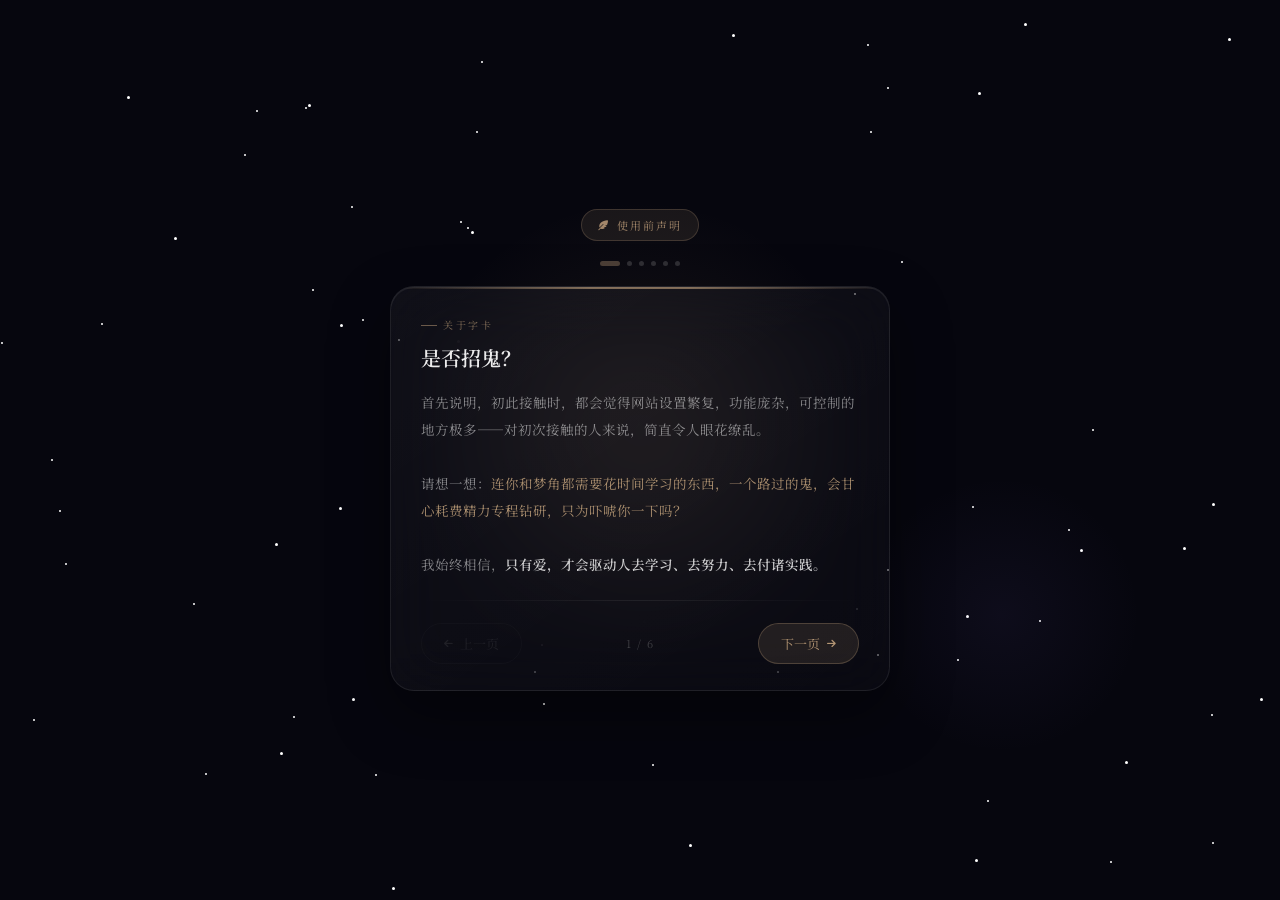
==== source.html @ 2ac879bb "feat: 位置查询冷却+头像跟随, 后台推送兼容, 真心话硬币动画+透明度, 经期小纸条编辑, 备份文件管理器" ====
<!DOCTYPE html>
<html lang="zh-CN" data-theme="light" data-color-theme="black-white">
<head>
    <meta charset="UTF-8">
    <meta name="viewport" content="width=device-width, initial-scale=1.0, maximum-scale=1.0, user-scalable=no">
    <meta name="mobile-web-app-capable" content="yes">
    <meta name="apple-mobile-web-app-capable" content="yes">
    <meta name="apple-mobile-web-app-status-bar-style" content="black-translucent">
    <meta name="theme-color" content="#000000">
    <link rel="manifest" href="manifest.json">

    <title>传讯</title>
    <link rel="preconnect" href="https://fonts.googleapis.com">
    <link rel="preconnect" href="https://fonts.gstatic.com" crossorigin>
    <link href="https://fonts.googleapis.com/css2?family=Noto+Serif+SC:wght@400;500;600&display=swap" rel="stylesheet">
    <link rel="stylesheet" href="https://cdnjs.cloudflare.com/ajax/libs/font-awesome/6.4.0/css/all.min.css">
    <link rel="stylesheet" href="https://cdn.jsdelivr.net/npm/@tabler/icons-webfont@3.19.0/dist/tabler-icons.min.css">
    <link rel="icon" type="image/png" sizes="192x192" href="https://file.youtochat.com/images/20260216/1771224856844_qdqqd.jpeg">
    <link rel="apple-touch-icon" href="https://file.youtochat.com/images/20260216/1771224856844_qdqqd.jpeg">
    <meta name="apple-mobile-web-app-title" content="ʚ𝑳𝑶𝑽𝑬ɞ">

    <script src="https://cdnjs.cloudflare.com/ajax/libs/localforage/1.10.0/localforage.min.js"></script>
    <script src="https://cdnjs.cloudflare.com/ajax/libs/jszip/3.10.1/jszip.min.js"></script>

    <link rel="stylesheet" href="css/styles.css">
    <link rel="stylesheet" href="css/companion.css">
    <link rel="stylesheet" href="css/cinema.css">

    <style id="css-live-preview-style"></style>
    <style>
        /* 隐藏 number input 的上下小箭头（Webkit / Chrome / Edge / Safari）*/
        #tts-speed-value::-webkit-outer-spin-button,
        #tts-speed-value::-webkit-inner-spin-button {
            -webkit-appearance: none;
            margin: 0;
        }
    </style>
<style id="cs-transition-styles">
#cs-transition-overlay{position:fixed;inset:0;z-index:1600;display:none;align-items:center;justify-content:center;background:radial-gradient(circle at 50% 36%,rgba(255,255,255,.95),rgba(255,250,246,.82) 30%,rgba(245,238,232,.96) 72%),#f4eee8;opacity:0;transition:opacity 0.5s ease;pointer-events:none;}
#cs-transition-overlay.cs-trans-show{display:flex;pointer-events:all;}
#cs-transition-overlay.cs-trans-visible{opacity:1;}
#cs-transition-overlay .cs-trans-inner{width:min(480px,88vw);aspect-ratio:16/9;display:flex;align-items:center;justify-content:center;}
#cs-transition-overlay svg{width:82%;height:auto;overflow:visible;}
#cs-transition-overlay .cs-lp{transform-origin:220px 240px;animation:csLeftMove 6s cubic-bezier(.2,.75,.2,1) infinite;}
#cs-transition-overlay .cs-rp{transform-origin:580px 240px;animation:csRightMove 6s cubic-bezier(.2,.75,.2,1) infinite;}
#cs-transition-overlay .cs-lf,#cs-transition-overlay .cs-rf{transform-box:fill-box;transform-origin:center;animation:csSquash 6s ease-in-out infinite;}
#cs-transition-overlay .cs-heart{transform-box:fill-box;transform-origin:center;opacity:0;animation:csHeartPop 6s cubic-bezier(.2,.9,.25,1.25) infinite;}
#cs-transition-overlay .cs-spark{transform-box:fill-box;transform-origin:center;opacity:0;animation:csSparkle 6s ease-out infinite;}
#cs-transition-overlay .cs-spark.s2{animation-delay:.06s;}
#cs-transition-overlay .cs-spark.s3{animation-delay:.12s;}
#cs-transition-overlay .cs-spark.s4{animation-delay:.18s;}
#cs-transition-overlay .cs-blush{opacity:0;animation:csBlush 6s ease-in-out infinite;}
#cs-transition-overlay .cs-eyes{animation:csBlink 6s linear infinite;transform-origin:center;}
#cs-transition-overlay .cs-halo{opacity:0;transform-box:fill-box;transform-origin:center;animation:csHalo 6s ease-out infinite;}
@keyframes csLeftMove{0%,12%{transform:translateX(-190px);}38%{transform:translateX(-26px);}45%{transform:translateX(-10px) scaleX(1.06) scaleY(.95);}51%{transform:translateX(-25px);}62%,82%{transform:translateX(-18px);}100%{transform:translateX(-190px);}}
@keyframes csRightMove{0%,12%{transform:translateX(190px);}38%{transform:translateX(26px);}45%{transform:translateX(10px) scaleX(1.06) scaleY(.95);}51%{transform:translateX(25px);}62%,82%{transform:translateX(18px);}100%{transform:translateX(190px);}}
@keyframes csSquash{0%,38%,100%{transform:scale(1);}45%{transform:scaleX(1.08) scaleY(.94);}52%{transform:scaleX(.98) scaleY(1.03);}62%,82%{transform:scale(1);}}
@keyframes csHeartPop{0%,39%{opacity:0;transform:scale(.1) translateY(18px) rotate(-7deg);}47%{opacity:1;transform:scale(1.28) translateY(-2px) rotate(3deg);}54%{transform:scale(.92) translateY(0) rotate(-1deg);}61%{transform:scale(1.08);}68%,82%{opacity:1;transform:scale(1);}100%{opacity:0;transform:scale(.65) translateY(-22px);}}
@keyframes csSparkle{0%,43%{opacity:0;transform:translate(0,8px) scale(.2) rotate(0deg);}53%{opacity:1;transform:translate(0,0) scale(1.2) rotate(18deg);}66%{opacity:.9;transform:translate(0,-6px) scale(.9) rotate(38deg);}78%,100%{opacity:0;transform:translate(0,-18px) scale(.35) rotate(70deg);}}
@keyframes csBlush{0%,40%,100%{opacity:0;}51%,82%{opacity:.75;}}
@keyframes csBlink{0%,27%,31%,72%,76%,100%{transform:scaleY(1);}29%,74%{transform:scaleY(.12);}}
@keyframes csHalo{0%,40%{opacity:0;transform:scale(.4);}50%{opacity:.5;transform:scale(1);}67%,100%{opacity:0;transform:scale(1.55);}}
.cs-trans-swatch{width:22px;height:22px;border-radius:50%;cursor:pointer;border:2px solid transparent;flex-shrink:0;transition:transform 0.12s,border-color 0.12s;}
.cs-trans-swatch.sel{border-color:var(--accent-color,#c5a47e);transform:scale(1.18);}
.cs-trans-custom-btn{width:22px;height:22px;border-radius:50%;border:1.5px dashed var(--border-color,#ddd);display:flex;align-items:center;justify-content:center;cursor:pointer;color:var(--text-secondary);position:relative;flex-shrink:0;background:none;}
.cs-trans-cur{width:22px;height:22px;border-radius:50%;border:1.5px solid var(--border-color,#eee);flex-shrink:0;transition:background 0.2s;}
@media(prefers-reduced-motion:reduce){#cs-transition-overlay *{animation-play-state:paused!important;}}
/* 深色模式下过渡动效换成深色背景，跟随系统 data-theme="dark"，不改动上面浅色模式那行原有代码 */
html[data-theme="dark"] #cs-transition-overlay{background:radial-gradient(circle at 50% 36%,rgba(45,45,45,.95),rgba(30,30,30,.9) 30%,rgba(18,18,18,.98) 72%),#121212;}
</style>
</head>
<body>
<div id="splash-declaration">
    <div class="splash-bg-stars" id="splash-stars"></div>
    <div class="splash-glow-1"></div>
    <div class="splash-glow-2"></div>

    <div class="splash-inner">
        <div class="splash-badge">
            <i class="fas fa-feather-alt"></i>
            使用前声明
        </div>

        <div class="splash-dots" id="splash-dots"></div>

        <div class="splash-card">
            <div class="splash-card-top-line"></div>
            <div class="splash-card-body">
                <div class="splash-slides" id="splash-slides">

                    <div class="splash-slide active" data-index="0">
                        <div class="splash-slide-tag">关于字卡</div>
                        <div class="splash-slide-title">是否招鬼？</div>
                        <div class="splash-slide-body">
                            首先说明，初此接触时，都会觉得网站设置繁复，功能庞杂，可控制的地方极多——对初次接触的人来说，简直令人眼花缭乱。<br><br>
                            请想一想：<em>连你和梦角都需要花时间学习的东西，一个路过的鬼，会甘心耗费精力专程钻研，只为吓唬你一下吗？</em><br><br>
                            我始终相信，<strong>只有爱，才会驱动人去学习、去努力、去付诸实践。</strong>
                        </div>
                    </div>

                    <div class="splash-slide" data-index="1">
                        <div class="splash-slide-tag">关于谣言</div>
                        <div class="splash-slide-title">请有自知之明</div>
                        <div class="splash-slide-body">
                            我不混社区，但有些话我是知道的。有些谣我懒得一一辟除，借本网站博取流量与点赞的行为，我也当没看见。<br><br>
                            只是——<em>沉默不代表无所谓。</em>这些声音已经开始影响到我本人的生活。<br><br> 将链接不稳/回复看不懂等问题怪罪到网站上的做法不可取。<br><br>
                            <div class="splash-highlight-box">郑重声明：造谣是违法行为，污蔑与恶意中伤同样须承担法律责任。请每一位使用者，对自己的言行负责。</div>
                        </div>
                    </div>

                    <div class="splash-slide" data-index="2">
                        <div class="splash-slide-tag">关于盈利</div>
                        <div class="splash-slide-title">纯粹为爱发电</div>
                        <div class="splash-slide-body">
                            <strong>本网站不盈利。</strong>从未向任何人收取一分钱，也绝无日后"圈钱"的计划。<br><br>
                            这里承载的是真实的情感与创作热情，而非商业利益。<br><br>
                            伴随网站逐渐破圈，<em>造谣、污蔑、盈利质疑、冷嘲热讽</em>——这些或许都是无法完全回避的代价。<br><br>
                            我本无意计较，但请来访者保有基本的善意，不要让热爱变成消耗。
                        </div>
                    </div>

                    <div class="splash-slide" data-index="3">
                        <div class="splash-slide-tag">再次强调</div>
                        <div class="splash-slide-title">你对链接梦角的看法？</div>
                        <div class="splash-slide-body">
                            没有任何人强迫你使用本网站。<br><br>
                            <strong>如果你不信：</strong>字卡回复基于概率算法，属于科学范畴，与封建迷信无关。理性使用即可。<br><br>
                            <strong>如果你信：</strong>那么请同样相信——<em>你是绝对安全的。</em>这里没有任何东西能够伤害你。<br><br>
                            无论你持何种态度，我都欢迎你，也尊重你的选择。
                        </div>
                    </div>

                    <div class="splash-slide" data-index="4">
                        <div class="splash-slide-tag">关于视频通话</div>
                        <div class="splash-slide-title">纯粹的装饰</div>
                        <div class="splash-slide-body">
                            <strong>通话功能仅作为界面装饰存在，不具备任何实际通话或数据采集能力。</strong><br><br>
                            本网站不包含任何摄像头调用逻辑，亦不存在隐私窥探行为。摄像头调用需要专项技术与额外费用，本项目从未采用，也没有这方面的意图。<br><br>
                            近期流传的隐私传言，出发点或许是好意，但已造成不必要的焦虑。<em>在此郑重澄清：网站根本不具备视频传输功能。</em><br><br>
                            <div class="splash-highlight-box">关闭浏览器摄像头权限是完全正确的做法——我支持每一位用户保护自己的隐私权益。若误解持续扩散，将考虑移除该装饰功能。</div>
                        </div>
                    </div>

                    <div class="splash-slide" data-index="5">
                        <div class="splash-slide-tag">入场承诺</div>
                        <div class="splash-slide-title">请留下你的承诺</div>
                        <div class="splash-pledge-desc">在下方输入框中，<em style="color:rgba(var(--accent-color-rgb,197,164,126),0.8);font-style:normal;">逐字抄写</em>以下承诺，即可进入网站。</div>
                        <div class="splash-pledge-required" id="splash-pledge-text">我绝不盈利、造谣、污蔑或嘲讽，并对自己的使用行为负完全责任</div>
                        <input class="splash-pledge-input" id="splash-pledge-input" type="text" placeholder="请在此逐字输入上方承诺…" autocomplete="off" autocorrect="off" autocapitalize="off" spellcheck="false" />
                        <div class="splash-pledge-hint" id="splash-pledge-hint">请完整输入上方承诺后方可进入</div>
                    </div>

                </div>

                <div class="splash-divider"></div>
                <div class="splash-footer" style="padding:0;">
                    <button class="splash-btn splash-btn-ghost" id="splash-prev-btn" disabled>
                        <i class="fas fa-arrow-left"></i> 上一页
                    </button>
                    <span class="splash-page-num" id="splash-page-num">1 / 6</span>
                    <button class="splash-btn splash-btn-next" id="splash-next-btn">
                        下一页 <i class="fas fa-arrow-right"></i>
                    </button>
                    <button class="splash-btn splash-btn-enter" id="splash-enter-btn" style="display:none;">
                        进入 <i class="fas fa-heart"></i>
                    </button>
                </div>
            </div>
        </div>
    </div>
</div>

<div id="tour-overlay" class="tour-overlay">
    <div id="tour-highlight-box" class="tour-highlight-box"></div>
    <div id="tour-popover" class="tour-popover">
        <div class="tour-popover-header">
            <span id="tour-title" class="tour-title"></span>
            <span id="tour-step-counter" class="tour-step-counter"></span>
        </div>
        <div id="tour-content" class="tour-popover-content"></div>
        <div class="tour-popover-footer">
            <button id="tour-skip-btn" class="tour-btn tour-btn-skip">跳过</button>
            <div class="tour-navigation">
                <button id="tour-prev-btn" class="tour-btn"><i class="fas fa-arrow-left"></i> 上一步</button>
                <button id="tour-next-btn" class="tour-btn tour-btn-primary">下一步 <i class="fas fa-arrow-right"></i></button>
            </div>
        </div>
    </div>
</div>

    <div class="welcome-animation" id="welcome-animation">
        <div class="welcome-bg-gradient"></div>
        <div class="stars-container" id="stars-container"></div>
        <div class="welcome-particles" id="welcome-particles"></div>
        <div id="welcome-meteors" style="position:absolute;inset:0;pointer-events:none;overflow:hidden;"></div>
        <div class="welcome-content-wrapper">
            <div class="logo-tech-container">
                <div class="logo-circle-outer"></div>
                <div class="logo-circle-inner"></div>
                <div class="logo-icon-main">
                    <i class="fas fa-satellite-dish"></i>
                </div>
                <div class="orbit-dot"></div>
                <div class="orbit-dot-2"></div>
                <div class="orbit-dot-3"></div>
            </div>

            <div class="text-tech-container">
                <div class="welcome-title-glitch" id="welcome-title-glitch" data-text="传讯">
                    加载失败
                </div>
                <div class="welcome-subtitle-scramble" id="welcome-subtitle-scramble">
                    请重试／更换平台/更换网络
                </div>
            </div>

            <div class="loader-tech">
                <div class="loader-tech-bar" id="loader-tech-bar"></div>
            </div>
            <div id="loader-status-text" style="font-size:10px;opacity:0.5;letter-spacing:1px;color:var(--welcome-text-sub);margin-top:4px;font-family:monospace;"></div>
        </div>
    </div>
    <button id="immersive-exit-btn" onclick="toggleImmersiveMode(false)" title="退出沉浸模式">
<i class="fas fa-expand"></i>
</button>
    <div class="header">
        <div class="header-motto"></div>
        <div class="header-inner">
         <div class="user-info">
                <div id="partner-name" class="username">
                    梦角
                </div>
                <div id="partner-avatar-container" class="avatar-container">
                    <div class="avatar" id="partner-avatar">
                        <i class="fas fa-user"></i>
                    </div>
                </div>
                <div class="status" id="partner-status">
                    <span>在线</span>
                </div>
            </div>
            <div class="header-actions">
                <button id="session-manager-btn" class="action-btn" title="会话管理"><i class="fas fa-comments"></i></button>
                <button id="group-chat-btn" class="action-btn" title="群聊设置"><i class="fas fa-users"></i></button>
                <button id="envelope-header-btn" class="action-btn" title="信箱" style="position:relative;">
                    <i class="fas fa-envelope-open-text"></i>
                    <span id="env-entry-badge" style="display:none;position:absolute;top:3px;right:3px;width:7px;height:7px;background:var(--accent-color);border-radius:50%;border:1.5px solid var(--primary-bg);pointer-events:none;"></span>
                </button>
                <button id="companion-btn" class="action-btn" title="陪伴"><i class="fas fa-hand-holding-heart"></i></button>
                <button id="daily-greeting-btn" class="action-btn" title="今日公告" onclick="reopenDailyGreeting()"><i class="fas fa-newspaper" style="font-size:16px;"></i></button>
                <button id="moments-header-btn" class="action-btn" title="情侣空间" onclick="openMomentsWithTransition()" style="position:relative;">
                    <i class="ti ti-home-heart" style="font-size:19px;"></i>
                    <span id="moments-header-badge" style="display:none;position:absolute;top:3px;right:3px;width:7px;height:7px;background:var(--accent-color);border-radius:50%;border:1.5px solid var(--primary-bg);pointer-events:none;"></span>
                </button>
                <button id="settings-btn" class="action-btn" title="设置"><i class="fas fa-cog" style="font-size:16px;"></i></button>
            </div>
             <div class="user-info">
                <div class="username" id="my-name">
                    我
                </div>
               
                <div id="my-avatar-container" class="avatar-container">
                    <div class="avatar" id="my-avatar">
                        <i class="fas fa-user"></i>
                    </div>
                </div>
               
                <div class="status" id="my-status-container">
                    <span id="my-status-text">在线</span>
                </div>
            </div>
        </div>
    </div>

    <div class="main-chat-area">

        <div class="history-loader" id="history-loader">
            <div class="history-spinner"></div>
        </div>

        <div class="chat-container" id="chat-container">
    </div>
    <div class="future-loader" id="future-loader" style="display:none;">
        <div class="history-spinner"></div>
    </div>
    <button id="back-to-latest-btn" onclick="window._backToLatestMessages&&window._backToLatestMessages()">
        <i class="fas fa-arrow-down"></i><span id="back-to-latest-label"></span>
    </button>
    <div class="empty-state" id="empty-state" style="display:none;position:absolute;left:50%;top:50%;transform:translate(-50%,-50%);flex-direction:column;align-items:center;justify-content:center;text-align:center;padding:20px;width:100%;pointer-events:none;z-index:1;">
            <div style="position:relative;margin-bottom:20px;">
                <i class="fas fa-heart" style="font-size:52px;opacity:0.55;color:var(--accent-color);"></i>
                <i class="fas fa-comment-dots" style="position:absolute;bottom:-6px;right:-10px;font-size:26px;opacity:0.65;color:var(--accent-color);"></i>
            </div>
            <p style="font-size:15px;font-weight:600;color:var(--accent-color);opacity:0.9;letter-spacing:1px;">✦ 我们的故事，始于此刻 ✦</p>
            <p style="font-size:12px;margin-top:8px;opacity:0.65;letter-spacing:0.5px;color:var(--text-secondary);">说点什么，让对话开始吧</p>
    </div>
    <div id="typing-indicator-wrapper">
        <div class="typing-indicator" id="typing-indicator">
            <div class="typing-indicator-avatar" id="typing-indicator-avatar">
                <i class="fas fa-user"></i>
            </div>
            <span class="typing-indicator-label" id="typing-indicator-label"></span>
            <div class="typing-dots">
                <div class="typing-dot"></div>
                <div class="typing-dot"></div>
                <div class="typing-dot"></div>
            </div>
        </div>
    </div>

    <div id="ti-settings-modal">
        <div id="ti-settings-panel">
            <div class="ti-settings-header">
                <div class="ti-settings-icon">💬</div>
                <div>
                    <div class="ti-settings-title">正在输入</div>
                </div>
                <button class="ti-settings-close" id="ti-settings-close-btn">×</button>
            </div>
            <div class="ti-settings-body">
                <div class="ti-settings-row">
                    <div class="ti-settings-row-label">
                        <div class="ti-settings-row-icon">❤︎</div>
                        <div>
                            <div class="ti-settings-row-text">显示头像</div>
                            <div class="ti-settings-row-sub">在指示器左侧显示对方头像</div>
                        </div>
                    </div>
                    <div class="setting-pill-row" id="ti-avatar-toggle" style="pointer-events:auto;cursor:pointer;background:var(--primary-bg);border-radius:14px;padding:10px 14px;border:1px solid var(--border-color);">
                        <div class="setting-pill-switch" id="ti-avatar-pill"><div class="setting-pill-knob"></div></div>
                    </div>
                </div>

                <div class="ti-text-edit-row">
                    <div class="ti-text-edit-label">
                        <i class="fas fa-pen" style="font-size:11px;color:var(--accent-color);"></i>
                        <span>自定义文案</span>
                        <button class="ti-text-reset-btn" id="ti-text-reset-btn">恢复默认</button>
                    </div>
                    <div class="ti-text-input-wrap">
                        <input class="ti-text-input" id="ti-text-input" type="text" maxlength="20" placeholder="例：正在输入…">
                        <button class="ti-text-save-btn" id="ti-text-save-btn">保存</button>
                    </div>
                </div>

                <div>
                    <div class="ti-text-edit-label" style="margin-bottom:8px;">
                        <i class="fas fa-eye" style="font-size:11px;color:var(--accent-color);"></i>
                        <span>预览效果</span>
                    </div>
                    <div class="ti-preview-box">
                        <div id="ti-preview-avatar" style="width:30px;height:30px;border-radius:50%;background:rgba(var(--accent-color-rgb),0.15);border:2px solid rgba(var(--accent-color-rgb),0.25);display:flex;align-items:center;justify-content:center;flex-shrink:0;overflow:hidden;">
                            <i class="fas fa-user" style="font-size:12px;color:var(--accent-color);"></i>
                        </div>
                        <span id="ti-preview-text" style="font-size:11.5px;font-weight:600;color:var(--accent-color);opacity:0.88;letter-spacing:0.4px;"></span>
                        <div class="ti-preview-dots">
                            <div class="ti-preview-dot"></div>
                            <div class="ti-preview-dot"></div>
                            <div class="ti-preview-dot"></div>
                        </div>
                    </div>
                </div>
            </div>
        </div>
    </div>
    <div class="input-area-wrapper">
        <div class="batch-preview" id="batch-preview"></div>
        <div id="reply-preview-container"></div>
        <div id="collapsed-extras-panel" style="display:none;">
            <div class="collapsed-extras-inner" style="padding:12px; background:var(--secondary-bg); border-top:1px solid var(--border-color);">
                <div style="display:grid; grid-template-columns: repeat(2, 1fr); gap:12px;">
                    <button class="collapsed-extra-btn" id="attachment-btn-extra" title="发送图片" onclick="document.getElementById('image-input').click()">
                        <i class="fas fa-image"></i>
                    </button>
                    <button class="collapsed-extra-btn" id="combo-btn-extra" title="表情拍一拍">
                        <i class="fas fa-laugh-beam"></i>
                    </button>
                    <button class="collapsed-extra-btn" id="batch-btn-extra" title="批量发送">
                        <i class="fas fa-layer-group"></i>
                    </button>
                    <button class="collapsed-extra-btn" title="字卡回复" onclick="(function(){document.getElementById('collapsed-extras-panel').style.display='none';document.getElementById('collapse-expand-btn').classList.remove('open');showModal(document.getElementById('custom-replies-modal'));})();">
                        <i class="fas fa-comment-dots"></i>
                    </button>
                    <button class="collapsed-extra-btn" title="塔罗占卜" onclick="(function(){document.getElementById('collapsed-extras-panel').style.display='none';document.getElementById('collapse-expand-btn').classList.remove('open');generateFortune();})();">
                        <i class="fas fa-star-and-crescent"></i>
                    </button>
                    <button class="collapsed-extra-btn" id="collapsed-call-btn" title="视频通话" onclick="(function(){document.getElementById('collapsed-extras-panel').style.display='none';document.getElementById('collapse-expand-btn').classList.remove('open');if(window.callFeature&&typeof window.callFeature.startCall==='function')window.callFeature.startCall(false);})();">
                        <i class="fas fa-video"></i>
                    </button>
                    <button class="collapsed-extra-btn" title="退出收纳" onclick="window.exitCollapseMode && window.exitCollapseMode()" style="color:#ff5050; background:rgba(255,80,80,0.1);">
                        <i class="fas fa-times"></i>
                    </button>
                </div>
            </div>
        </div>
        <div class="input-area">
    <button id="collapse-expand-btn" title="展开更多" style="display:none;width:36px;height:36px;border:none;border-radius:50%;cursor:pointer;background:rgba(var(--accent-color-rgb),0.12);color:var(--accent-color);font-size:14px;transition:all 0.25s;flex-shrink:0;align-items:center;justify-content:center;" onclick="window.toggleCollapsedExtras && window.toggleCollapsedExtras()"><i class="fas fa-chevron-up"></i></button>
    <!-- 视频通话按钮（替代原麦克风位置）-->
    <button class="videocall-btn input-btn" id="videocall-btn" title="视频通话"><i class="fas fa-video"></i></button>
    <button class="attachment-btn input-btn collapse-hideable" id="attachment-btn" title="发送图片"><i class="fas fa-image"></i></button>
    
    <button class="combo-btn input-btn collapse-hideable" id="combo-btn" title="表情 & 拍一拍">
        <i class="fas fa-laugh-beam"></i>
    </button>

    <textarea class="message-input" id="message-input" placeholder="" rows="1"></textarea>
    
    <div class="input-buttons">
    <button class="continue-btn input-btn" id="continue-btn" title="让对方继续说"><i class="fas fa-ellipsis-h"></i></button>
        <button class="batch-btn input-btn collapse-hideable" id="batch-btn" title="批量发送模式"><i class="fas fa-layer-group"></i></button>
        <button class="quick-reply-btn input-btn" id="quick-reply-btn" title="主动发送（梦角随机抽取一张字卡发来）"><i class="fas fa-ellipsis"></i></button>
        <button class="send-btn input-btn" id="send-btn" title="发送消息"><i class="fas fa-paper-plane"></i></button>
        <button class="more-btn input-btn collapse-hideable" id="more-btn" title="更多功能"><i class="fas fa-plus"></i></button>
        
        <div class="more-panel" id="more-panel" style="display:none;">
            <div class="more-panel-header">
                <span>更多功能</span>
                <button class="more-panel-close" id="more-panel-close" title="关闭"><i class="fas fa-times"></i></button>
            </div>
            <div class="more-panel-grid">
                <button class="more-panel-item" id="more-image-btn" title="发送图片"><i class="fas fa-image"></i><span>图片</span></button>
                <button class="more-panel-item" id="more-dice-btn" title="掷骰子"><i class="fas fa-dice-d6"></i><span>掷骰子</span></button>
                <button class="more-panel-item" id="more-location-btn" title="位置查询"><i class="fas fa-search-location"></i><span>位置查询</span></button>
            </div>
        </div>
        
        <div class="sticker-picker-popover" id="user-sticker-picker">
            <div class="combo-tabs-header">
                <button class="combo-tab-btn active" data-tab="my-sticker"><i class="fas fa-user" style="font-size:10px;"></i> 我</button>
                <button class="combo-tab-btn" data-tab="partner-sticker"><i class="fas fa-heart" style="font-size:10px;"></i> 对方</button>
                <button class="combo-tab-btn" data-tab="poke">拍一拍</button>
                <div style="margin-left:auto;display:flex;align-items:center;gap:4px;">
                    <button id="sticker-add-btn" onclick="document.getElementById('my-sticker-quick-upload').click()" title="添加我的表情" style="background:var(--accent-color);border:none;cursor:pointer;padding:4px 10px;color:#fff;font-size:12px;font-weight:700;display:flex;align-items:center;gap:4px;border-radius:8px;transition:all 0.2s;box-shadow:0 2px 8px rgba(var(--accent-color-rgb),0.35);" onmouseover="this.style.opacity='0.85';this.style.transform='scale(1.05)'" onmouseout="this.style.opacity='1';this.style.transform='scale(1)'"><i class="fas fa-plus"></i> 添加</button>
                    <button onclick="window.openMyStickerSettings()" title="管理表情库" style="background:none;border:none;cursor:pointer;padding:4px 8px;color:var(--text-secondary);font-size:12px;display:flex;align-items:center;gap:3px;border-radius:6px;transition:all 0.2s;" onmouseover="this.style.background='rgba(var(--accent-color-rgb),0.12)';this.style.color='var(--accent-color)'" onmouseout="this.style.background='none';this.style.color='var(--text-secondary)'"><i class="fas fa-cog"></i></button>
                </div>
            </div>
            <div class="combo-content-area" id="combo-content-area">
            </div>
        </div>
    </div>
    <input type="file" id="image-input" class="file-input" accept="image/*">
    <input type="file" id="my-sticker-quick-upload" class="file-input" accept="image/*" multiple>
</div>
    </div>


    <div class="modal" id="edit-modal" style="z-index:3000;">
        <div class="modal-content">
            <div class="modal-title">
                <i class="fas fa-user-edit"></i><span id="edit-modal-title">修改昵称</span>
            </div>
            <input type="text" class="modal-input" id="name-input" placeholder="输入新昵称"><div class="modal-buttons">
                <button class="modal-btn modal-btn-secondary" id="cancel-edit">取消</button><button class="modal-btn modal-btn-primary" id="save-name" disabled>保存</button>
            </div>
        </div>
    </div>

    <div class="modal" id="avatar-modal">
        <div class="modal-content">
            <div class="modal-title">
                <i class="fas fa-portrait"></i><span id="avatar-modal-title">上传头像</span>
            </div>
            <input type="file" class="modal-input" id="avatar-input" accept="image/*"><div class="modal-buttons">
                <button class="modal-btn modal-btn-secondary" id="cancel-avatar">取消</button><button class="modal-btn modal-btn-primary" id="save-avatar">保存</button>
            </div>
        </div>
    </div>

    <div class="modal" id="note-modal">
        <div class="modal-content">
            <div class="modal-title">
                <i class="fas fa-sticky-note"></i><span>编辑注释</span>
            </div>
            <textarea class="modal-textarea" id="note-input" placeholder="为这条消息添加注释..."></textarea><div class="modal-buttons">
                <button class="modal-btn modal-btn-secondary" id="cancel-note">取消</button><button class="modal-btn modal-btn-primary" id="save-note">保存</button>
            </div>
        </div>
    </div>

    <div class="modal" id="poke-modal">
        <div class="modal-content">
            <div class="modal-title">
                <i class="fas fa-hand-sparkles"></i><span>拍一拍</span>
            </div>
            <input type="text" class="modal-input" id="poke-input" placeholder="例如：拍了拍（只填动作部分）"><div class="modal-buttons">
                <div style="width:100%;display:flex;align-items:center;gap:8px;margin:6px 0 0;">
                    <input type="checkbox" id="poke-save-to-library" style="width:16px;height:16px;cursor:pointer;accent-color:var(--accent-color);">
                    <label for="poke-save-to-library" style="font-size:12px;color:var(--text-secondary);cursor:pointer;">保存到拍一拍库</label>
                </div>
                <button class="modal-btn modal-btn-secondary" id="cancel-poke">取消</button><button class="modal-btn modal-btn-primary" id="send-poke">发送</button>
            </div>
        </div>
    </div>
<!-- ═══ 动态：主列表弹窗 ═══ -->
<!-- ═══════════════════════════════════════
     情侣空间：全屏页面
═══════════════════════════════════════ -->
<div id="cs-transition-overlay">
  <div class="cs-trans-inner">
    <svg viewBox="0 0 800 480" role="img" aria-label="两个圆相遇并出现爱心">
      <defs>
        <linearGradient id="csGLeft" x1="0" y1="0" x2="1" y2="1"><stop id="csStopL1" offset="0" stop-color="#ffd9d2"/><stop id="csStopL2" offset="1" stop-color="#ff9f9d"/></linearGradient>
        <linearGradient id="csGRight" x1="0" y1="0" x2="1" y2="1"><stop id="csStopR1" offset="0" stop-color="#d9e8ff"/><stop id="csStopR2" offset="1" stop-color="#a8c4ff"/></linearGradient>
        <linearGradient id="csGHeart" x1="0" y1="0" x2="0" y2="1"><stop offset="0" stop-color="#ff7e91"/><stop offset="1" stop-color="#ff4f72"/></linearGradient>
        <filter id="csShadow" x="-50%" y="-50%" width="200%" height="200%"><feDropShadow dx="0" dy="13" stdDeviation="13" flood-color="#8f6a62" flood-opacity=".18"/></filter>
      </defs>
      <ellipse cx="400" cy="364" rx="205" ry="28" fill="#c6aba2" opacity=".12"/>
      <circle class="cs-halo" cx="400" cy="222" r="92" fill="none" stroke="#ff9aad" stroke-width="8" opacity="0"/>
      <g class="cs-lp" filter="url(#csShadow)">
        <g class="cs-lf">
          <circle cx="300" cy="240" r="90" fill="url(#csGLeft)"/>
          <circle cx="271" cy="230" r="8" fill="#624e4e" class="cs-eyes"/><circle cx="329" cy="230" r="8" fill="#624e4e" class="cs-eyes"/>
          <path d="M285 265 Q300 278 315 265" fill="none" stroke="#624e4e" stroke-width="7" stroke-linecap="round"/>
          <ellipse class="cs-blush" cx="253" cy="257" rx="18" ry="10" fill="#ff6f88" opacity="0"/><ellipse class="cs-blush" cx="347" cy="257" rx="18" ry="10" fill="#ff6f88" opacity="0"/>
          <circle cx="267" cy="209" r="12" fill="#fff" opacity=".23"/>
        </g>
      </g>
      <g class="cs-rp" filter="url(#csShadow)">
        <g class="cs-rf">
          <circle cx="500" cy="240" r="90" fill="url(#csGRight)"/>
          <circle cx="471" cy="230" r="8" fill="#4e5870" class="cs-eyes"/><circle cx="529" cy="230" r="8" fill="#4e5870" class="cs-eyes"/>
          <path d="M485 265 Q500 278 515 265" fill="none" stroke="#4e5870" stroke-width="7" stroke-linecap="round"/>
          <ellipse class="cs-blush" cx="453" cy="257" rx="18" ry="10" fill="#ff7f9a" opacity="0"/><ellipse class="cs-blush" cx="547" cy="257" rx="18" ry="10" fill="#ff7f9a" opacity="0"/>
          <circle cx="467" cy="209" r="12" fill="#fff" opacity=".28"/>
        </g>
      </g>
      <g class="cs-heart" filter="url(#csShadow)">
        <path d="M400 306 C370 283 344 258 344 224 C344 194 366 175 391 175 C408 175 421 184 430 198 C439 184 452 175 469 175 C494 175 516 194 516 224 C516 258 490 283 460 306 L430 332 Z" fill="url(#csGHeart)" transform="translate(-30,-4) scale(.7)"/>
        <circle cx="385" cy="196" r="9" fill="#fff" opacity=".3"/>
      </g>
      <g fill="#ff8da1">
        <path class="cs-spark s1" d="M400 115 l7 15 16 7-16 7-7 16-7-16-16-7 16-7z"/>
        <path class="cs-spark s2" d="M310 150 l5 11 11 5-11 5-5 11-5-11-11-5 11-5z"/>
        <path class="cs-spark s3" d="M490 150 l5 11 11 5-11 5-5 11-5-11-11-5 11-5z"/>
        <path class="cs-spark s4" d="M400 360 l5 11 11 5-11 5-5 11-5-11-11-5 11-5z"/>
      </g>
    </svg>
  </div>
</div>
<div id="couple-space-page">

    <!-- 顶部操作栏 -->
    <div class="cs-topbar" id="cs-topbar" style="position:relative;">
        <button class="cs-icon-btn" onclick="closeCoupleSpace()"><i class="fas fa-chevron-left"></i></button>
        <span class="cs-topbar-feed-title" id="cs-topbar-feed-title"></span>
        <button class="cs-icon-btn" style="margin-left:auto;" onclick="window.openCsSettings&&window.openCsSettings()"><i class="fas fa-cog"></i></button>
    </div>

    <!-- 头像 + tab pills 可移动容器（feed tab 时搬入滚动区，其他 tab 时固定在此） -->
    <div id="cs-outer-header">
        <div class="cs-couple-section">
            <div class="cs-couple-row">
                <div class="cs-big-av" id="cs-bav-partner"><i class="fas fa-user" style="font-size:36px;color:var(--text-secondary,#aaa);"></i></div>
                <div class="cs-hb-wrap">
                    <svg viewBox="0 0 140 44" xmlns="http://www.w3.org/2000/svg" class="cs-hb-svg">
                        <polyline points="0,22 18,22 26,8 34,36 42,12 50,30 58,22 80,22 88,8 96,36 104,14 112,28 120,22 140,22"
                            fill="none" stroke="currentColor" stroke-width="1.8"
                            stroke-linecap="round" stroke-linejoin="round"/>
                    </svg>
                </div>
                <div class="cs-big-av" id="cs-bav-me"><i class="fas fa-user" style="font-size:36px;color:var(--text-secondary,#aaa);"></i></div>
            </div>
            <div class="cs-days-text">相识 <span class="cs-days-num" id="cs-days-num">---</span> 天</div>
        </div>
        <div class="cs-pills-wrap">
            <div class="cs-pills">
                <button class="cs-pill cs-pill-on" id="csp-feed"    onclick="csSwitchTab('feed')"   title="动态"><span class="cs-pill-icon"></span></button>
                <button class="cs-pill"             id="csp-mood"    onclick="csSwitchTab('mood')"   title="心情手账"><span class="cs-pill-icon"></span></button>
                <button class="cs-pill"             id="csp-ann"     onclick="csSwitchTab('ann')"    title="纪念日"><span class="cs-pill-icon"></span></button>
                <button class="cs-pill"             id="csp-cinema"  onclick="csSwitchTab('cinema')" title="电影院"><span class="cs-pill-icon"></span></button>
            </div>
        </div>
    </div>

    <!-- 内容区 -->
    <div class="cs-content">

        <div class="cs-panel cs-panel-active" id="cs-panel-feed">
            <!-- 动态 section header -->
            <div class="cs-feed-hd">
                <span class="cs-feed-hd-title">动态</span>
                <button class="cs-icon-btn cs-bell-btn" id="cs-bell-btn" onclick="window._mOpenBell()">
                    <i class="fas fa-bell"></i>
                    <span class="cs-bell-dot" id="cs-bell-dot" style="display:none;"></span>
                </button>
            </div>
            <!-- 发帖输入行 -->
            <div class="cs-compose-row" onclick="openCsCompose()">
                <i class="fas fa-pencil-alt cs-compose-icon"></i>
                <span class="cs-compose-ph">今天想记录什么？</span>
                <div class="cs-compose-plus">+</div>
            </div>
            <!-- 帖子列表 -->
            <div id="cs-feed-list"></div>
            <div style="height:20px;"></div>
        </div>

        <div class="cs-panel" id="cs-panel-mood">
            <!-- 标题栏 -->
            <div class="cs-mood-hd">
                <span class="cs-mood-hd-title">心情手账</span>
                <button class="cs-icon-btn" id="cs-mood-trash-btn" title="回收站">
                    <i class="fas fa-recycle"></i>
                </button>
            </div>
            <!-- 日历卡片 -->
            <div class="cs-mood-card" id="cs-mood-cal-card">
                <div id="mood-calendar-view" class="mood-view-section">
                    <div class="calendar-header">
                        <button class="calendar-nav-btn" id="prev-month"><i class="fas fa-chevron-left"></i></button>
                        <div class="current-month-label" id="calendar-month-label">--</div>
                        <button class="calendar-nav-btn" id="next-month"><i class="fas fa-chevron-right"></i></button>
                    </div>
                    <div class="calendar-weekdays">
                        <div>日</div><div>一</div><div>二</div><div>三</div><div>四</div><div>五</div><div>六</div>
                    </div>
                    <div class="calendar-grid" id="calendar-grid"></div>
                </div>
            </div>
            <!-- 统计卡片 -->
            <div class="cs-mood-card" style="margin-top:10px;">
                <div id="mood-stats-container"></div>
            </div>
            <div style="height:20px;"></div>
        </div>
        <div class="cs-panel" id="cs-panel-ann">
            <div class="cs-ann-hd">
                <span class="cs-ann-hd-title">重要日</span>
                <button class="cs-icon-btn" id="cs-ann-add-btn" title="添加纪念日">
                    <i class="fas fa-plus"></i>
                </button>
            </div>
            <div id="ann-list-container"></div>

            <!-- 纪念日详情页（在 panel 内绝对定位覆盖） -->
            <div class="ann-detail-page" id="ann-detail-page">
                <div class="ann-detail-topbar">
                    <button class="cs-icon-btn" onclick="window.closeAnnDetail()">
                        <i class="fas fa-chevron-left"></i>
                    </button>
                    <button class="ann-detail-edit-btn" onclick="window._annEditFromDetail()">编辑</button>
                </div>
                <div class="ann-detail-body" id="ann-detail-body"></div>
            </div>
        </div>
        <div class="cs-panel" id="cs-panel-cinema">
            <!-- 内容由 cinema.js 动态填充 -->
        </div>

        <!-- 档案页（全屏覆盖，陪伴日记风格）
             注意：故意放在 #cs-panel-cinema 外面（.cs-content 的直接子元素），
             因为 cinema.js 每次渲染都会用 panel.innerHTML 整体重写面板内容，
             如果这个档案页节点放在里面会被连带清空，导致按钮点了没反应 -->
        <div class="cinema-archive-page" id="cinema-archive-page">
            <div class="cinema-archive-tabs">
                <button class="cs-icon-btn cinema-archive-back-btn" onclick="window._cinemaCloseArchive()">
                    <i class="fas fa-chevron-left"></i>
                </button>
                <button class="cinema-archive-tab active" id="cinema-tab-history">影评</button>
                <button class="cinema-archive-tab" id="cinema-tab-watchlist">心愿单</button>
            </div>
            <div class="cinema-archive-content" id="cinema-archive-content">
                <div class="cinema-archive-empty">暂无记录</div>
            </div>
        </div>

    </div>

    <!-- 发帖悬浮按钮 FAB（动态 tab 专用） -->
    <button id="cs-feed-fab" onclick="openCsCompose()" title="发动态">
        <i class="fas fa-plus"></i>
    </button>

</div>

<!-- 遮罩 -->
<div id="cs-overlay" onclick="closeAllCsSheets()"></div>


<!-- 发帖 bottom sheet -->
<div id="cs-compose-sheet" class="cs-sheet">
    <div class="cs-sheet-handle-bar"></div>
    <div class="cs-sheet-header">
        <button onclick="closeCsCompose()">取消</button>
        <span>发动态</span>
        <button id="cs-submit-btn" onclick="submitCsPost()" class="cs-submit-btn">发布</button>
    </div>
    <textarea id="cs-compose-text" class="cs-compose-ta" placeholder="想说点什么…"></textarea>
    <div id="cs-compose-previews" class="cs-compose-previews"></div>
    <div class="cs-sheet-toolbar">
        <button id="cs-add-img-btn" onclick="document.getElementById('cs-image-input').click()"><i class="fas fa-image"></i> 图片</button>
        <button id="cs-add-video-btn" onclick="onCsVideoClick()"><i class="fas fa-video"></i> 视频</button>
        <span id="cs-image-count" style="font-size:12px;color:var(--text-secondary);margin-left:auto;"></span>
    </div>
    <input type="file" id="cs-image-input" multiple accept="image/*" style="display:none;" onchange="onCsImagesSelected(this)">
    <input type="file" id="cs-video-input" accept="video/*" style="display:none;" onchange="onCsVideoSelected(this)">
</div>

<!-- 纪念日 添加/编辑 bottom sheet -->
<div id="cs-ann-sheet" class="cs-sheet">
    <div class="cs-sheet-handle-bar"></div>
    <div class="cs-sheet-header">
        <button onclick="window.closeAnnSheet()">取消</button>
        <span id="cs-ann-sheet-title">添加纪念日</span>
        <button onclick="window.saveAnnFromSheet()" class="cs-submit-btn">保存</button>
    </div>
    <div class="cs-ann-sheet-body">
        <div class="cs-ann-form-row">
            <label class="cs-ann-form-label">纪念日名称</label>
            <input type="text" id="cs-ann-input-name" class="modal-input" placeholder="例如：恋爱纪念日、梦角生日" maxlength="16">
            <div class="cs-ann-char-hint" id="cs-ann-char-count">0 / 8</div>
        </div>
        <div class="cs-ann-form-row">
            <label class="cs-ann-form-label">选择日期</label>
            <input type="date" id="cs-ann-input-date" class="modal-input">
        </div>
        <div class="cs-ann-form-row">
            <label class="cs-ann-form-label">封面图片</label>
            <div class="cs-ann-cover-row">
                <button class="cs-ann-cover-add-btn" id="cs-ann-cover-add-btn" onclick="document.getElementById('cs-ann-cover-input').click()">
                    <i class="fas fa-plus"></i>
                </button>
                <div class="cs-ann-cover-thumb" id="cs-ann-cover-thumb" style="display:none;">
                    <img id="cs-ann-cover-img" src="" alt="封面">
                    <button class="cs-ann-cover-remove-btn" onclick="window._annRemoveCover()">
                        <i class="fas fa-times"></i>
                    </button>
                </div>
            </div>
            <input type="file" id="cs-ann-cover-input" accept="image/*" style="display:none" onchange="window._annOnCoverSelected(this)">
        </div>
        <div class="cs-ann-form-row">
            <label class="cs-ann-form-label">类型</label>
            <div class="ann-type-selector">
                <div class="ann-type-btn active" data-type="anniversary" onclick="switchAnnType('anniversary')">
                    <i class="fas fa-heart"></i>
                    <span>纪念日</span>
                    <span class="ann-type-hint">过去 → 今天</span>
                </div>
                <div class="ann-type-btn" data-type="countdown" onclick="switchAnnType('countdown')">
                    <i class="fas fa-hourglass-half"></i>
                    <span>倒数日</span>
                    <span class="ann-type-hint">今天 → 未来</span>
                </div>
            </div>
            <div class="cs-ann-type-desc-wrap">
                <span id="ann-type-desc">记录从某一天到今天已经走过了多少天，适合相识日、恋爱纪念日等。</span>
            </div>
        </div>
        <div class="cs-ann-form-row">
            <label class="cs-ann-form-label">备注</label>
            <div class="cs-ann-remark-toolbar">
                <button type="button" class="cs-ann-tb-btn" onclick="window._annExec('bold')" title="加粗"><b>B</b></button>
                <button type="button" class="cs-ann-tb-btn" onclick="window._annExec('italic')" title="斜体"><i>I</i></button>
                <div class="cs-ann-tb-sep"></div>
                <button type="button" class="cs-ann-tb-btn" onclick="window._annExec('formatBlock', 'H3')" title="标题">标题</button>
                <button type="button" class="cs-ann-tb-btn" onclick="window._annExec('formatBlock', 'H4')" title="小标题">小标题</button>
                <button type="button" class="cs-ann-tb-btn" onclick="window._annExec('formatBlock', 'P')" title="正文">正文</button>
            </div>
            <div id="cs-ann-remark-editor" class="cs-ann-remark-editor" contenteditable="true" data-placeholder="写点什么…（可选）"></div>
        </div>
        <button id="cs-ann-sheet-delete" style="display:none;" onclick="window.deleteCurrentAnn()" class="cs-ann-delete-btn">
            <i class="fas fa-trash-alt"></i> 删除这条纪念日
        </button>
    </div>
</div>

<!-- 帖子详情 bottom sheet -->
<div id="cs-detail-sheet" class="cs-sheet cs-detail-sheet-size">
    <div class="cs-sheet-handle-bar"></div>
    <div class="cs-sheet-header">
        <button onclick="closeCsDetail()"><i class="fas fa-times"></i></button>
        <span>详情</span>
        <span style="width:60px;"></span>
    </div>
    <div id="cs-detail-body" class="cs-detail-body"></div>
    <div class="cs-comment-bar">
        <input type="text" id="cs-comment-input" class="cs-comment-input" placeholder="写评论…"
            onkeydown="if(event.key==='Enter'){event.preventDefault();sendCsComment();}">
        <button onclick="sendCsComment()"><i class="fas fa-paper-plane"></i></button>
    </div>
</div>

<div class="modal" id="envelope-modal">
    <div class="modal-content" style="max-height:92vh; padding:0; overflow:hidden; background:transparent;">
    <div class="env-wrapper">
        <div class="env-header-flap">
            <svg class="env-header-icon" width="40" height="30" viewBox="0 0 40 30" fill="none">
                <rect x="1" y="7" width="38" height="22" rx="3" fill="rgba(255,255,255,0.18)" stroke="rgba(255,255,255,0.6)" stroke-width="1.5"/>
                <path d="M1 9 L20 20 L39 9" stroke="rgba(255,255,255,0.5)" stroke-width="1.2" fill="none"/>
                <path d="M1 29 L14 18" stroke="rgba(255,255,255,0.35)" stroke-width="1"/>
                <path d="M39 29 L26 18" stroke="rgba(255,255,255,0.35)" stroke-width="1"/>
            </svg>
            <div class="env-header-title">信 箱</div>
            <div class="env-header-subtitle">Letters · Correspondence</div>
        </div>

        <div class="env-body">
            <div class="env-tab-bar">
                <button class="env-tab-btn active" id="env-tab-outbox" onclick="switchEnvTab('outbox')">
                    <svg width="12" height="12" viewBox="0 0 24 24" fill="none" stroke="currentColor" stroke-width="2" style="vertical-align:-1px;margin-right:4px;"><path d="M22 2L11 13"/><path d="M22 2L15 22 11 13 2 9l20-7z"/></svg>寄出的信
                    <span id="env-outbox-badge" class="env-badge" style="display:none;"></span>
                </button>
                <button class="env-tab-btn" id="env-tab-inbox" onclick="switchEnvTab('inbox')">
                    <svg width="12" height="12" viewBox="0 0 24 24" fill="none" stroke="currentColor" stroke-width="2" style="vertical-align:-1px;margin-right:4px;"><path d="M22 13V19a2 2 0 01-2 2H4a2 2 0 01-2-2v-6"/><polyline points="15 3 21 3 21 9"/><line x1="21" y1="3" x2="10" y2="14"/></svg>收到的信
                    <span id="env-inbox-badge" class="env-badge" style="display:none;"></span>
                </button>
            </div>

            <div id="env-outbox-section">
                <div id="env-outbox-list"></div>
            </div>

            <div id="env-inbox-section" style="display:none;">
                <div id="env-inbox-list"></div>
            </div>

            <div id="env-compose-form" style="display:none;">
                <div class="env-compose-paper">
                    <div class="env-compose-heading">
                        <svg width="13" height="13" viewBox="0 0 24 24" fill="none" stroke="currentColor" stroke-width="2"><path d="M12 20h9"/><path d="M16.5 3.5a2.121 2.121 0 013 3L7 19l-4 1 1-4L16.5 3.5z"/></svg>
                        <span id="env-compose-title">写一封信</span>
                    </div>
                    <textarea id="envelope-input" placeholder="亲爱的，&#10;&#10;今天想跟你说..."></textarea>
                </div>
                <div style="display:flex; align-items:center; gap:8px; margin:4px 0 6px; font-size:12px; padding: 0 2px;">
                    <input type="checkbox" id="env-send-to-chat" style="width:15px;height:15px; cursor:pointer; accent-color:var(--accent-color);">
                    <label for="env-send-to-chat" style="cursor:pointer; color:var(--text-secondary);">同时发送到聊天记录</label>
                </div>
                <div class="env-send-info">
                    <span id="env-reply-time-info">传递你的心意吧</span>
                </div>
                <div style="display:flex;gap:8px;">
                    <button class="modal-btn modal-btn-secondary" id="cancel-compose" onclick="cancelEnvelopeCompose()" style="flex:1;">取消</button>
                    <button class="modal-btn modal-btn-primary" id="send-envelope" style="flex:2;">
                        <svg width="14" height="14" viewBox="0 0 24 24" fill="none" stroke="currentColor" stroke-width="2" style="vertical-align:-2px;margin-right:6px;"><path d="M22 2L11 13"/><path d="M22 2L15 22 11 13 2 9l20-7z"/></svg>封 · 寄出
                    </button>
                </div>
            </div>
        </div>

        <div class="env-send-area" id="env-main-close-btn">
            <button class="env-write-btn" id="new-envelope-btn" onclick="openNewEnvelopeForm()">
                <svg width="16" height="16" viewBox="0 0 24 24" fill="none" stroke="currentColor" stroke-width="2.2"><path d="M12 20h9"/><path d="M16.5 3.5a2.121 2.121 0 013 3L7 19l-4 1 1-4L16.5 3.5z"/></svg>
                提笔写信
            </button>
            <button class="env-close-btn" id="cancel-envelope">关闭</button>
        </div>
    </div>
    </div>
</div>

<div class="modal" id="envelope-view-modal" style="z-index:2100;">
    <div class="modal-content" style="overflow:hidden;padding:0;background:transparent;max-height:92vh;display:flex;flex-direction:column;">
    <div style="background:var(--secondary-bg);border-radius:20px;overflow:hidden;display:flex;flex-direction:column;max-height:92vh;">
        <div style="background:var(--accent-color);padding:0;position:relative;overflow:hidden;flex-shrink:0;">
            <div style="position:absolute;top:0;left:0;right:0;bottom:0;background:repeating-linear-gradient(45deg,rgba(255,255,255,0.04) 0px,rgba(255,255,255,0.04) 2px,transparent 2px,transparent 12px);pointer-events:none;"></div>
            <div style="position:relative;padding:14px 20px 12px;display:flex;align-items:center;justify-content:space-between;">
                <div style="display:flex;align-items:center;gap:10px;color:white;">
                    <svg width="18" height="18" viewBox="0 0 24 24" fill="none" stroke="currentColor" stroke-width="2"><rect x="2" y="4" width="20" height="16" rx="2"/><path d="M22 7l-10 7L2 7"/></svg>
                    <span id="env-view-title" style="font-size:14px;font-weight:700;letter-spacing:2px;">信件内容</span>
                </div>
                <div style="border:2px solid rgba(255,255,255,0.5);border-radius:50%;width:48px;height:48px;display:flex;flex-direction:column;align-items:center;justify-content:center;opacity:0.7;">
                    <span id="env-view-stamp-label" style="font-size:7px;color:white;letter-spacing:0.5px;">已送达</span>
                    <span id="env-view-stamp-date" style="font-size:8px;color:white;font-weight:600;"></span>
                    <span id="env-view-stamp-sub" style="font-size:6px;color:white;opacity:0.8;">DELIVERED</span>
                </div>
            </div>
        </div>

        <div style="padding:0;overflow-y:auto;flex:1;min-height:0;">
            <div id="env-view-content" style="display:none;">
                <div id="env-view-original-ctx" style="display:none;margin:14px 16px 0;background:rgba(var(--accent-color-rgb),0.06);border:1px solid rgba(var(--accent-color-rgb),0.18);border-radius:10px;padding:10px 14px;border-left:3px solid rgba(var(--accent-color-rgb),0.5);">
                    <div style="font-size:10px;color:var(--accent-color);letter-spacing:1px;text-transform:uppercase;margin-bottom:6px;opacity:0.8;display:flex;align-items:center;gap:5px;"><svg width="10" height="10" viewBox="0 0 24 24" fill="none" stroke="currentColor" stroke-width="2"><path d="M22 2L11 13"/><path d="M22 2L15 22 11 13 2 9l20-7z"/></svg>你的原信</div>
                    <div id="env-view-original-text" style="font-size:12.5px;color:var(--text-secondary);line-height:1.7;font-style:italic;white-space:pre-wrap;word-break:break-word;max-height:80px;overflow:hidden;position:relative;"></div>
                    <div id="env-view-original-expand" style="font-size:11px;color:var(--accent-color);margin-top:5px;cursor:pointer;display:none;" onclick="(function(){var t=document.getElementById('env-view-original-text');t.style.maxHeight=t.style.maxHeight==='none'?'80px':'none';document.getElementById('env-view-original-expand').textContent=t.style.maxHeight==='none'?'收起':'展开查看全文';})()">展开查看全文</div>
                </div>
                <div style="background:var(--primary-bg);margin:14px 16px 16px;border-radius:12px;border:1px solid var(--border-color);overflow:hidden;box-shadow:0 2px 12px rgba(0,0,0,0.06);">
                    <div style="height:6px;background:linear-gradient(90deg,var(--accent-color),rgba(var(--accent-color-rgb),0.4),var(--accent-color));"></div>
                    <div style="padding:20px 20px 16px;position:relative;">
                        <div style="position:absolute;left:52px;top:0;bottom:0;width:1px;background:rgba(220,80,80,0.15);pointer-events:none;"></div>
                        <div style="position:absolute;inset:0;background:repeating-linear-gradient(transparent,transparent 31px,rgba(var(--accent-color-rgb),0.06) 31px,rgba(var(--accent-color-rgb),0.06) 32px);pointer-events:none;border-radius:12px;"></div>
                        
                        <div style="position:relative;z-index:1;">
                            <div id="env-view-date-line" style="font-size:11px;color:var(--text-secondary);text-align:right;margin-bottom:16px;letter-spacing:1px;opacity:0.8;font-style:italic;"></div>
                            <div id="env-view-to-line" style="font-size:13px;color:var(--text-primary);margin-bottom:4px;font-weight:500;"></div>
                            <div id="env-view-greeting-line" style="font-size:13px;color:var(--text-secondary);margin-bottom:14px;font-style:italic;opacity:0.8;"></div>
                            <div id="env-view-text" class="env-letter-paper" style="border:none;background:transparent;padding:0 0 0 8px;line-height:32px;margin-bottom:16px;"></div>
                            <div style="border-top:1px dashed rgba(var(--accent-color-rgb),0.25);margin:12px 0;"></div>
                            <div id="env-view-sign-date" style="font-size:11px;color:var(--text-secondary);text-align:right;margin-bottom:4px;letter-spacing:0.5px;"></div>
                            <div id="env-view-sign-name" style="font-size:14px;color:var(--accent-color);text-align:right;font-weight:600;letter-spacing:1px;"></div>
                        </div>
                    </div>
                </div>
            </div>
            <div id="env-view-edit" style="display:none;padding:16px;">
                <div class="env-compose-paper" style="padding:14px;">
                    <textarea class="modal-textarea" id="env-edit-input" style="height:160px;background:transparent;border:none;outline:none;font-family:var(--font-family);font-size:14px;line-height:1.9;width:100%;resize:none;"></textarea>
                </div>
            </div>
        </div>

        <div class="modal-buttons" style="margin:0;padding:12px 18px 16px;border-top:1px solid var(--border-color);flex-shrink:0;">
            <button class="modal-btn modal-btn-secondary" id="close-env-view" onclick="closeEnvViewModal()">关闭</button>
            <button class="modal-btn modal-btn-secondary" id="env-view-reply-btn" onclick="replyToEnvLetter()" style="display:none;">回复</button>
            <button class="modal-btn modal-btn-secondary" id="env-view-edit-btn" onclick="toggleEnvEdit()">编辑</button>
            <button class="modal-btn modal-btn-primary" id="env-view-save-btn" onclick="saveEnvEdit()" style="display:none;">保存</button>
        </div>
    </div>
    </div>
</div>
<div class="modal" id="group-chat-modal">
    <div class="modal-content">
        <div class="modal-title">
            <i class="fas fa-users"></i><span>群聊设置</span>
        </div>

        <div class="settings-section">
            <div class="settings-section-title"><i class="fas fa-toggle-on"></i>群聊模式</div>
            <div id="group-mode-toggle" style="display:flex;align-items:center;gap:12px;background:var(--primary-bg);border:1px solid var(--border-color);border-radius:12px;padding:12px 14px;cursor:pointer;transition:all 0.2s;">
                <div style="width:36px;height:36px;border-radius:50%;background:rgba(var(--accent-color-rgb),0.12);display:flex;align-items:center;justify-content:center;flex-shrink:0;">
                    <i id="group-mode-icon" class="fas fa-users" style="font-size:18px;color:var(--accent-color);"></i>
                </div>
                <div style="flex:1;">
                    <div style="font-size:13px;font-weight:600;color:var(--text-primary);">群聊模式</div>
                    <div style="font-size:11px;color:var(--text-secondary);margin-top:2px;" id="group-mode-status">已关闭 — 点击开启</div>
                </div>
                <div id="group-mode-pill" style="width:44px;height:24px;border-radius:24px;background:var(--border-color);position:relative;transition:background 0.3s;flex-shrink:0;">
                    <div id="group-mode-knob" style="position:absolute;width:18px;height:18px;border-radius:50%;background:#fff;top:3px;left:3px;transition:left 0.25s;box-shadow:0 1px 3px rgba(0,0,0,0.2);"></div>
                </div>
            </div>
        </div>

        <div class="settings-section" id="group-display-section" style="display:none;">
            <div class="settings-section-title"><i class="fas fa-eye"></i>显示选项</div>
            <div style="display:flex;flex-direction:column;gap:8px;">
                <div id="group-show-name-toggle" style="display:flex;align-items:center;gap:10px;padding:10px 14px;background:var(--primary-bg);border:1px solid var(--border-color);border-radius:10px;cursor:pointer;">
                    <i class="fas fa-tag" style="color:var(--accent-color);width:18px;"></i>
                    <span style="flex:1;font-size:13px;">显示成员名称</span>
                    <div id="group-show-name-pill" style="width:36px;height:20px;border-radius:20px;background:var(--accent-color);position:relative;transition:background 0.3s;">
                        <div id="group-show-name-knob" style="position:absolute;width:14px;height:14px;border-radius:50%;background:#fff;top:3px;right:3px;transition:right 0.25s;box-shadow:0 1px 3px rgba(0,0,0,0.2);"></div>
                    </div>
                </div>
            </div>
        </div>

        <div class="settings-section" id="group-members-section" style="display:none;">
            <div class="settings-section-title" style="display:flex;align-items:center;justify-content:space-between;">
                <span><i class="fas fa-users"></i>群成员</span>
                <button onclick="openAddGroupMember()" class="modal-btn modal-btn-primary" style="padding:5px 12px;font-size:12px;"><i class="fas fa-plus"></i> 添加</button>
            </div>
            <div id="group-members-list" style="display:flex;flex-direction:column;gap:8px;max-height:220px;overflow-y:auto;"></div>
        </div>

        <div class="modal-buttons">
            <button class="modal-btn modal-btn-secondary" id="close-group-chat">关闭</button>
        </div>
    </div>
</div>

<div class="modal" id="group-member-edit-modal" style="z-index:2200;">
    <div class="modal-content" style="max-width:320px;">
        <div class="modal-title">
            <i class="fas fa-user-edit"></i><span id="group-member-edit-title">添加成员</span>
        </div>
        <div style="display:flex;flex-direction:column;gap:12px;padding:4px 0;">
            <div style="display:flex;flex-direction:column;align-items:center;gap:8px;">
                <div id="group-member-avatar-preview" onclick="document.getElementById('group-member-avatar-input').click()" style="width:64px;height:64px;border-radius:50%;background:var(--primary-bg);border:2px dashed var(--border-color);display:flex;align-items:center;justify-content:center;cursor:pointer;overflow:hidden;flex-shrink:0;">
                    <i class="fas fa-camera" style="font-size:20px;color:var(--text-secondary);"></i>
                </div>
                <span style="font-size:11px;color:var(--text-secondary);">点击上传头像</span>
                <input type="file" id="group-member-avatar-input" accept="image/*" style="display:none;" onchange="previewGroupMemberAvatar(this)">
            </div>
            <div>
                <label style="font-size:12px;color:var(--text-secondary);margin-bottom:4px;display:block;">成员名字</label>
                <input type="text" id="group-member-name-input" placeholder="输入名字" maxlength="10" style="width:100%;padding:10px 12px;border:1px solid var(--border-color);border-radius:10px;background:var(--primary-bg);color:var(--text-primary);font-size:14px;box-sizing:border-box;">
            </div>
        </div>
        <input type="hidden" id="group-member-edit-index">
        <div class="modal-buttons">
            <button class="modal-btn modal-btn-secondary" onclick="closeGroupMemberEdit()">取消</button>
            <button class="modal-btn modal-btn-primary" onclick="saveGroupMember()">保存</button>
        </div>
    </div>
</div>

    <!-- ── 情侣空间设置弹窗 ── -->
    <div class="modal" id="cs-settings-modal">
        <div class="modal-content">
            <div class="modal-title">
                <i class="fas fa-cog"></i><span>空间设置</span>
            </div>

            <!-- 壁纸 -->
            <div class="settings-section">
                <div class="settings-section-title">
                    <i class="fas fa-image"></i> 壁纸
                    <input type="file" id="cs-bg-input" accept="image/*" style="display:none;">
                </div>
                <div style="font-size:11px;color:var(--text-secondary);margin-bottom:8px;opacity:0.75;line-height:1.5;">
                    支持图片及 GIF 动图。点击 <i class="fas fa-plus" style="font-size:10px;"></i> 添加，点击项目应用。
                </div>
                <div class="bg-gallery" id="cs-bg-gallery-list"></div>
                <div style="text-align:center;margin-top:10px;">
                    <button class="modal-btn modal-btn-secondary" id="cs-reset-bg" style="font-size:12px;padding:6px 12px;">
                        <i class="fas fa-undo"></i> 恢复默认壁纸
                    </button>
                </div>
            </div>

            <!-- 互动速度 -->
            <div class="settings-section">
                <div class="settings-section-title"><i class="fas fa-clock"></i> 互动速度</div>
                <div class="cs-settings-row">
                    <span class="cs-settings-label">最短等待</span>
                    <input type="range" class="font-size-slider" id="cs-dly-min-slider" min="1" max="120" step="1" value="5">
                    <span class="cs-settings-val" id="cs-dly-min-val">5分钟</span>
                </div>
                <div class="cs-settings-row">
                    <span class="cs-settings-label">最长等待</span>
                    <input type="range" class="font-size-slider" id="cs-dly-max-slider" min="5" max="120" step="1" value="20">
                    <span class="cs-settings-val" id="cs-dly-max-val">20分钟</span>
                </div>
                <div class="cs-settings-row cs-settings-toggle-row">
                    <div>
                        <div class="cs-settings-label">已读不回</div>
                        <div class="cs-settings-desc">开启后，ta评论你的动态、回复你的评论时可能会已读不回</div>
                    </div>
                    <label class="cs-toggle-label">
                        <input type="checkbox" id="cs-read-no-reply-toggle">
                        <span class="notif-toggle-slider"></span>
                    </label>
                </div>
            </div>

            <!-- 其他开关 -->
            <div class="settings-section">
                <div class="settings-section-title"><i class="fas fa-sliders-h"></i> 其他</div>
                <div class="cs-settings-row cs-settings-toggle-row">
                    <div>
                        <div class="cs-settings-label">评论多句拼接</div>
                        <div class="cs-settings-desc">开启后，ta的评论有概率拼接1~3句话</div>
                    </div>
                    <label class="cs-toggle-label">
                        <input type="checkbox" id="cs-cmt-combine-toggle">
                        <span class="notif-toggle-slider"></span>
                    </label>
                </div>
                <div class="cs-settings-row cs-settings-toggle-row">
                    <div>
                        <div class="cs-settings-label">表情混入互动</div>
                        <div class="cs-settings-desc">开启后，ta发动态、评论时有概率混入表情符号</div>
                    </div>
                    <label class="cs-toggle-label">
                        <input type="checkbox" id="cs-emoji-mix-toggle">
                        <span class="notif-toggle-slider"></span>
                    </label>
                </div>
            </div>

            <!-- 加载动效 -->
            <div class="settings-section">
                <div class="settings-section-title"><i class="fas fa-circle"></i> 加载动效</div>
                <!-- 预览 -->
                <div style="display:flex;justify-content:center;padding:14px 0 16px;">
                    <svg id="cs-trans-preview" viewBox="0 0 160 90" width="160" height="90" overflow="visible" style="filter:drop-shadow(0 4px 10px rgba(143,106,98,.15));">
                        <defs>
                            <linearGradient id="prvGL" x1="0" y1="0" x2="1" y2="1"><stop id="prvStopL1" offset="0" stop-color="#ffd9d2"/><stop id="prvStopL2" offset="1" stop-color="#ff9f9d"/></linearGradient>
                            <linearGradient id="prvGR" x1="0" y1="0" x2="1" y2="1"><stop id="prvStopR1" offset="0" stop-color="#d9e8ff"/><stop id="prvStopR2" offset="1" stop-color="#a8c4ff"/></linearGradient>
                        </defs>
                        <circle cx="52" cy="45" r="34" fill="url(#prvGL)"/>
                        <circle cx="43" cy="40" r="3" fill="#624e4e"/><circle cx="61" cy="40" r="3" fill="#624e4e"/>
                        <path d="M45 54 Q52 60 59 54" fill="none" stroke="#624e4e" stroke-width="2.5" stroke-linecap="round"/>
                        <ellipse cx="34" cy="52" rx="6" ry="3.5" fill="#ff6f88" opacity=".5"/>
                        <ellipse cx="70" cy="52" rx="6" ry="3.5" fill="#ff6f88" opacity=".5"/>
                        <circle cx="40" cy="30" r="5" fill="#fff" opacity=".23"/>
                        <text x="80" y="51" text-anchor="middle" font-size="16" fill="#ff6b7a">♡</text>
                        <circle cx="108" cy="45" r="34" fill="url(#prvGR)"/>
                        <circle cx="99" cy="40" r="3" fill="#4e5870"/><circle cx="117" cy="40" r="3" fill="#4e5870"/>
                        <path d="M101 54 Q108 60 115 54" fill="none" stroke="#4e5870" stroke-width="2.5" stroke-linecap="round"/>
                        <ellipse cx="90" cy="52" rx="6" ry="3.5" fill="#ff7f9a" opacity=".5"/>
                        <ellipse cx="126" cy="52" rx="6" ry="3.5" fill="#ff7f9a" opacity=".5"/>
                        <circle cx="96" cy="30" r="5" fill="#fff" opacity=".28"/>
                    </svg>
                </div>
                <!-- 左侧颜色 -->
                <div class="cs-settings-row" style="margin-bottom:10px;">
                    <span class="cs-settings-label">左侧圆球</span>
                    <div style="display:flex;gap:6px;align-items:center;">
                        <div class="cs-trans-swatch sel" data-color="#ff9f9d" data-side="L" style="background:#ff9f9d;"></div>
                        <div class="cs-trans-swatch" data-color="#ffb36b" data-side="L" style="background:#ffb36b;"></div>
                        <div class="cs-trans-swatch" data-color="#a8e6cf" data-side="L" style="background:#a8e6cf;"></div>
                        <div class="cs-trans-swatch" data-color="#c5b8e6" data-side="L" style="background:#c5b8e6;"></div>
                        <div class="cs-trans-swatch" data-color="#f9c6d0" data-side="L" style="background:#f9c6d0;"></div>
                        <label class="cs-trans-custom-btn" title="自定义"><i class="fas fa-plus" style="font-size:10px;pointer-events:none;"></i><input type="color" id="cs-trans-custom-L" style="position:absolute;opacity:0;width:0;height:0;"></label>
                        <div class="cs-trans-cur" id="cs-trans-cur-L" style="background:#ff9f9d;"></div>
                    </div>
                </div>
                <!-- 右侧颜色 -->
                <div class="cs-settings-row">
                    <span class="cs-settings-label">右侧圆球</span>
                    <div style="display:flex;gap:6px;align-items:center;">
                        <div class="cs-trans-swatch" data-color="#ff9f9d" data-side="R" style="background:#ff9f9d;"></div>
                        <div class="cs-trans-swatch" data-color="#ffb36b" data-side="R" style="background:#ffb36b;"></div>
                        <div class="cs-trans-swatch" data-color="#a8e6cf" data-side="R" style="background:#a8e6cf;"></div>
                        <div class="cs-trans-swatch" data-color="#c5b8e6" data-side="R" style="background:#c5b8e6;"></div>
                        <div class="cs-trans-swatch sel" data-color="#a8c4ff" data-side="R" style="background:#a8c4ff;"></div>
                        <label class="cs-trans-custom-btn" title="自定义"><i class="fas fa-plus" style="font-size:10px;pointer-events:none;"></i><input type="color" id="cs-trans-custom-R" style="position:absolute;opacity:0;width:0;height:0;"></label>
                        <div class="cs-trans-cur" id="cs-trans-cur-R" style="background:#a8c4ff;"></div>
                    </div>
                </div>
                <!-- 恢复默认 -->
                <div style="text-align:center;margin-top:12px;">
                    <button class="modal-btn modal-btn-secondary" id="cs-trans-reset-btn" style="font-size:12px;padding:6px 14px;"><i class="fas fa-undo"></i> 恢复默认颜色</button>
                </div>
            </div>

            <div class="modal-buttons" style="padding-bottom:12px;">
                <span></span>
                <button class="modal-btn modal-btn-secondary" onclick="hideModal(document.getElementById('cs-settings-modal'))">关闭</button>
            </div>
        </div>
    </div>

    <div class="modal" id="settings-modal">
        <div class="modal-content">
            <div class="modal-title">
                <i class="fas fa-cog"></i><span>设置</span>
            </div>

            <div class="settings-grid">
                <div class="settings-card" id="appearance-settings">
                    <i class="fas fa-palette"></i>
                    <span>外观设置</span>
                </div>
                <div class="settings-card" id="chat-settings">
                    <i class="fas fa-comments"></i>
                    <span>聊天设置</span>
                </div>
                <div class="settings-card" id="advanced-settings">
                    <i class="fas fa-tools"></i>
                    <span>高级功能</span>
                </div>
                <div class="settings-card" id="data-settings">
                    <i class="fas fa-database"></i>
                    <span>数据管理</span>
                </div>
            </div>


            <div class="modal-buttons">
                <span></span>
                <button class="modal-btn modal-btn-secondary" id="cancel-settings" onclick="hideModal(document.getElementById('settings-modal'))">关闭</button>
            </div>
        </div>
    </div>


    <!-- ========== 陪伴功能弹窗 ========== -->

    <!-- ① 陪伴模式选择 -->
    <div class="companion-modal" id="companion-modal">
        <div class="modal-content companion-modal-content">
            <div class="modal-title">
                <i class="fas fa-hand-holding-heart"></i><span>陪伴</span>
            </div>
            <div class="companion-grid">
                <div class="companion-mode-card" data-mode="study">
                    <i class="fas fa-book-open"></i><span>一起学习</span>
                </div>
                <div class="companion-mode-card" data-mode="work">
                    <i class="fas fa-laptop-code"></i><span>一起工作</span>
                </div>
                <div class="companion-mode-card" data-mode="exercise">
                    <i class="fas fa-person-running"></i><span>一起运动</span>
                </div>
                <div class="companion-mode-card" data-mode="sleep">
                    <i class="fas fa-moon"></i><span>一起睡觉</span>
                </div>
            </div>
            <div class="modal-buttons">
                <button class="modal-btn modal-btn-secondary" id="companion-modal-close">关闭</button>
            </div>
        </div>
    </div>

    <!-- ② 首次初始化弹窗 -->
    <div class="companion-modal" id="setup-modal">
        <div class="modal-content companion-setup-content">
            <div class="modal-title">
                <i id="setup-modal-icon" class="fas fa-book-open"></i>
                <span id="setup-modal-title">陪我学习</span>
            </div>
            <div id="setup-step-bg">
                <p class="companion-setup-desc">请上传一张梦角的图片或视频，作为陪伴背景 ✦</p>
                <div id="setup-bg-preview" class="companion-bg-preview" style="display:none;"></div>
                <div id="setup-bg-trigger" class="companion-upload-zone">
                    <i class="fas fa-cloud-arrow-up"></i>
                    <span>点击上传图片 / 视频</span>
                    <small>支持 jpg · png · gif · mp4 · mov，建议 ≤ 100MB</small>
                </div>
                <input type="file" id="setup-bg-input" accept="image/*,video/*" style="display:none">
                <div class="companion-setup-btns">
                    <button class="modal-btn modal-btn-secondary" id="setup-btn-cancel">取消</button>
                    <button class="modal-btn modal-btn-primary" id="setup-btn-next" style="display:none">
                        下一步 <i class="fas fa-arrow-right"></i>
                    </button>
                </div>
            </div>
            <div id="setup-step-voice" style="display:none;">
                <p class="companion-setup-desc">上传梦角的语音，点击屏幕时会随机播放 ✦</p>
                <div id="setup-voice-trigger" class="companion-upload-zone companion-upload-zone--small">
                    <i class="fas fa-microphone"></i>
                    <span>点击上传语音</span>
                    <small>支持 mp3 · m4a · wav，可多选</small>
                </div>
                <input type="file" id="setup-voice-input" accept="audio/*" multiple style="display:none">
                <div id="setup-voice-list" class="companion-voice-list"></div>
                <div class="companion-setup-btns">
                    <button class="modal-btn modal-btn-secondary" id="setup-btn-skip">跳过</button>
                    <button class="modal-btn modal-btn-primary" id="setup-btn-finish">
                        <i class="fas fa-check"></i> 完成
                    </button>
                </div>
            </div>
        </div>
    </div>

    <!-- ③ 时间选择弹窗 -->
    <div class="companion-modal" id="time-modal">
        <div class="modal-content companion-time-content">
            <div class="modal-title">
                <i id="time-modal-icon" class="fas fa-book-open"></i>
                <span id="time-modal-title">陪我学习</span>
            </div>
            <p class="companion-setup-desc">选择本次陪伴时长</p>
            <div id="time-options-grid" class="companion-time-grid"></div>
            <div class="modal-buttons">
                <button class="modal-btn modal-btn-secondary" id="time-modal-close">取消</button>
            </div>
        </div>
    </div>

    <!-- ④ 全屏陪伴页面 -->
    <div id="companion-page" class="companion-page">
        <div id="companion-bg-container" class="companion-bg-container"></div>
        <div class="companion-overlay"></div>

        <!-- 左上角退出 -->
        <button id="companion-exit-btn" class="companion-ctrl-btn companion-exit-corner">
            <i class="fas fa-xmark"></i>
        </button>

        <!-- 右上角玻璃球计时器 -->
        <div id="companion-timer-area" class="companion-timer-glass">
            <div id="companion-timer-display" class="companion-timer-display">00:00</div>
            <div id="companion-timer-label" class="companion-timer-label">STUDY</div>
            <div class="companion-timer-dots">
                <span></span><span></span><span></span>
            </div>
        </div>

        <!-- 底部场景提示 -->
        <div class="companion-hint-bottom">
            <span id="companion-hint-text">正在一起学习 · 加油</span>
        </div>

        <!-- ✦ 右下角背景音按钮 ✦ -->
        <button id="companion-noise-btn" class="companion-ctrl-btn companion-noise-corner" title="背景音">
            <i class="fas fa-music"></i>
        </button>

        <!-- ✦ 右下角对话历史按钮 ✦ -->
        <button id="companion-history-btn" class="companion-ctrl-btn companion-history-corner" title="本次对话">
            <i class="fas fa-comment-dots"></i>
        </button>

        <!-- ✦ 右下角键盘按钮（切换输入区） ✦ -->
        <button id="companion-keyboard-btn" class="companion-ctrl-btn companion-keyboard-corner" title="发消息">
            <i class="fas fa-keyboard"></i>
        </button>

        <!-- ✦ 陪伴输入区（默认隐藏） ✦ -->
        <div id="companion-input-bar" class="companion-input-bar">
            <input type="text" id="companion-input-field" class="companion-input-field" placeholder="说点什么吧…" maxlength="500">
            <button id="companion-emoji-btn" class="companion-input-btn" title="表情包">
                <i class="far fa-smile"></i>
            </button>
            <button id="companion-image-btn" class="companion-input-btn" title="图片">
                <i class="far fa-image"></i>
            </button>
            <button id="companion-send-btn" class="companion-input-btn companion-input-send" title="发送消息">
                <i class="fas fa-paper-plane"></i>
            </button>
        </div>

        <!-- ✦ 梦角气泡容器（点击时浮现） ✦ -->
        <div id="companion-bubble-area" class="companion-bubble-area"></div>

        <!-- ✦ 梦角正在输入指示器 ✦ -->
        <div id="companion-typing-indicator" class="companion-typing-indicator">
            <div class="companion-typing-avatar"><i class="fas fa-user"></i></div>
            <div class="companion-typing-bubble">
                <span class="companion-typing-name"></span>
                <span class="companion-typing-dots">
                    <span></span><span></span><span></span>
                </span>
            </div>
        </div>

        <div id="companion-exit-confirm" class="companion-exit-confirm">
            <div class="companion-exit-box">
                <p>现在就要走了吗？</p>
                <div class="companion-exit-btns">
                    <button id="exit-confirm-no" class="modal-btn modal-btn-secondary">再陪一会儿</button>
                    <button id="exit-confirm-yes" class="modal-btn modal-btn-primary">下次见</button>
                </div>
            </div>
        </div>
    </div>

    <!-- ========== / 陪伴功能弹窗 ========== -->

    <div class="modal" id="appearance-modal">
        <div class="modal-content">

<div class="modal-title" id="appearance-modal-title">
    <i class="fas fa-palette"></i><span>外观设置</span>
</div>
<div id="gallery-banner-entry" style="margin-bottom: 15px; padding: 12px 16px; background: linear-gradient(135deg, rgba(var(--accent-color-rgb), 0.1), rgba(var(--accent-color-rgb), 0.02)); border: 1px solid rgba(var(--accent-color-rgb), 0.2); border-radius: 14px; display: flex; align-items: center; justify-content: space-between; cursor: pointer; transition: all 0.3s cubic-bezier(0.25, 0.8, 0.25, 1);">
    <div style="display:flex; align-items:center; gap: 12px;">
        <div style="width: 36px; height: 36px; background: var(--accent-color); border-radius: 10px; display: flex; align-items: center; justify-content: center; color: #fff; box-shadow: 0 4px 10px rgba(var(--accent-color-rgb), 0.3);">
            <i class="fas fa-images" style="font-size: 16px;"></i>
        </div>
        <div>
            <div style="font-size: 14px; font-weight: 600; color: var(--text-primary); letter-spacing: 0.5px;">传讯专属画廊</div>
            <div style="font-size: 11px; color: var(--text-secondary); margin-top: 2px;">获取气泡等素材</div>
        </div>
    </div>
    <i class="fas fa-chevron-right" style="color: var(--accent-color); opacity: 0.7;"></i>
</div>
<div id="appearance-nav-grid" style="display:grid;grid-template-columns:1fr 1fr;gap:10px;padding:4px 0 12px;">
    <div class="settings-card" onclick="showAppearancePanel('theme')" style="cursor:pointer;">
        <i class="fas fa-paint-roller"></i><span>主题配色</span>
    </div>
    <div class="settings-card" onclick="showAppearancePanel('font-bg')" style="cursor:pointer;">
        <i class="fas fa-image"></i><span>背景 & 陪伴</span>
    </div>
    <div class="settings-card" onclick="showAppearancePanel('bubble-css')" style="cursor:pointer;">
        <i class="fas fa-font"></i><span>字体 & 气泡</span>
    </div>
    <div class="settings-card" onclick="showAppearancePanel('avatar')" style="cursor:pointer;">
        <i class="fas fa-user-circle"></i><span>聊天头像</span>
    </div>
</div>

<div id="appearance-panel-container" style="display:none;">
    <div style="display:flex;align-items:center;gap:10px;margin-bottom:14px;">
        <span id="appearance-panel-title" style="font-size:14px;font-weight:600;color:var(--text-primary);"></span>
    </div>

    <div id="appearance-panel-theme" class="appearance-sub-panel" style="display:none;">
        <div class="settings-section">
            <div class="settings-section-title"><i class="fas fa-paint-roller"></i>主题配色</div>
            <div class="appearance-group" style="margin-bottom:0;">
                <div class="theme-editor-entry-btn" id="open-theme-editor">
                    <i class="fas fa-sliders-h"></i>
                    <span>自定义<br>编辑器</span>
                </div>
                <div class="preset-colors-container">
                    <div class="preset-colors-title"><i class="fas fa-swatchbook"></i> 快捷换肤</div>
                    <div class="theme-picker">
                        <button class="theme-color-btn" id="theme-gold" data-theme="gold" title="金色"></button>
                        <button class="theme-color-btn" id="theme-blue" data-theme="blue" title="蓝色"></button>
                        <button class="theme-color-btn" id="theme-purple" data-theme="purple" title="紫色"></button>
                        <button class="theme-color-btn" id="theme-green" data-theme="green" title="绿色"></button>
                        <button class="theme-color-btn" id="theme-pink" data-theme="pink" title="粉色"></button>
                        <button class="theme-color-btn" id="theme-black-white" data-theme="black-white" title="黑白"></button>
                        <button class="theme-color-btn" id="theme-pastel" data-theme="pastel" title="红色"></button>
                        <button class="theme-color-btn" id="theme-sunset" data-theme="sunset" title="橙色"></button>
                        <button class="theme-color-btn" id="theme-forest" data-theme="forest" title="深绿"></button>
                        <button class="theme-color-btn" id="theme-ocean" data-theme="ocean" title="深蓝"></button>
                    </div>
                </div>
            </div>
        </div>
        <div class="settings-section" id="theme-schemes-section">
            <div class="settings-section-title">
                <i class="fas fa-layer-group"></i>主题方案
                <button id="save-theme-scheme-btn" class="modal-btn modal-btn-primary" style="padding:4px 10px; font-size:11px; margin-left:auto;">
                    <i class="fas fa-plus"></i> 保存当前
                </button>
            </div>
            <div style="font-size:11px;color:var(--text-secondary);opacity:0.7;margin-bottom:8px;">保存当前所有外观设置，方便快速切换</div>
            <div id="theme-schemes-list" class="theme-schemes-list">
                <div class="theme-schemes-empty" id="theme-schemes-empty">
                    <i class="fas fa-paint-brush"></i>
                    <span>暂无保存的方案，点击"保存当前"试试~</span>
                </div>
            </div>
        </div>

        <div class="settings-section">
            <div class="settings-section-title"><i class="fas fa-paint-brush"></i>全局主题 CSS</div>
            <div style="font-size:11px;color:var(--text-secondary);margin-bottom:8px;line-height:1.5;">作用于整个页面的 CSS，可覆盖任意元素样式、CSS 变量、布局等。支持完整的 CSS 语法。</div>
            <textarea id="custom-global-css" class="modal-textarea" style="font-family: monospace; font-size: 12px; height: 160px; white-space: pre;" placeholder=":root {
  --accent-color: #ff6b9d;
  --primary-bg: #0d0d14;
  --border-color: rgba(255,255,255,0.08);
}

#partner-info {
  background: linear-gradient(135deg, #1a1a2e, #16213e);
}

#message-input {
  border-radius: 20px;
}

::-webkit-scrollbar-thumb {
  background: var(--accent-color);
  border-radius: 4px;
}"></textarea>
            <div style="display: flex; justify-content: space-between; align-items:center; gap: 10px; margin-top:8px;">
                <label style="display:flex;align-items:center;gap:6px;font-size:12px;color:var(--text-secondary);cursor:pointer;">
                    <input type="checkbox" id="global-css-live-toggle" style="width:14px;height:14px;accent-color:var(--accent-color);">
                    实时应用
                </label>
                <div style="display:flex;gap:8px;">
                    <button id="reset-global-css-btn" class="modal-btn modal-btn-secondary" style="padding: 6px 12px; font-size: 12px;">清空</button>
                    <button id="apply-global-css-btn" class="modal-btn modal-btn-primary" style="padding: 6px 12px; font-size: 12px;">应用 CSS</button>
                </div>
            </div>
            <div id="global-css-status" style="display:none;margin-top:8px;font-size:11px;color:var(--text-secondary);padding:6px 10px;background:rgba(var(--accent-color-rgb),0.06);border-radius:8px;"></div>
        </div>
    </div>

    <div id="appearance-panel-font" class="appearance-sub-panel" style="display:none;"></div>

    <div id="appearance-panel-background" class="appearance-sub-panel" style="display:none;">
        <div class="settings-section">
            <div class="settings-section-title">
                <i class="fas fa-image"></i>聊天背景
                <input type="file" id="bg-gallery-input" accept="image/*" style="display: none;">
            </div>
            <div style="font-size:11px;color:var(--text-secondary);margin-bottom:8px;opacity:0.75;line-height:1.5;">
                支持图片及 GIF 动图。点击 <i class="fas fa-plus" style="font-size:10px;"></i> 添加，点击项目应用。
            </div>
            <div class="bg-gallery" id="background-gallery-list"></div>
            <div style="text-align: center; margin-top: 10px;">
                <button class="modal-btn modal-btn-secondary" id="reset-default-bg" style="font-size: 12px; padding: 6px 12px;">
                    <i class="fas fa-undo"></i> 恢复默认背景
                </button>
            </div>
        </div>

        <!-- 陪伴背景管理 -->
        <div class="settings-section" id="companion-bg-section">
            <div class="settings-section-title">
                <i class="fas fa-hand-holding-heart"></i>陪伴背景
                <input type="file" id="companion-bg-upload-input" accept="image/*,video/*" style="display:none;">
            </div>
            <div style="font-size:11px;color:var(--text-secondary);margin-bottom:8px;opacity:0.75;line-height:1.5;">
                每个场景独立设置背景，支持图片和视频。点击 <i class="fas fa-plus" style="font-size:10px;"></i> 添加。
            </div>
            <div class="companion-mgr-tabs" id="companion-bg-tabs" data-mgr="bg">
                <button class="companion-mgr-tab active" data-mode="study"><i class="fas fa-book-open"></i><span>学习</span></button>
                <button class="companion-mgr-tab" data-mode="work"><i class="fas fa-laptop-code"></i><span>工作</span></button>
                <button class="companion-mgr-tab" data-mode="exercise"><i class="fas fa-person-running"></i><span>运动</span></button>
                <button class="companion-mgr-tab" data-mode="sleep"><i class="fas fa-moon"></i><span>睡觉</span></button>
            </div>
            <div class="companion-mgr-list" id="companion-bg-list"></div>
        </div>

        <!-- 陪伴日记背景 -->
        <div class="settings-section" id="diary-bg-section">
            <div class="settings-section-title">
                <i class="fas fa-book"></i>陪伴日记背景
                <input type="file" id="diary-bg-input" accept="image/*" style="display:none;">
            </div>
            <div style="font-size:11px;color:var(--text-secondary);margin-bottom:8px;opacity:0.75;line-height:1.5;">
                日记页面的纸张背景。点击 <i class="fas fa-plus" style="font-size:10px;"></i> 添加，点击项目应用。
            </div>
            <div class="bg-gallery" id="diary-bg-list"></div>
            <div style="text-align: center; margin-top: 10px;">
                <button class="modal-btn modal-btn-secondary" id="diary-bg-reset" style="font-size: 12px; padding: 6px 12px;">
                    <i class="fas fa-undo"></i> 恢复默认背景
                </button>
            </div>
        </div>

        <!-- 陪伴音乐管理 -->
        <div class="settings-section" id="companion-noise-section">
            <div class="settings-section-title">
                <i class="fas fa-music"></i>陪伴音乐
                <input type="file" id="companion-noise-upload-input" accept="*/*" multiple style="display:none;">
            </div>
            <div style="font-size:11px;color:var(--text-secondary);margin-bottom:8px;opacity:0.75;line-height:1.5;">
                每个场景独立设置音乐，陪伴中持续播放。点击 <i class="fas fa-plus" style="font-size:10px;"></i> 添加。
            </div>
            <div class="companion-mgr-tabs" id="companion-noise-tabs" data-mgr="noise">
                <button class="companion-mgr-tab active" data-mode="study"><i class="fas fa-book-open"></i><span>学习</span></button>
                <button class="companion-mgr-tab" data-mode="work"><i class="fas fa-laptop-code"></i><span>工作</span></button>
                <button class="companion-mgr-tab" data-mode="exercise"><i class="fas fa-person-running"></i><span>运动</span></button>
                <button class="companion-mgr-tab" data-mode="sleep"><i class="fas fa-moon"></i><span>睡觉</span></button>
            </div>
            <div class="companion-mgr-list" id="companion-noise-list"></div>
        </div>
    </div>

    <div id="appearance-panel-bubble" class="appearance-sub-panel" style="display:none;">
        <div class="settings-section">
            <div class="settings-section-title"><i class="fas fa-font"></i>字体设置</div>
            <div class="font-size-control">
                <span class="font-size-label">大小:</span>
                <input type="range" min="12" max="24" value="16" class="font-size-slider" id="font-size-slider">
                <span class="font-size-value" id="font-size-value">16px</span>
            </div>
            <div style="margin-top: 10px;">
                <label style="font-size: 12px; color: var(--text-secondary); display:block; margin-bottom:5px;">字体链接 (CSS/TTF):</label>
                <div style="display: flex; gap: 8px;">
                    <input type="text" id="custom-font-url" class="modal-input" style="margin-bottom:0; font-size:12px;" placeholder="https://example.com/font.woff2">
                    <button id="apply-font-btn" class="modal-btn modal-btn-primary" style="padding: 5px 10px; font-size: 12px; white-space: nowrap;">应用</button>
                    <button id="follow-system-font-btn" class="modal-btn modal-btn-secondary" style="padding: 5px 10px; font-size: 12px; white-space: nowrap; margin-left: 5px;">跟随系统</button>
                </div>
                <div style="font-size: 10px; color: var(--text-secondary); margin-top: 4px; opacity: 0.7;">
                    提示: 应用后将覆盖默认字体。留空并应用可恢复默认。
                </div>
            </div>
        </div>
        <div class="settings-section">
            <div class="settings-section-title">
                <i class="fas fa-comment"></i>气泡样式</div>
            <div class="settings-item-list" style="display:grid;grid-template-columns:1fr 1fr;gap:8px;">
                <div class="settings-item" data-bubble-style="standard" style="justify-content:center;">
                    <i class="fas fa-comment"></i><span>标准尖角</span>
                </div>
                <div class="settings-item" data-bubble-style="rounded" style="justify-content:center;">
                    <i class="fas fa-comment-dots"></i><span>圆角</span>
                </div>
                <div class="settings-item" data-bubble-style="rounded-large" style="justify-content:center;">
                    <i class="fas fa-circle"></i><span>大圆角胶囊</span>
                </div>
                <div class="settings-item" data-bubble-style="square" style="justify-content:center;">
                    <i class="fas fa-square"></i><span>方形直角</span>
                </div>
            </div>

        </div>
    </div>

    <div id="appearance-panel-avatar" class="appearance-sub-panel" style="display:none;">
        <div class="settings-section">
            <div class="settings-section-title"><i class="fas fa-user-circle"></i>聊天头像</div>
            <div id="in-chat-avatar-toggle-2" style="display:flex;align-items:center;gap:12px;background:var(--primary-bg);border:1px solid var(--border-color);border-radius:12px;padding:12px 14px;cursor:pointer;transition:all 0.2s;margin-bottom:10px;">
                <div style="width:36px;height:36px;border-radius:50%;background:rgba(var(--accent-color-rgb),0.12);display:flex;align-items:center;justify-content:center;flex-shrink:0;">
                    <i id="avatar-toggle-icon-2" class="fas fa-user-circle" style="font-size:18px;color:var(--accent-color);"></i>
                </div>
                <div style="flex:1;">
                    <div style="font-size:13px;font-weight:600;color:var(--text-primary);">显示聊天头像</div>
                    <div style="font-size:11px;color:var(--text-secondary);margin-top:2px;" id="avatar-toggle-status-2">已开启 — 消息旁显示头像</div>
                </div>
                <div id="avatar-toggle-pill-2" style="width:44px;height:24px;border-radius:24px;background:var(--accent-color);position:relative;transition:background 0.3s;flex-shrink:0;">
                    <div id="avatar-toggle-knob-2" style="position:absolute;width:18px;height:18px;border-radius:50%;background:#fff;top:3px;right:3px;transition:right 0.25s;box-shadow:0 1px 3px rgba(0,0,0,0.2);"></div>
                </div>
            </div>

            <div id="always-avatar-toggle" style="display:flex;align-items:center;gap:12px;background:var(--primary-bg);border:1px solid var(--border-color);border-radius:12px;padding:12px 14px;cursor:pointer;transition:all 0.2s;margin-bottom:10px;">
                <div style="width:36px;height:36px;border-radius:50%;background:rgba(var(--accent-color-rgb),0.08);display:flex;align-items:center;justify-content:center;flex-shrink:0;">
                    <i class="fas fa-users" style="font-size:16px;color:var(--accent-color);"></i>
                </div>
                <div style="flex:1;">
                    <div style="font-size:13px;font-weight:600;color:var(--text-primary);">每条消息都显示头像</div>
                    <div style="font-size:11px;color:var(--text-secondary);margin-top:2px;" id="always-avatar-status">已关闭 — 仅首条消息显示</div>
                </div>
                <div id="always-avatar-pill" style="width:44px;height:24px;border-radius:24px;background:var(--border-color);position:relative;transition:background 0.3s;flex-shrink:0;">
                    <div id="always-avatar-knob" style="position:absolute;width:18px;height:18px;border-radius:50%;background:#fff;top:3px;right:23px;transition:right 0.25s;box-shadow:0 1px 3px rgba(0,0,0,0.2);"></div>
                </div>
            </div>

            <div class="font-size-control" id="in-chat-avatar-size-control-2">
                <span class="font-size-label">头像尺寸:</span>
                <input type="range" min="24" max="48" value="36" class="font-size-slider" id="in-chat-avatar-size-slider-2">
                <span class="font-size-value" id="in-chat-avatar-size-value-2">36px</span>
            </div>
            <div id="in-chat-avatar-position-control-2" style="margin-top:10px;">
                <div style="font-size:12px;color:var(--text-secondary);margin-bottom:8px;font-weight:500;">头像对齐方式</div>
                <div style="display:flex;gap:8px;">
                    <button id="avatar-pos-top-2" class="modal-btn modal-btn-secondary" data-pos="top" style="flex:1;font-size:12px;padding:7px 0;"><i class="fas fa-arrow-up"></i> 顶部</button>
                    <button id="avatar-pos-center-2" class="modal-btn modal-btn-primary" data-pos="center" style="flex:1;font-size:12px;padding:7px 0;"><i class="fas fa-arrows-alt-v"></i> 居中</button>
                    <button id="avatar-pos-bottom-2" class="modal-btn modal-btn-secondary" data-pos="bottom" style="flex:1;font-size:12px;padding:7px 0;"><i class="fas fa-arrow-down"></i> 底部</button>
                    <button id="avatar-pos-custom-2" class="modal-btn modal-btn-secondary" data-pos="custom" style="flex:1;font-size:12px;padding:7px 0;"><i class="fas fa-sliders-h"></i> 自定义</button>
                </div>
                <div id="avatar-custom-offset-control" style="display:none;margin-top:10px;">
                    <div class="font-size-control">
                        <span class="font-size-label" style="font-size:11px;white-space:nowrap;">偏移量:</span>
                        <input type="range" min="0" max="80" value="0" class="font-size-slider" id="avatar-custom-offset-slider">
                        <span class="font-size-value" id="avatar-custom-offset-value">0px</span>
                    </div>
                </div>
            </div>
            <div id="in-chat-avatar-shape-control-2" style="margin-top:12px;">
                <div style="font-size:12px;color:var(--text-secondary);margin-bottom:8px;font-weight:500;">头像形状</div>
                <div style="display:flex;gap:8px;flex-wrap:wrap;">
                    <button class="modal-btn modal-btn-primary avatar-shape-btn-2" data-shape="circle" style="flex:1;font-size:12px;padding:7px 4px;min-width:60px;">● 圆形</button>
                    <button class="modal-btn modal-btn-secondary avatar-shape-btn-2" data-shape="square" style="flex:1;font-size:12px;padding:7px 4px;min-width:60px;">■ 方形</button>
                </div>
                <div id="avatar-corner-radius-control-2" style="margin-top:10px;display:none;">
                    <div style="font-size:12px;color:var(--text-secondary);margin-bottom:6px;">方形圆角:</div>
                    <div class="font-size-control">
                        <span class="font-size-label" style="font-size:11px;white-space:nowrap;">0px</span>
                        <input type="range" min="0" max="24" value="8" class="font-size-slider" id="avatar-corner-radius-slider-2">
                        <span class="font-size-value" id="avatar-corner-radius-value-2">8px</span>
                    </div>
                </div>
            </div>

            <div id="avatar-bubble-preview" style="margin-top:14px;background:var(--chat-bg,var(--primary-bg));border-radius:14px;padding:14px 12px;border:1px solid var(--border-color);">
                <div style="font-size:11px;color:var(--text-secondary);margin-bottom:10px;opacity:0.7;text-align:center;letter-spacing:0.3px;">实时预览效果</div>
                <div class="preview-msg-row" style="display:flex;align-items:flex-end;gap:8px;margin-bottom:10px;">
                    <div id="preview-partner-avatar" style="width:var(--in-chat-avatar-size,36px);height:var(--in-chat-avatar-size,36px);border-radius:50%;background:var(--border-color);flex-shrink:0;overflow:hidden;display:flex;align-items:center;justify-content:center;transition:border-radius 0.2s ease;">
                        <i class="fas fa-user" style="font-size:14px;color:var(--text-secondary);"></i>
                    </div>
                    <div style="background:var(--message-received-bg);color:var(--message-received-text);border-radius:16px 16px 16px 4px;padding:9px 13px;font-size:13px;max-width:160px;">
                        你是我朝夕相伴触手可及的虚拟
                    </div>
                </div>
                <div class="preview-msg-row" style="display:flex;align-items:flex-end;gap:8px;justify-content:flex-end;">
                    <div style="background:var(--message-sent-bg);color:var(--message-sent-text);border-radius:16px 16px 4px 16px;padding:9px 13px;font-size:13px;max-width:160px;">
                        你是我未曾拥有无法捕捉的亲昵
                    </div>
                    <div id="preview-my-avatar" style="width:var(--in-chat-avatar-size,36px);height:var(--in-chat-avatar-size,36px);border-radius:50%;background:var(--border-color);flex-shrink:0;overflow:hidden;display:flex;align-items:center;justify-content:center;transition:border-radius 0.2s ease;">
                        <i class="fas fa-user" style="font-size:14px;color:var(--text-secondary);"></i>
                    </div>
                </div>
            </div>
        </div>

        <div class="settings-section">
            <div class="settings-section-title"><i class="fas fa-id-badge"></i>头像框设置</div>
            <h4 style="font-size:13px;font-weight:600;margin:10px 0 8px;color:var(--text-primary);">我的头像框</h4>
            <div class="frame-settings-container">
                <div class="frame-preview-wrapper">
                    <div class="frame-preview" id="my-frame-preview-2">
                        <div class="preview-bg-layer"><i class="fas fa-user"></i></div>
                    </div>
                    <div class="frame-upload-actions">
                        <button class="modal-btn modal-btn-secondary" id="my-frame-upload-btn-2" style="padding:6px 12px;font-size:12px;"><i class="fas fa-upload" style="margin-right:4px;"></i>上传</button>
                        <button class="modal-btn modal-btn-secondary" id="my-frame-url-btn-2" style="padding:6px 12px;font-size:12px;"><i class="fas fa-link" style="margin-right:4px;"></i>URL</button>
                        <button class="modal-btn modal-btn-secondary" id="my-frame-remove-btn-2" style="padding:6px 12px;font-size:12px;"><i class="fas fa-trash" style="margin-right:4px;"></i>移除</button>
                    </div>
                </div>
                <div class="frame-controls">
                    <div class="frame-slider-group">
                        <label for="my-frame-size-2">大小</label>
                        <input type="range" id="my-frame-size-2" min="50" max="200" value="100">
                        <span id="my-frame-size-value-2">100%</span>
                    </div>
                    <div class="frame-slider-group">
                        <label for="my-frame-offset-x-2">左右</label>
                        <input type="range" id="my-frame-offset-x-2" min="-50" max="50" value="0">
                        <span id="my-frame-offset-x-value-2">0px</span>
                    </div>
                    <div class="frame-slider-group">
                        <label for="my-frame-offset-y-2">上下</label>
                        <input type="range" id="my-frame-offset-y-2" min="-50" max="50" value="0">
                        <span id="my-frame-offset-y-value-2">0px</span>
                    </div>
                </div>
            </div>
            <input type="file" id="my-frame-file-input-2" class="file-input" accept="image/png, image/webp, image/gif">

            <h4 style="font-size:13px;font-weight:600;margin:20px 0 8px;border-top:1px dashed var(--border-color);padding-top:14px;color:var(--text-primary);">梦角的头像框</h4>
            <div class="frame-settings-container">
                <div class="frame-preview-wrapper">
                    <div class="frame-preview" id="partner-frame-preview-2">
                        <div class="preview-bg-layer"><i class="fas fa-user"></i></div>
                    </div>
                    <div class="frame-upload-actions">
                        <button class="modal-btn modal-btn-secondary" id="partner-frame-upload-btn-2" style="padding:6px 12px;font-size:12px;"><i class="fas fa-upload" style="margin-right:4px;"></i>上传</button>
                        <button class="modal-btn modal-btn-secondary" id="partner-frame-url-btn-2" style="padding:6px 12px;font-size:12px;"><i class="fas fa-link" style="margin-right:4px;"></i>URL</button>
                        <button class="modal-btn modal-btn-secondary" id="partner-frame-remove-btn-2" style="padding:6px 12px;font-size:12px;"><i class="fas fa-trash" style="margin-right:4px;"></i>移除</button>
                    </div>
                </div>
                <div class="frame-controls">
                    <div class="frame-slider-group">
                        <label for="partner-frame-size-2">大小</label>
                        <input type="range" id="partner-frame-size-2" min="50" max="200" value="100">
                        <span id="partner-frame-size-value-2">100%</span>
                    </div>
                    <div class="frame-slider-group">
                        <label for="partner-frame-offset-x-2">左右</label>
                        <input type="range" id="partner-frame-offset-x-2" min="-50" max="50" value="0">
                        <span id="partner-frame-offset-x-value-2">0px</span>
                    </div>
                    <div class="frame-slider-group">
                        <label for="partner-frame-offset-y-2">上下</label>
                        <input type="range" id="partner-frame-offset-y-2" min="-50" max="50" value="0">
                        <span id="partner-frame-offset-y-value-2">0px</span>
                    </div>
                </div>
            </div>
            <input type="file" id="partner-frame-file-input-2" class="file-input" accept="image/png, image/webp, image/gif">
        </div>
    </div>

    <div id="appearance-panel-css" class="appearance-sub-panel" style="display:none;">
        <div class="settings-section">
            <div class="settings-section-title"><i class="fas fa-comment-alt"></i>气泡 CSS</div>
            <div style="font-size:11px;color:var(--text-secondary);margin-bottom:8px;line-height:1.5;">针对聊天气泡的样式覆盖，选择器限定在消息范围内。</div>
            <textarea id="custom-bubble-css" class="modal-textarea" style="font-family: monospace; font-size: 12px; height: 130px; white-space: pre;" placeholder=".message-sent {
  border-radius: 20px 20px 0 20px;
  box-shadow: 0 5px 15px rgba(0,0,0,0.1);
}
.message-received {
  border-bottom: 2px solid var(--accent-color);
}"></textarea>
            <div style="display: flex; justify-content: flex-end; gap: 10px; margin-top:8px;">
                <button id="reset-css-btn" class="modal-btn modal-btn-secondary" style="padding: 6px 12px; font-size: 12px;">清空</button>
                <button id="apply-css-btn" class="modal-btn modal-btn-primary" style="padding: 6px 12px; font-size: 12px;">应用 CSS</button>
            </div>
            <div style="margin-top:14px;">
                <div style="font-size:11px;color:var(--text-secondary);margin-bottom:8px;font-weight:500;letter-spacing:0.3px;">实时预览</div>
                <div id="css-live-preview" style="background:var(--chat-bg,var(--primary-bg));border-radius:14px;padding:14px 12px;border:1px solid var(--border-color);">
                    <div style="display:flex;align-items:flex-end;gap:8px;margin-bottom:10px;">
                        <div style="width:32px;height:32px;border-radius:50%;background:var(--accent-color);flex-shrink:0;display:flex;align-items:center;justify-content:center;">
                            <i class="fas fa-user" style="font-size:12px;color:#fff;"></i>
                        </div>
                        <div class="message message-received" style="max-width:180px;">你是我朝夕相伴触手可及的虚拟</div>
                    </div>
                    <div style="display:flex;align-items:flex-end;gap:8px;justify-content:flex-end;">
                        <div class="message message-sent" style="max-width:180px;">你是我未曾拥有无法捕捉的亲昵</div>
                        <div style="width:32px;height:32px;border-radius:50%;background:var(--border-color);flex-shrink:0;display:flex;align-items:center;justify-content:center;">
                            <i class="fas fa-user" style="font-size:12px;color:var(--text-secondary);"></i>
                        </div>
                    </div>
                </div>
            </div>
        </div>

    </div>
</div>

            <div class="modal-buttons" style="position:sticky;bottom:0;background:var(--secondary-bg);border-top:1px solid var(--border-color);padding:12px 0 0;z-index:10;margin-top:8px;margin-left:-24px;margin-right:-24px;padding-left:24px;padding-right:24px;padding-bottom:max(12px, env(safe-area-inset-bottom, 0px));">
                <button class="modal-btn modal-btn-secondary" id="back-appearance" onclick="(function(){ const panelContainer = document.getElementById('appearance-panel-container'); if(panelContainer && panelContainer.style.display !== 'none'){ hideAppearancePanel(); } else { hideModal(document.getElementById('appearance-modal')); showModal(document.getElementById('settings-modal')); } })()">
                    <i class="fas fa-arrow-left"></i> 返回
                </button>
                <button class="modal-btn modal-btn-secondary" id="close-appearance" onclick="hideModal(document.getElementById('appearance-modal'))">关闭</button>
            </div>
        </div>
    </div>



    <div class="modal" id="chat-modal">
        <div class="modal-content">

            <div class="cs-header">
                <div class="cs-header-top">
                    <div class="cs-header-title">
                        <div class="cs-header-icon"><i class="fas fa-comments"></i></div>
                        聊天设置
                    </div>
                </div>
                <div class="cs-tabs" id="cs-tabs">
                    <button class="cs-tab active" data-panel="cs-panel-chat" onclick="switchCsTab(this)">
                        <i class="fas fa-sliders-h"></i> 功能
                    </button>
                    <button class="cs-tab" data-panel="cs-panel-rhythm" onclick="switchCsTab(this)">
                        <i class="fas fa-hourglass-half"></i> 节奏
                    </button>
                    <button class="cs-tab" data-panel="cs-panel-sound" onclick="switchCsTab(this)">
                        <i class="fas fa-volume-up"></i> 音效
                    </button>
                    <button class="cs-tab" data-panel="cs-panel-display" onclick="switchCsTab(this)">
                        <i class="fas fa-eye"></i> 显示
                    </button>
                    <button class="cs-tab" data-panel="cs-panel-names" onclick="switchCsTab(this)">
                        <i class="fas fa-user-edit"></i> 昵称
                    </button>
                </div>
            </div>

            <div class="cs-panels">

                <div class="cs-panel active" id="cs-panel-chat">
                    <p class="cs-group-label">消息交互</p>
                    <div class="cs-card">
                        <div class="setting-pill-row" id="reply-toggle">
                            <span class="setting-pill-icon"><i class="fas fa-reply"></i></span>
                            <span class="setting-pill-label">引用回复</span>
                            <div class="setting-pill-switch"><div class="setting-pill-knob"></div></div>
                        </div>
                        <div class="setting-pill-row" id="read-receipts-toggle">
                            <span class="setting-pill-icon"><i class="fas fa-check-double"></i></span>
                            <span class="setting-pill-label">已读回执</span>
                            <div class="setting-pill-switch"><div class="setting-pill-knob"></div></div>
                        </div>
                        <div class="cs-rr-style-row" id="read-receipt-style-row">
                            <span class="cs-rr-style-label">样式</span>
                            <button id="rr-style-icon" class="modal-btn modal-btn-primary" style="padding:5px 12px;font-size:12px;" onclick="setReadReceiptStyle('icon')"><i class="fas fa-check-double"></i> 图形</button>
                            <button id="rr-style-text" class="modal-btn modal-btn-secondary" style="padding:5px 12px;font-size:12px;" onclick="setReadReceiptStyle('text')">文字</button>
                        </div>
                        <div class="setting-pill-row" id="read-no-reply-toggle">
                            <span class="setting-pill-icon"><i class="fas fa-comment-slash"></i></span>
                            <span class="setting-pill-label">已读不回</span>
                            <div class="setting-pill-switch"><div class="setting-pill-knob"></div></div>
                        </div>
                        <div class="setting-pill-row" id="typing-indicator-toggle">
                            <span class="setting-pill-icon"><i class="fas fa-keyboard"></i></span>
                            <span class="setting-pill-label">正在输入</span>
                            <div class="setting-pill-switch"><div class="setting-pill-knob"></div></div>
                        </div>
                        <div class="setting-pill-row" id="fake-voice-toggle" onclick="window._toggleFakeVoice && window._toggleFakeVoice()" style="border-top:1px solid var(--border-color);">
                            <span class="setting-pill-icon"><i class="fas fa-microphone"></i></span>
                            <span class="setting-pill-label">语音消息 <span style="font-size:11px;color:var(--text-secondary);font-weight:400;">开启后梦角有概率发送语音</span></span>
                            <div class="setting-pill-switch" id="fake-voice-switch"><div class="setting-pill-knob"></div></div>
                        </div>
                    </div>

                    <p class="cs-group-label" style="margin-top:4px;">拍一拍</p>
                    <div class="cs-card">
                        <div style="padding:10px 14px;">
                            <div style="font-size:12px;color:var(--text-secondary);margin-bottom:6px;">我拍一拍的默认动作</div>
                            <div style="display:flex;align-items:center;gap:6px;margin-bottom:8px;">
                                <span style="font-size:12px;color:var(--text-secondary);white-space:nowrap;" id="poke-preview-myname"></span>
                                <input type="text" id="my-poke-text-input" placeholder="拍了拍" style="flex:1;padding:7px 10px;border:1px solid var(--border-color);border-radius:8px;font-size:12px;background:var(--primary-bg);color:var(--text-primary);outline:none;font-family:var(--font-family);">
                                <span style="font-size:12px;color:var(--text-secondary);white-space:nowrap;" id="poke-preview-partnername"></span>
                            </div>
                            <div style="font-size:11px;color:var(--text-secondary);margin-bottom:8px;">预览：<span id="poke-action-preview" style="color:var(--text-primary);"></span></div>
                            <button id="my-poke-text-save" class="modal-btn modal-btn-primary" style="width:100%;padding:7px;font-size:12px;">保存</button>
                        </div>
                    </div>

                    <p class="cs-group-label" style="margin-top:4px;">时间戳</p>
                    <div class="cs-card">
                        <div class="cs-time-grid" id="time-format-options">
                            <div class="settings-item time-fmt-opt active" data-fmt="HH:mm">
                                <i class="fas fa-clock"></i><span>14:05</span>
                            </div>
                            <div class="settings-item time-fmt-opt" data-fmt="HH:mm:ss">
                                <i class="fas fa-clock"></i><span>14:05:30</span>
                            </div>
                            <div class="settings-item time-fmt-opt" data-fmt="h:mm AM/PM">
                                <i class="fas fa-clock"></i><span>2:05 PM</span>
                            </div>
                            <div class="settings-item time-fmt-opt" data-fmt="h:mm:ss AM/PM">
                                <i class="fas fa-clock"></i><span>2:05:30 PM</span>
                            </div>
                            <div class="settings-item time-fmt-opt" data-fmt="off">
                                <i class="fas fa-eye-slash"></i><span>关闭时间戳</span>
                            </div>
                        </div>
                    </div>
                </div>

                <div class="cs-panel" id="cs-panel-rhythm">
                    <p class="cs-group-label">回复速度</p>
                    <div class="cs-card" style="margin-bottom:10px;">
                        <div class="cs-slider-row">
                            <span class="cs-slider-label">最短等待</span>
                            <input type="range" min="1000" max="30000" step="1000" value="3000" class="font-size-slider" id="reply-delay-min-slider">
                            <span class="cs-slider-val" id="reply-delay-min-value">3s</span>
                        </div>
                        <div class="cs-slider-row">
                            <span class="cs-slider-label">最长等待</span>
                            <input type="range" min="1000" max="120000" step="1000" value="7000" class="font-size-slider" id="reply-delay-max-slider">
                            <span class="cs-slider-val" id="reply-delay-max-value">7s</span>
                        </div>
                    </div>

                    <p class="cs-group-label" style="margin-top:4px;">主动发送</p>
                    <div class="cs-card">
                        <div class="setting-pill-row" id="auto-send-toggle">
                            <span class="setting-pill-icon"><i class="fas fa-paper-plane"></i></span>
                            <span class="setting-pill-label">主动发消息给我</span>
                            <div class="setting-pill-switch"><div class="setting-pill-knob"></div></div>
                        </div>
                        <div id="auto-send-control" style="display:none;">
                            <div class="cs-slider-row">
                                <span class="cs-slider-label">间隔</span>
                                <input type="range" min="1" max="120" step="1" value="5" class="font-size-slider" id="auto-send-slider">
                                <span class="cs-slider-val" id="auto-send-value">5分钟</span>
                            </div>
                        </div>
                    </div>

                    <p class="cs-group-label" style="margin-top:4px;">对方来信</p>
                    <div class="cs-card">
                        <div class="setting-pill-row" id="incoming-msg-toggle">
                            <span class="setting-pill-icon"><i class="fas fa-envelope-open-text"></i></span>
                            <span class="setting-pill-label">对方来信时间 <span style="font-size:11px;color:var(--text-secondary);font-weight:400;">在设定的小时区间内随机来信</span></span>
                            <div class="setting-pill-switch"><div class="setting-pill-knob"></div></div>
                        </div>
                        <div id="incoming-msg-control" style="display:none;">
                            <div class="cs-slider-row">
                                <span class="cs-slider-label">最小间隔 (小时)</span>
                                <input type="range" min="1" max="24" step="1" value="2" class="font-size-slider" id="incoming-msg-min-slider">
                                <span class="cs-slider-val" id="incoming-msg-min-value">2小时</span>
                            </div>
                            <div class="cs-slider-row">
                                <span class="cs-slider-label">最大间隔 (小时)</span>
                                <input type="range" min="1" max="48" step="1" value="6" class="font-size-slider" id="incoming-msg-max-slider">
                                <span class="cs-slider-val" id="incoming-msg-max-value">6小时</span>
                            </div>
                        </div>
                    </div>

                    <p class="cs-group-label" style="margin-top:4px;">消息节奏</p>
                    <div class="cs-card">
                        <div class="setting-pill-row" id="emoji-mix-toggle">
                            <span class="setting-pill-icon"><i class="fas fa-smile"></i></span>
                            <span class="setting-pill-label">表情混入消息 <span style="font-size:11px;color:var(--text-secondary);font-weight:400;">开启后表情与文字同条发送</span></span>
                            <div class="setting-pill-switch"><div class="setting-pill-knob"></div></div>
                        </div>
                        <div class="setting-pill-row" id="combine-cards-toggle" style="border-top:1px solid var(--border-color);">
                            <span class="setting-pill-icon"><i class="fas fa-layer-group"></i></span>
                            <span class="setting-pill-label">回复拼接字卡 <span style="font-size:11px;color:var(--text-secondary);font-weight:400;">开启后单条消息有概率拼接多张字卡</span></span>
                            <div class="setting-pill-switch"><div class="setting-pill-knob"></div></div>
                        </div>
                        <div id="combine-cards-control">
                            <div class="cs-slider-row">
                                <span class="cs-slider-label">最多拼接</span>
                                <input type="range" min="1" max="5" step="1" value="3" class="font-size-slider" id="combine-cards-slider">
                                <span class="cs-slider-val" id="combine-cards-value">3句</span>
                            </div>
                        </div>
                    </div>

                    <div style="display:none;">
                        <div class="setting-pill-row" id="call-feature-toggle-row">
                            <label class="notif-toggle-switch" style="position:relative;display:inline-block;width:44px;height:24px;flex-shrink:0;">
                                <input type="checkbox" id="call-enabled-toggle" style="opacity:0;width:0;height:0;">
                                <span class="notif-toggle-slider"></span>
                            </label>
                        </div>
                    </div>

                    <p class="cs-group-label" style="margin-top:4px;">后台运行</p>
                    <div class="cs-card">
                        <div class="setting-pill-row" id="notif-toggle-row">
                            <span class="setting-pill-icon"><i class="fas fa-bell"></i></span>
                            <span class="setting-pill-label">后台消息推送 <span style="font-size:11px;color:var(--text-secondary);font-weight:400;" id="notif-status-text">收到新消息时弹出提醒</span></span>
                            <label class="notif-toggle-switch" style="position:relative;display:inline-block;width:44px;height:24px;flex-shrink:0;">
                                <input type="checkbox" id="notif-permission-toggle" onchange="handleNotifToggle(this)" style="opacity:0;width:0;height:0;">
                                <span class="notif-toggle-slider"></span>
                            </label>
                        </div>
                        <div class="setting-pill-row" id="keepalive-audio-toggle" onclick="window._toggleKeepaliveAudio && window._toggleKeepaliveAudio()" style="border-top:1px solid var(--border-color);">
                            <span class="setting-pill-icon" style="position:relative;">
                                <i class="fas fa-broadcast-tower"></i>
                                <span id="keepalive-dot" class="keepalive-dot"></span>
                            </span>
                            <span class="setting-pill-label">后台保活 <span style="font-size:11px;color:var(--text-secondary);font-weight:400;" id="keepalive-audio-desc">保持后台运行，不错过ta的消息</span></span>
                            <div class="setting-pill-switch" id="keepalive-audio-switch"><div class="setting-pill-knob"></div></div>
                        </div>
                        <div id="keepalive-bar-row" style="display:none;align-items:center;gap:3px;padding:8px 14px 10px;border-top:1px solid var(--border-color);">
                            <span style="font-size:11px;color:var(--text-secondary);margin-right:4px;">音频状态</span>
                            <div class="keepalive-wave-bar" style="animation-delay:0s;"></div>
                            <div class="keepalive-wave-bar" style="animation-delay:0.1s;"></div>
                            <div class="keepalive-wave-bar" style="animation-delay:0.2s;"></div>
                            <div class="keepalive-wave-bar" style="animation-delay:0.15s;"></div>
                            <div class="keepalive-wave-bar" style="animation-delay:0.05s;"></div>
                            <span style="font-size:11px;color:var(--accent-color);margin-left:6px;font-weight:600;">LIVE</span>
                        </div>
                    </div>
                </div>

                <p class="cs-group-label" style="margin-top:4px;">界面适配 <span style="font-weight:400;font-size:11px;color:var(--text-secondary);">调节底部与顶部安全区，避开手机手势条 / 刘海</span></p>
                <div class="cs-card">
                    <div class="safe-area-row">
                        <div class="safe-area-label"><i class="fas fa-arrow-down"></i> 底部高度 <span class="safe-area-val" id="safe-bottom-val">0</span>px</div>
                        <input type="range" id="safe-bottom-range" min="0" max="60" step="2" value="0" style="flex:1;accent-color:var(--accent-color);">
                    </div>
                    <div class="safe-area-row" style="border-top:1px solid var(--border-color);">
                        <div class="safe-area-label"><i class="fas fa-arrow-up"></i> 顶部高度 <span class="safe-area-val" id="safe-top-val">0</span>px</div>
                        <input type="range" id="safe-top-range" min="0" max="50" step="2" value="0" style="flex:1;accent-color:var(--accent-color);">
                    </div>
                    <button id="safe-area-reset" class="modal-btn modal-btn-secondary" style="width:100%;padding:7px;font-size:12px;margin-top:8px;">恢复默认（0px）</button>
                </div>

                <div class="cs-panel" id="cs-panel-sound">
                    <p class="cs-group-label">消息音效</p>
                    <div class="cs-card">
                        <div class="setting-pill-row" id="sound-toggle">
                            <span class="setting-pill-icon"><i class="fas fa-volume-up"></i></span>
                            <span class="setting-pill-label">开启音效</span>
                            <div class="setting-pill-switch"><div class="setting-pill-knob"></div></div>
                        </div>
                        <div id="sound-detail-section" class="cs-sound-inner" style="padding-top:10px;">
                            <div class="cs-slider-row" style="border-bottom:1px solid var(--border-color);padding:0 0 10px;">
                                <span class="cs-slider-label" style="width:32px;">音量</span>
                                <input type="range" min="0" max="100" step="5" value="15" class="font-size-slider" id="sound-volume-slider">
                                <span class="cs-slider-val" id="sound-volume-value">15%</span>
                            </div>
                            <div style="padding-top:10px;display:flex;flex-direction:column;gap:12px;">
                                <div>
                                    <div style="font-size:12px;color:var(--text-secondary);margin-bottom:6px;">我发出的消息音效</div>
                                    <div style="display:flex;gap:6px;align-items:center;margin-bottom:6px;">
                                        <select id="sound-my-send-preset" style="flex:1;padding:7px 10px;border:1px solid var(--border-color);border-radius:8px;font-size:12px;background:var(--primary-bg);color:var(--text-primary);outline:none;font-family:var(--font-family);">
                                            <option value="mute">无音效</option>
                                            <option value="kakaotalk">kakaotalk</option>
                                            <option value="tone_default">内置：默认</option>
                                            <option value="tone_soft">内置：柔和</option>
                                            <option value="tone_low">内置：低沉</option>
                                            <option value="tone_warm">内置：厚暖</option>
                                            <option value="tone_dark">内置：暗夜</option>
                                            <option value="tone_haze">内置：雾感</option>
                                        </select>
                                        <button id="test-sound-my-send-btn" class="modal-btn modal-btn-secondary" style="padding:6px 10px;font-size:12px;white-space:nowrap;"><i class="fas fa-play"></i> 试听</button>
                                    </div>
                                    <div style="display:flex;gap:6px;align-items:center;">
                                        <input type="text" id="sound-my-send-custom-url" placeholder="可填自定义URL（留空用内置预设）" style="flex:1;padding:7px 10px;border:1px solid var(--border-color);border-radius:8px;font-size:12px;background:var(--primary-bg);color:var(--text-primary);outline:none;">
                                        <button id="upload-sound-my-send-btn" class="modal-btn modal-btn-secondary" style="padding:6px 10px;font-size:12px;white-space:nowrap;" title="上传本地音频文件"><i class="fas fa-upload"></i></button>
                                        <input type="file" id="upload-sound-my-send-file" accept="audio/mp3,audio/mpeg,audio/wav,audio/ogg,audio/*" style="display:none;">
                                    </div>
                                </div>

                                <div>
                                    <div style="font-size:12px;color:var(--text-secondary);margin-bottom:6px;">对方发来的消息音效</div>
                                    <div style="display:flex;gap:6px;align-items:center;margin-bottom:6px;">
                                        <select id="sound-partner-message-preset" style="flex:1;padding:7px 10px;border:1px solid var(--border-color);border-radius:8px;font-size:12px;background:var(--primary-bg);color:var(--text-primary);outline:none;font-family:var(--font-family);">
                                            <option value="mute">无音效</option>
                                            <option value="kakaotalk">kakaotalk</option>
                                            <option value="tone_default">内置：默认</option>
                                            <option value="tone_soft">内置：柔和</option>
                                            <option value="tone_low">内置：低沉</option>
                                            <option value="tone_warm">内置：厚暖</option>
                                            <option value="tone_dark">内置：暗夜</option>
                                            <option value="tone_haze">内置：雾感</option>
                                        </select>
                                        <button id="test-sound-partner-message-btn" class="modal-btn modal-btn-secondary" style="padding:6px 10px;font-size:12px;white-space:nowrap;"><i class="fas fa-play"></i> 试听</button>
                                    </div>
                                    <div style="display:flex;gap:6px;align-items:center;">
                                        <input type="text" id="sound-partner-message-custom-url" placeholder="可填自定义URL（留空用内置预设）" style="flex:1;padding:7px 10px;border:1px solid var(--border-color);border-radius:8px;font-size:12px;background:var(--primary-bg);color:var(--text-primary);outline:none;">
                                        <button id="upload-sound-partner-message-btn" class="modal-btn modal-btn-secondary" style="padding:6px 10px;font-size:12px;white-space:nowrap;" title="上传本地音频文件"><i class="fas fa-upload"></i></button>
                                        <input type="file" id="upload-sound-partner-message-file" accept="audio/mp3,audio/mpeg,audio/wav,audio/ogg,audio/*" style="display:none;">
                                    </div>
                                </div>

                                <div>
                                    <div style="font-size:12px;color:var(--text-secondary);margin-bottom:6px;">我拍一拍音效</div>
                                    <div style="display:flex;gap:6px;align-items:center;margin-bottom:6px;">
                                        <select id="sound-my-poke-preset" style="flex:1;padding:7px 10px;border:1px solid var(--border-color);border-radius:8px;font-size:12px;background:var(--primary-bg);color:var(--text-primary);outline:none;font-family:var(--font-family);">
                                            <option value="mute">无音效</option>
                                            <option value="kakaotalk">kakaotalk</option>
                                            <option value="tone_default">内置：默认</option>
                                            <option value="tone_soft">内置：柔和</option>
                                            <option value="tone_low">内置：低沉</option>
                                            <option value="tone_warm">内置：厚暖</option>
                                            <option value="tone_dark">内置：暗夜</option>
                                            <option value="tone_haze">内置：雾感</option>
                                        </select>
                                        <button id="test-sound-my-poke-btn" class="modal-btn modal-btn-secondary" style="padding:6px 10px;font-size:12px;white-space:nowrap;"><i class="fas fa-play"></i> 试听</button>
                                    </div>
                                    <div style="display:flex;gap:6px;align-items:center;">
                                        <input type="text" id="sound-my-poke-custom-url" placeholder="可填自定义URL（留空用内置预设）" style="flex:1;padding:7px 10px;border:1px solid var(--border-color);border-radius:8px;font-size:12px;background:var(--primary-bg);color:var(--text-primary);outline:none;">
                                        <button id="upload-sound-my-poke-btn" class="modal-btn modal-btn-secondary" style="padding:6px 10px;font-size:12px;white-space:nowrap;" title="上传本地音频文件"><i class="fas fa-upload"></i></button>
                                        <input type="file" id="upload-sound-my-poke-file" accept="audio/mp3,audio/mpeg,audio/wav,audio/ogg,audio/*" style="display:none;">
                                    </div>
                                </div>

                                <div>
                                    <div style="font-size:12px;color:var(--text-secondary);margin-bottom:6px;">对方拍一拍音效</div>
                                    <div style="display:flex;gap:6px;align-items:center;margin-bottom:6px;">
                                        <select id="sound-partner-poke-preset" style="flex:1;padding:7px 10px;border:1px solid var(--border-color);border-radius:8px;font-size:12px;background:var(--primary-bg);color:var(--text-primary);outline:none;font-family:var(--font-family);">
                                            <option value="mute">无音效</option>
                                            <option value="kakaotalk">kakaotalk</option>
                                            <option value="tone_default">内置：默认</option>
                                            <option value="tone_soft">内置：柔和</option>
                                            <option value="tone_low">内置：低沉</option>
                                            <option value="tone_warm">内置：厚暖</option>
                                            <option value="tone_dark">内置：暗夜</option>
                                            <option value="tone_haze">内置：雾感</option>
                                        </select>
                                        <button id="test-sound-partner-poke-btn" class="modal-btn modal-btn-secondary" style="padding:6px 10px;font-size:12px;white-space:nowrap;"><i class="fas fa-play"></i> 试听</button>
                                    </div>
                                    <div style="display:flex;gap:6px;align-items:center;">
                                        <input type="text" id="sound-partner-poke-custom-url" placeholder="可填自定义URL（留空用内置预设）" style="flex:1;padding:7px 10px;border:1px solid var(--border-color);border-radius:8px;font-size:12px;background:var(--primary-bg);color:var(--text-primary);outline:none;">
                                        <button id="upload-sound-partner-poke-btn" class="modal-btn modal-btn-secondary" style="padding:6px 10px;font-size:12px;white-space:nowrap;" title="上传本地音频文件"><i class="fas fa-upload"></i></button>
                                        <input type="file" id="upload-sound-partner-poke-file" accept="audio/mp3,audio/mpeg,audio/wav,audio/ogg,audio/*" style="display:none;">
                                    </div>
                                </div>
                            </div>
                        </div>
                    </div>

                    <p class="cs-group-label" style="margin-top:4px;">邀请音效</p>
                    <div class="cs-card">
                        <div class="cs-sound-inner" style="padding-top:10px;">
                            <div style="padding-top:0;display:flex;flex-direction:column;gap:12px;">
                                <div>
                                    <div style="font-size:12px;color:var(--text-secondary);margin-bottom:6px;">陪我学习邀请音效</div>
                                    <div style="display:flex;gap:6px;align-items:center;margin-bottom:6px;">
                                        <select id="sound-invite-study-preset" style="flex:1;padding:7px 10px;border:1px solid var(--border-color);border-radius:8px;font-size:12px;background:var(--primary-bg);color:var(--text-primary);outline:none;font-family:var(--font-family);">
                                            <option value="mute">无音效</option>
                                            <option value="default">内置音效</option>
                                        </select>
                                        <button id="test-sound-invite-study-btn" class="modal-btn modal-btn-secondary" style="padding:6px 10px;font-size:12px;white-space:nowrap;"><i class="fas fa-play"></i> 试听</button>
                                    </div>
                                    <div style="display:flex;gap:6px;align-items:center;">
                                        <input type="text" id="sound-invite-study-custom-url" placeholder="可填自定义URL（留空用内置）" style="flex:1;padding:7px 10px;border:1px solid var(--border-color);border-radius:8px;font-size:12px;background:var(--primary-bg);color:var(--text-primary);outline:none;">
                                        <button id="upload-sound-invite-study-btn" class="modal-btn modal-btn-secondary" style="padding:6px 10px;font-size:12px;white-space:nowrap;" title="上传本地音频文件"><i class="fas fa-upload"></i></button>
                                        <input type="file" id="upload-sound-invite-study-file" accept="audio/mp3,audio/mpeg,audio/wav,audio/ogg,audio/*" style="display:none;">
                                    </div>
                                </div>
                                <div>
                                    <div style="font-size:12px;color:var(--text-secondary);margin-bottom:6px;">陪我工作邀请音效</div>
                                    <div style="display:flex;gap:6px;align-items:center;margin-bottom:6px;">
                                        <select id="sound-invite-work-preset" style="flex:1;padding:7px 10px;border:1px solid var(--border-color);border-radius:8px;font-size:12px;background:var(--primary-bg);color:var(--text-primary);outline:none;font-family:var(--font-family);">
                                            <option value="mute">无音效</option>
                                            <option value="default">内置音效</option>
                                        </select>
                                        <button id="test-sound-invite-work-btn" class="modal-btn modal-btn-secondary" style="padding:6px 10px;font-size:12px;white-space:nowrap;"><i class="fas fa-play"></i> 试听</button>
                                    </div>
                                    <div style="display:flex;gap:6px;align-items:center;">
                                        <input type="text" id="sound-invite-work-custom-url" placeholder="可填自定义URL（留空用内置）" style="flex:1;padding:7px 10px;border:1px solid var(--border-color);border-radius:8px;font-size:12px;background:var(--primary-bg);color:var(--text-primary);outline:none;">
                                        <button id="upload-sound-invite-work-btn" class="modal-btn modal-btn-secondary" style="padding:6px 10px;font-size:12px;white-space:nowrap;" title="上传本地音频文件"><i class="fas fa-upload"></i></button>
                                        <input type="file" id="upload-sound-invite-work-file" accept="audio/mp3,audio/mpeg,audio/wav,audio/ogg,audio/*" style="display:none;">
                                    </div>
                                </div>
                                <div>
                                    <div style="font-size:12px;color:var(--text-secondary);margin-bottom:6px;">陪我运动邀请音效</div>
                                    <div style="display:flex;gap:6px;align-items:center;margin-bottom:6px;">
                                        <select id="sound-invite-exercise-preset" style="flex:1;padding:7px 10px;border:1px solid var(--border-color);border-radius:8px;font-size:12px;background:var(--primary-bg);color:var(--text-primary);outline:none;font-family:var(--font-family);">
                                            <option value="mute">无音效</option>
                                            <option value="default">内置音效</option>
                                        </select>
                                        <button id="test-sound-invite-exercise-btn" class="modal-btn modal-btn-secondary" style="padding:6px 10px;font-size:12px;white-space:nowrap;"><i class="fas fa-play"></i> 试听</button>
                                    </div>
                                    <div style="display:flex;gap:6px;align-items:center;">
                                        <input type="text" id="sound-invite-exercise-custom-url" placeholder="可填自定义URL（留空用内置）" style="flex:1;padding:7px 10px;border:1px solid var(--border-color);border-radius:8px;font-size:12px;background:var(--primary-bg);color:var(--text-primary);outline:none;">
                                        <button id="upload-sound-invite-exercise-btn" class="modal-btn modal-btn-secondary" style="padding:6px 10px;font-size:12px;white-space:nowrap;" title="上传本地音频文件"><i class="fas fa-upload"></i></button>
                                        <input type="file" id="upload-sound-invite-exercise-file" accept="audio/mp3,audio/mpeg,audio/wav,audio/ogg,audio/*" style="display:none;">
                                    </div>
                                </div>
                                <div>
                                    <div style="font-size:12px;color:var(--text-secondary);margin-bottom:6px;">陪我睡觉邀请音效</div>
                                    <div style="display:flex;gap:6px;align-items:center;margin-bottom:6px;">
                                        <select id="sound-invite-sleep-preset" style="flex:1;padding:7px 10px;border:1px solid var(--border-color);border-radius:8px;font-size:12px;background:var(--primary-bg);color:var(--text-primary);outline:none;font-family:var(--font-family);">
                                            <option value="mute">无音效</option>
                                            <option value="default">内置音效</option>
                                        </select>
                                        <button id="test-sound-invite-sleep-btn" class="modal-btn modal-btn-secondary" style="padding:6px 10px;font-size:12px;white-space:nowrap;"><i class="fas fa-play"></i> 试听</button>
                                    </div>
                                    <div style="display:flex;gap:6px;align-items:center;">
                                        <input type="text" id="sound-invite-sleep-custom-url" placeholder="可填自定义URL（留空用内置）" style="flex:1;padding:7px 10px;border:1px solid var(--border-color);border-radius:8px;font-size:12px;background:var(--primary-bg);color:var(--text-primary);outline:none;">
                                        <button id="upload-sound-invite-sleep-btn" class="modal-btn modal-btn-secondary" style="padding:6px 10px;font-size:12px;white-space:nowrap;" title="上传本地音频文件"><i class="fas fa-upload"></i></button>
                                        <input type="file" id="upload-sound-invite-sleep-file" accept="audio/mp3,audio/mpeg,audio/wav,audio/ogg,audio/*" style="display:none;">
                                    </div>
                                </div>
                                <div>
                                    <div style="font-size:12px;color:var(--text-secondary);margin-bottom:6px;">视频通话邀请音效</div>
                                    <div style="display:flex;gap:6px;align-items:center;margin-bottom:6px;">
                                        <select id="sound-invite-videocall-preset" style="flex:1;padding:7px 10px;border:1px solid var(--border-color);border-radius:8px;font-size:12px;background:var(--primary-bg);color:var(--text-primary);outline:none;font-family:var(--font-family);">
                                            <option value="mute">无音效</option>
                                            <option value="default">内置音效</option>
                                        </select>
                                        <button id="test-sound-invite-videocall-btn" class="modal-btn modal-btn-secondary" style="padding:6px 10px;font-size:12px;white-space:nowrap;"><i class="fas fa-play"></i> 试听</button>
                                    </div>
                                    <div style="display:flex;gap:6px;align-items:center;">
                                        <input type="text" id="sound-invite-videocall-custom-url" placeholder="可填自定义URL（留空用内置）" style="flex:1;padding:7px 10px;border:1px solid var(--border-color);border-radius:8px;font-size:12px;background:var(--primary-bg);color:var(--text-primary);outline:none;">
                                        <button id="upload-sound-invite-videocall-btn" class="modal-btn modal-btn-secondary" style="padding:6px 10px;font-size:12px;white-space:nowrap;" title="上传本地音频文件"><i class="fas fa-upload"></i></button>
                                        <input type="file" id="upload-sound-invite-videocall-file" accept="audio/mp3,audio/mpeg,audio/wav,audio/ogg,audio/*" style="display:none;">
                                    </div>
                                </div>
                            </div>
                        </div>
                    </div>
                </div>
                <div class="cs-panel" id="cs-panel-display">
                    <p class="cs-group-label">界面模式</p>
                    <div class="cs-card cs-immersive-wrap">
                        <div class="setting-pill-row" id="immersive-toggle" onclick="toggleImmersiveMode()">
                            <span class="setting-pill-icon"><i class="fas fa-expand-arrows-alt"></i></span>
                            <span class="setting-pill-label">沉浸式模式 <span style="font-size:11px;color:var(--text-secondary);font-weight:400;">隐藏顶部栏，专注聊天</span></span>
                            <div class="setting-pill-switch"><div class="setting-pill-knob"></div></div>
                        </div>
                        <div class="setting-pill-row" id="bottom-collapse-cs-toggle" onclick="window._toggleBottomCollapse && window._toggleBottomCollapse()" style="border-top:1px solid var(--border-color);">
                            <span class="setting-pill-icon"><i class="fas fa-compress-alt"></i></span>
                            <span class="setting-pill-label">底部栏收纳 <span style="font-size:11px;color:var(--text-secondary);font-weight:400;" id="bottom-collapse-cs-desc">收起次要按钮，保持输入区整洁</span></span>
                            <div class="setting-pill-switch" id="bottom-collapse-cs-switch"><div class="setting-pill-knob" id="bottom-collapse-cs-knob"></div></div>
                        </div>
                        <div class="setting-pill-row" id="header-opacity-toggle" onclick="window._toggleHeaderOpacity && window._toggleHeaderOpacity()" style="border-top:1px solid var(--border-color);">
                            <span class="setting-pill-icon"><i class="fas fa-eye"></i></span>
                            <span class="setting-pill-label">顶部栏常驻清晰 <span style="font-size:11px;color:var(--text-secondary);font-weight:400;">关闭后顶部栏悬停才清晰</span></span>
                            <div class="setting-pill-switch" id="header-opacity-switch"><div class="setting-pill-knob" id="header-opacity-knob"></div></div>
                        </div>
                        <div class="setting-pill-row" id="poke-symbol-toggle" onclick="window._openPokeSymSettings && window._openPokeSymSettings()" style="border-top:1px solid var(--border-color);">
                            <span class="setting-pill-icon"><i class="fas fa-asterisk"></i></span>
                            <span class="setting-pill-label">戳一戳装饰符号 <span style="font-size:11px;color:var(--text-secondary);font-weight:400;" id="poke-symbol-desc">点击设置符号样式</span></span>
                            <i class="fas fa-chevron-right" style="color:var(--text-secondary);font-size:12px;flex-shrink:0;"></i>
                        </div>
                    </div>
                </div>

                <div class="cs-panel" id="cs-panel-names">
                    <p class="cs-group-label">聊天昵称</p>
                    <div class="cs-name-row">
                        <button class="cs-name-btn" onclick="(function(){var m=document.getElementById('edit-modal'),ti=m.querySelector('#edit-modal-title'),ni=m.querySelector('#name-input'),sb=m.querySelector('#save-name');ti.textContent='修改梦角的昵称';ni.value=(typeof settings!=='undefined'?settings.partnerName:'梦角');sb.disabled=!ni.value.trim();sb.onclick=function(){var n=ni.value.trim();if(n){settings.partnerName=n;var pEls=document.querySelectorAll('.username[data-role=partner],.partner-name,.contact-name');pEls.forEach(function(el){el.textContent=n;});if(typeof throttledSaveData==='function')throttledSaveData();if(typeof updateUI==='function')updateUI();if(typeof showNotification==='function')showNotification('梦角昵称已更新为「'+n+'」✦','success');}if(typeof hideModal==='function')hideModal(m);};if(typeof showModal==='function')showModal(m,ni);})()" >
                            <i class="fas fa-user"></i>
                            <span>修改梦角名称</span>
                        </button>
                        <button class="cs-name-btn" onclick="(function(){var m=document.getElementById('edit-modal'),ti=m.querySelector('#edit-modal-title'),ni=m.querySelector('#name-input'),sb=m.querySelector('#save-name');ti.textContent='修改我的昵称';ni.value=(typeof settings!=='undefined'?settings.myName:'我');sb.disabled=!ni.value.trim();sb.onclick=function(){var n=ni.value.trim();if(n){settings.myName=n;if(typeof throttledSaveData==='function')throttledSaveData();if(typeof updateUI==='function')updateUI();if(typeof showNotification==='function')showNotification('我的昵称已更新为「'+n+'」✦','success');}if(typeof hideModal==='function')hideModal(m);};if(typeof showModal==='function')showModal(m,ni);})()" >
                            <i class="fas fa-user-circle"></i>
                            <span>修改我方名称</span>
                        </button>
                    </div>
                    <p class="cs-hint">专为顶部昵称不可见的机型设置</p>
                </div>

            </div>
            <div class="cs-footer">
                <button class="modal-btn modal-btn-secondary" id="back-chat" onclick="(function(){hideModal(document.getElementById('chat-modal'));showModal(document.getElementById('settings-modal'))})()">
                    <i class="fas fa-arrow-left"></i> 返回
                </button>
                <button class="modal-btn modal-btn-secondary" id="close-chat" onclick="hideModal(document.getElementById('chat-modal'))">关闭</button>
            </div>
        </div>
    </div>

<div class="modal" id="advanced-modal">
        <div class="modal-content">
            <div class="modal-title">
                <i class="fas fa-tools"></i><span>高级功能</span>
            </div>

            <div class="settings-section">
                <div class="settings-section-title">
                    <i class="fas fa-magic"></i>实用工具
                </div>
                <div class="settings-item-list">
                    <div class="settings-item" id="custom-replies-function">
                        <i class="fas fa-comment-dots"></i><span>自定义回复</span>
                    </div>
                    <div class="settings-item" id="stats-function">
                        <i class="fas fa-chart-bar"></i><span>消息统计</span>
                    </div>
                    <div class="settings-item" id="mood-function" style="display:none;">
                        <i class="fas fa-calendar-day"></i><span>心情手账</span>
                    </div>
                    <div class="settings-item" id="anniversary-function" style="display:none;">
                        <i class="fas fa-heart"></i><span>重要日</span>
                    </div>
                    <div class="settings-item" id="period-function">
                        <i class="fas fa-spa"></i><span>经期记录</span>
                    </div>
                    <div class="settings-item" id="fortune-lenormand-function" style="position:relative;">
                        <i class="fas fa-star-and-crescent"></i><span>运势 · 占卜</span>
                    </div>
                    <div class="settings-item" id="decision-function">
                        <i class="fas fa-balance-scale"></i>
                        <span>抉择</span>
                    </div>
                    <div class="settings-item" id="truth-function">
                        <i class="fas fa-coins"></i><span>真心话</span>
                    </div>
                    <div class="settings-item" id="survey-function">
                        <i class="fas fa-clipboard-list"></i><span>问卷</span>
                    </div>
                    <div class="settings-item" id="companion-diary-function">
                        <i class="fas fa-book"></i><span>陪伴日记</span>
                    </div>
                    <div class="settings-item" id="music-player-toggle">
                        <i class="fas fa-music"></i><span>悬浮音乐播放器</span>
                    </div>
                    <div class="settings-item" id="envelope-function" style="display:none;">
                        <i class="fas fa-envelope-open-text"></i><span>信箱</span>
                    </div>
                </div>
            </div>

            <div class="modal-buttons" style="position:sticky;bottom:0;background:var(--secondary-bg);border-top:1px solid var(--border-color);padding:12px 0 0;z-index:10;margin-top:8px;margin-left:-24px;margin-right:-24px;padding-left:24px;padding-right:24px;padding-bottom:max(14px, env(safe-area-inset-bottom, 0px));">
                <button class="modal-btn modal-btn-secondary" id="back-advanced" onclick="(function(){hideModal(document.getElementById('advanced-modal'));showModal(document.getElementById('settings-modal'))})()">
                    <i class="fas fa-arrow-left"></i> 返回
                </button>
                <button class="modal-btn modal-btn-secondary" id="close-advanced" onclick="hideModal(document.getElementById('advanced-modal'))">关闭</button>
            </div>
        </div>
    </div>



    <!-- ══════════════════════════════════════════════
         声音克隆 Modal
    ══════════════════════════════════════════════ -->
    <div class="modal" id="voice-clone-modal">
        <div class="modal-content">
            <div class="modal-title">
                <i class="fas fa-magic"></i><span>声音克隆</span>
            </div>

            <!-- Step 1: 上传音频 -->
            <div id="voice-clone-step1">
                <div style="font-size:13px;color:var(--text-secondary);margin-bottom:14px;line-height:1.7;">
                    上传一段清晰的音频（建议 <strong>30秒～3分钟</strong>，安静环境录制，无背景噪音）。<br>
                    支持 mp3、wav、m4a 格式。
                </div>
                <div id="voice-clone-upload-area"
                    style="border:2px dashed var(--border-color);border-radius:12px;padding:24px;text-align:center;cursor:pointer;transition:border-color 0.2s;"
                    onclick="document.getElementById('voice-clone-file-input').click()">
                    <i class="fas fa-cloud-upload-alt" style="font-size:28px;color:var(--accent-color);margin-bottom:8px;display:block;"></i>
                    <div id="voice-clone-upload-label" style="font-size:13px;color:var(--text-secondary);">点击选择音频文件</div>
                </div>
                <input type="file" id="voice-clone-file-input" accept="audio/*" style="display:none;">
                <div style="margin-top:12px;">
                    <div style="font-size:11px;font-weight:600;color:var(--text-secondary);margin-bottom:4px;">声音名称（选填）</div>
                    <input type="text" id="voice-clone-name" placeholder="例如：梦角" maxlength="30"
                        style="width:100%;padding:8px 10px;border:1px solid var(--border-color);border-radius:8px;font-size:13px;background:var(--primary-bg);color:var(--text-primary);outline:none;font-family:var(--font-family);box-sizing:border-box;">
                </div>
                <button id="voice-clone-start-btn" onclick="window._startVoiceClone && window._startVoiceClone()"
                    style="width:100%;margin-top:12px;padding:11px;border:none;border-radius:10px;background:var(--accent-color);color:#fff;font-size:14px;font-weight:600;cursor:pointer;font-family:var(--font-family);">
                    开始克隆
                </button>
                <div id="voice-clone-step1-status" style="margin-top:8px;font-size:12px;text-align:center;color:var(--text-secondary);min-height:18px;"></div>
            </div>

            <!-- Step 2: 克隆中 / 试听 -->
            <div id="voice-clone-step2" style="display:none;">
                <div id="voice-clone-loading" style="text-align:center;padding:20px 0;">
                    <i class="fas fa-circle-notch fa-spin" style="font-size:32px;color:var(--accent-color);margin-bottom:12px;display:block;"></i>
                    <div style="font-size:13px;color:var(--text-secondary);">正在克隆声音，请稍候…</div>
                </div>
                <div id="voice-clone-preview" style="display:none;">
                    <div style="text-align:center;margin-bottom:16px;">
                        <i class="fas fa-check-circle" style="font-size:36px;color:#4CAF50;margin-bottom:8px;display:block;"></i>
                        <div style="font-size:14px;font-weight:600;color:var(--text-primary);">克隆成功！</div>
                        <div style="font-size:12px;color:var(--text-secondary);margin-top:4px;">试听一句，确认效果</div>
                    </div>
                    <div id="voice-clone-preview-text"
                        style="background:rgba(var(--accent-color-rgb),0.06);border:1px solid rgba(var(--accent-color-rgb),0.2);border-radius:10px;padding:10px 14px;font-size:13px;color:var(--text-secondary);margin-bottom:12px;text-align:center;font-style:italic;">
                        「ねえ、今日も会えて嬉しいよ。」
                    </div>
                    <button id="voice-clone-play-preview" onclick="window._playVoicePreview && window._playVoicePreview()"
                        style="width:100%;padding:10px;border:1.5px solid var(--accent-color);border-radius:10px;background:transparent;color:var(--accent-color);font-size:13px;font-weight:600;cursor:pointer;font-family:var(--font-family);margin-bottom:8px;">
                        <i class="fas fa-play"></i> 试听效果
                    </button>
                    <button onclick="window._confirmVoiceClone && window._confirmVoiceClone()"
                        style="width:100%;padding:11px;border:none;border-radius:10px;background:var(--accent-color);color:#fff;font-size:14px;font-weight:600;cursor:pointer;font-family:var(--font-family);">
                        <i class="fas fa-check"></i> 确认使用
                    </button>
                    <button onclick="window._retryVoiceClone && window._retryVoiceClone()"
                        style="width:100%;margin-top:8px;padding:9px;border:1px solid var(--border-color);border-radius:10px;background:transparent;color:var(--text-secondary);font-size:13px;cursor:pointer;font-family:var(--font-family);">
                        重新上传
                    </button>
                </div>
            </div>

            <div class="modal-buttons" style="position:sticky;bottom:0;background:var(--secondary-bg);border-top:1px solid var(--border-color);padding:12px 0 0;z-index:10;margin-top:8px;margin-left:-24px;margin-right:-24px;padding-left:24px;padding-right:24px;padding-bottom:max(14px, env(safe-area-inset-bottom, 0px));">
                <button class="modal-btn modal-btn-secondary" onclick="window._closeVoiceCloneModal && window._closeVoiceCloneModal()">
                    <i class="fas fa-times"></i> 关闭
                </button>
            </div>
        </div>
    </div>

    <div class="modal" id="data-modal">
        <div class="modal-content">
        </div>
    </div>

    <div class="modal" id="stats-modal">
        <div class="modal-content">
            <div class="modal-title">
                <i class="fas fa-chart-bar"></i><span>消息统计 & 收藏</span>
            </div>
            <div class="stats-tab-bar" style="display:flex;gap:6px;margin-bottom:14px;background:var(--secondary-bg);border-radius:12px;padding:4px;">
                <button class="stats-nav-btn active" id="stats-tab-btn" onclick="switchStatsTab('stats')" data-tab="stats">
                    <i class="fas fa-chart-bar"></i> 统计
                </button>
                <button class="stats-nav-btn" id="search-tab-btn" onclick="switchStatsTab('search')" data-tab="search">
                    <i class="fas fa-search"></i> 搜索
                </button>
                <button class="stats-nav-btn" id="favorites-tab-btn" onclick="switchStatsTab('favorites')" data-tab="favorites">
                    <i class="fas fa-star"></i> 收藏
                </button>
                <button class="stats-nav-btn" id="wordcloud-tab-btn" onclick="switchStatsTab('wordcloud')" data-tab="wordcloud">
                    <i class="fas fa-cloud"></i> 词云
                </button>
            </div>
            <div id="stats-panel">
                <div class="stats-content" id="stats-content"></div>
            </div>
            <div id="wordcloud-panel" style="display:none;">
                <div id="wordcloud-container"></div>
            </div>
            <div id="search-panel" style="display:none;">
                <div class="stats-search-box">
                    <div style="display:flex;gap:8px;align-items:center;margin-bottom:10px;">
                        <div style="position:relative;flex:1;">
                            <i class="fas fa-search" style="position:absolute;left:10px;top:50%;transform:translateY(-50%);color:var(--text-secondary);font-size:13px;pointer-events:none;"></i>
                            <input type="text" id="msg-search-input" placeholder="搜索聊天内容..." style="width:100%;padding:9px 10px 9px 32px;border:1.5px solid var(--border-color);border-radius:10px;font-size:13px;background:var(--primary-bg);color:var(--text-primary);outline:none;box-sizing:border-box;font-family:var(--font-family);" oninput="window._runMsgSearch && window._runMsgSearch()">
                        </div>
                        <button onclick="window._runMsgSearch && window._runMsgSearch()" class="modal-btn modal-btn-primary" style="padding:8px 14px;font-size:13px;white-space:nowrap;flex-shrink:0;"><i class="fas fa-search"></i></button>
                    </div>
                    <div style="display:flex;gap:6px;align-items:center;flex-wrap:wrap;">
                        <span style="font-size:11px;color:var(--text-secondary);">按日期：</span>
                        <input type="date" id="msg-search-date-from" style="padding:5px 8px;border:1px solid var(--border-color);border-radius:8px;font-size:12px;background:var(--primary-bg);color:var(--text-primary);outline:none;" oninput="window._runMsgSearch && window._runMsgSearch()">
                        <span style="font-size:11px;color:var(--text-secondary);">至</span>
                        <input type="date" id="msg-search-date-to" style="padding:5px 8px;border:1px solid var(--border-color);border-radius:8px;font-size:12px;background:var(--primary-bg);color:var(--text-primary);outline:none;" oninput="window._runMsgSearch && window._runMsgSearch()">
                        <button onclick="document.getElementById('msg-search-input').value='';document.getElementById('msg-search-date-from').value='';document.getElementById('msg-search-date-to').value='';window._runMsgSearch&&window._runMsgSearch();" style="padding:5px 10px;border:1px solid var(--border-color);border-radius:8px;font-size:12px;background:var(--secondary-bg);color:var(--text-secondary);cursor:pointer;font-family:var(--font-family);">重置</button>
                    </div>
                    <div style="display:flex;gap:6px;align-items:center;flex-wrap:wrap;margin-top:8px;padding-top:8px;border-top:1px solid var(--border-color);">
                        <span style="font-size:11px;color:var(--text-secondary);">跳转到：</span>
                        <input type="date" id="msg-jump-date" style="padding:5px 8px;border:1px solid var(--border-color);border-radius:8px;font-size:12px;background:var(--primary-bg);color:var(--text-primary);outline:none;">
                        <button onclick="window._jumpToDate && window._jumpToDate()" class="modal-btn modal-btn-primary" style="padding:5px 12px;font-size:12px;">跳转</button>
                    </div>
                </div>
                <div id="msg-search-results" style="max-height:52vh;overflow-y:auto;margin-top:10px;margin-left:-4px;margin-right:-4px;"></div>
            </div>
            <div id="favorites-panel" style="display:none;">
                <div style="display:flex;justify-content:flex-end;margin-bottom:10px;">
                    <button class="modal-btn modal-btn-secondary" id="batch-favorite-function" style="font-size:12px;padding:6px 14px;"><i class="fas fa-layer-group"></i> 批量收藏</button>
                </div>
                <div class="favorites-list" id="favorites-list" style="max-height:55vh;overflow-y:auto;"></div>
            </div>
            <div class="modal-buttons">
                <button class="modal-btn modal-btn-secondary" id="close-stats">关闭</button>
            </div>
        </div>
    </div>

    <div class="modal" id="session-modal">
        <div class="modal-content">
            <div class="modal-title">
                <i class="fas fa-comments"></i><span>会话管理</span>
            </div>
            <div class="session-list" id="session-list"></div>
            <div class="modal-buttons" style="justify-content: space-between;">
                <button class="modal-btn modal-btn-primary" id="create-new-session"><i class="fas fa-plus"></i> 新建会话</button>
                <button class="modal-btn modal-btn-secondary" id="cancel-session">关闭</button>
            </div>
        </div>
    </div>

    <div class="modal" id="fortune-lenormand-modal">
        <div class="modal-content fl-modal-content">
            <div class="fl-tab-bar">
                <button class="fl-tab active" id="fl-tab-fortune" onclick="switchFLTab('fortune')">
                    <i class="fas fa-sun"></i> 每日运势
                </button>
                <button class="fl-tab" id="fl-tab-lenormand" onclick="switchFLTab('lenormand')">
                    <i class="fas fa-moon"></i> 雷诺曼占卜
                </button>
                <button class="fl-tab" id="fl-tab-tarot" onclick="switchFLTab('tarot')">
                    <i class="fas fa-star-and-crescent"></i> 塔罗占卜
                </button>
                <button class="fl-tab" id="fl-tab-divihistory" onclick="switchFLTab('divihistory')">
                    <i class="fas fa-scroll"></i> 往昔
                </button>
            </div>
            <div id="fl-panel-fortune" class="fl-panel fl-panel-active">
                <div id="fortune-content"></div>
                <div class="modal-buttons" style="margin-top:16px;">

                    <button class="modal-btn modal-btn-secondary" id="close-fortune">关闭</button>
                </div>
            </div>
            <div id="fl-panel-lenormand" class="fl-panel">
                <div id="lenormand-content">
                    <div id="lenormand-setup" style="padding: 4px 0 12px;">
                        <div class="leno-num-section">
                            <div class="leno-section-label"><i class="fas fa-layer-group"></i> 抽牌数量</div>
                            <div class="leno-num-btns">
                                <button class="lenormand-num-btn active" onclick="setLenormandCount(1)"><span class="leno-btn-num">1</span><span class="leno-btn-label">单张</span></button>
                                <button class="lenormand-num-btn" onclick="setLenormandCount(3)"><span class="leno-btn-num">3</span><span class="leno-btn-label">三张</span></button>
                            </div>
                            <div class="leno-num-desc" id="leno-num-desc">单张牌 · 直达答案</div>
                        </div>
                        <div class="leno-question-section">
                            <div class="leno-section-label"><i class="fas fa-feather-alt"></i> 你的提问（可选）</div>
                            <textarea id="lenormand-question" placeholder="将心中的疑问轻声诉说..." class="leno-question-input"></textarea>
                        </div>
                        <button class="modal-btn modal-btn-primary leno-draw-btn" onclick="startLenormandDraw()"><i class="fas fa-hand-sparkles"></i> 开始抽牌</button>
                    </div>
                    <div id="lenormand-result" style="display:none;"></div>
                </div>
                <div class="modal-buttons" style="margin-top:12px;">
                    <button class="modal-btn modal-btn-secondary" id="lenormand-reset-btn" onclick="resetLenormand()" style="display:none;">重新占卜</button>
                    <button class="modal-btn modal-btn-secondary" id="close-lenormand">关闭</button>
                </div>
            </div>
            <div id="fl-panel-tarot" class="fl-panel">
                <div id="tarot-divination-content">
                    <div id="tarot-setup" style="padding:4px 0 12px;">
                        <div class="leno-num-section">
                            <div class="leno-section-label"><i class="fas fa-layer-group"></i> 牌阵选择</div>
                            <div class="leno-num-btns">
                                <button class="tarot-spread-btn active" data-spread="single"><span class="leno-btn-num">1</span><span class="leno-btn-label">单张</span></button>
                                <button class="tarot-spread-btn" data-spread="three"><span class="leno-btn-num">3</span><span class="leno-btn-label">三张</span></button>
                            </div>
                            <div class="leno-num-desc" id="tarot-spread-desc">单张牌 · 直指当下</div>
                        </div>
                        <div class="leno-question-section">
                            <div class="leno-section-label"><i class="fas fa-feather-alt"></i> 你的提问（可选）</div>
                            <textarea id="tarot-question" placeholder="将内心的迷惑轻轻诉说..." class="leno-question-input"></textarea>
                        </div>

                        <button class="modal-btn modal-btn-primary leno-draw-btn" onclick="startTarotDraw()"><i class="fas fa-hand-sparkles"></i> 开始塔罗占卜</button>
                    </div>
                    <div id="tarot-result" style="display:none;"></div>
                </div>
                <div class="modal-buttons" style="margin-top:12px;">
                    <button class="modal-btn modal-btn-secondary" id="tarot-reset-btn" onclick="resetTarotDivination()" style="display:none;">重新占卜</button>
                    <button class="modal-btn modal-btn-secondary" id="close-tarot-divination">关闭</button>
                </div>
            </div>
            <div id="fl-panel-divihistory" class="fl-panel">
                <div style="display:flex;align-items:center;justify-content:space-between;margin-bottom:14px;">
                    <div style="font-size:13px;color:var(--text-secondary);font-style:italic;">每一次占卜，皆是与命运的对话</div>
                    <button id="clear-divi-history-btn" onclick="clearDiviHistory()" style="background:none;border:1px solid var(--border-color);border-radius:8px;padding:5px 10px;font-size:11px;color:var(--text-secondary);cursor:pointer;font-family:var(--font-family);">清空记录</button>
                </div>
                <div id="divi-history-list" style="display:flex;flex-direction:column;gap:12px;min-height:120px;"></div>
                <div id="divi-history-empty" style="text-align:center;padding:40px 20px;color:var(--text-secondary);font-size:13px;display:none;">
                    <i class="fas fa-moon" style="font-size:32px;opacity:0.3;display:block;margin-bottom:12px;"></i>
                    尚无占卜记录<br><span style="font-size:11px;opacity:0.6;">完成一次占卜后，结果将自动收录于此</span>
                </div>
                <div class="modal-buttons" style="margin-top:16px;">
                    <button class="modal-btn modal-btn-secondary" id="close-divihistory">关闭</button>
                </div>
            </div>
        </div>
    </div>

    <div id="lenormand-modal" style="display:none;"></div>


    <!-- mood-modal 已移入情侣空间 #cs-panel-mood，此处保留导入导出的隐藏元素 -->
    <input type="file" id="mood-import-file-input" accept="application/json" style="display:none;">

    <!-- 心情手账回收站 overlay -->
    <div class="cs-mood-trash-overlay" id="cs-mood-trash-overlay" style="display:none;">
        <div class="cs-mood-trash-card">
            <div class="cs-mood-trash-header">
                <span>回收站</span>
                <button class="cs-icon-btn" id="cs-mood-trash-close"><i class="fas fa-times"></i></button>
            </div>
            <div id="mood-trash-list" style="padding:0 14px; overflow-y:auto; flex:1;"></div>
        </div>
    </div>

    <div class="mood-selector-overlay" id="mood-selector-overlay">
        <div class="mood-selector-card" id="mood-editor-view">
            <div class="mde-header">
                <h3 id="mood-selector-date" style="margin:0; font-size:16px; font-weight:600;">--月--日</h3>
                <button class="mde-close-btn" onclick="closeMoodOverlay()"><i class="fas fa-times"></i></button>
            </div>
            <div class="mood-options-slider-wrapper" style="max-height:180px;">
                <div class="mood-options-grid" id="mood-options-grid"></div>
            </div>
            <button class="mood-custom-add-btn" id="mood-custom-add" onclick="openCustomMoodDialog()">
                <i class="fas fa-plus"></i> 自定义心情
            </button>
            <div style="margin-top:10px;">
                <textarea id="mood-note-input" class="mood-note-input" rows="3" placeholder="开始今天的记录吧..."></textarea>
            </div>
            <div style="display:flex; gap:10px; margin-top:12px;">
                <button class="modal-btn modal-btn-secondary" id="cancel-mood-edit" style="flex:1;">取消</button>
                <button class="modal-btn modal-btn-primary" id="confirm-mood-save" style="flex:1;">保存</button>
            </div>
        </div>

        <div id="custom-mood-dialog" style="display:none; position:absolute; top:50%; left:50%; transform:translate(-50%,-50%); background:var(--secondary-bg); padding:20px; border-radius:16px; width:80%; max-width:280px; z-index:2200; box-shadow:0 10px 30px rgba(0,0,0,0.3); text-align:center;">
            <h4 style="margin-bottom:12px; font-size:14px; font-weight:600;">自定义心情</h4>
            <div style="display:flex; gap:8px; margin-bottom:12px; overflow:hidden;">
                <input id="custom-mood-emoji" type="text" maxlength="2" placeholder="表情" style="width:52px; flex-shrink:0; text-align:center; border:1px solid var(--border-color); border-radius:8px; padding:8px 4px; font-size:13px; background:var(--primary-bg); color:var(--text-primary);">
                <input id="custom-mood-label" type="text" maxlength="6" placeholder="名称（最多6字）" style="flex:1; min-width:0; border:1px solid var(--border-color); border-radius:8px; padding:8px 10px; font-size:13px; background:var(--primary-bg); color:var(--text-primary); font-family:var(--font-family);">
            </div>
            <div style="display:flex; gap:6px; flex-wrap:wrap; justify-content:center; margin-bottom:14px;">
                <span style="font-size:12px; opacity:0.6; width:100%;">选择颜色:</span>
                <div id="custom-mood-colors" style="display:flex; gap:6px; flex-wrap:wrap; justify-content:center;"></div>
            </div>
            <div style="display:flex; gap:8px;">
                <button class="modal-btn modal-btn-secondary" onclick="closeCustomMoodDialog()" style="flex:1; font-size:13px;">取消</button>
                <button class="modal-btn modal-btn-primary" onclick="saveCustomMood()" style="flex:1; font-size:13px;">添加</button>
            </div>
        </div>
    
        <div class="day-detail-card" id="mood-detail-view" style="display:none; width:88%; max-width:360px;">
            <div class="mdd-header">
                <span class="day-detail-date" id="detail-date">--</span>
                <button class="mde-close-btn" onclick="closeMoodOverlay()"><i class="fas fa-times"></i></button>
            </div>
            <!-- 我的 section -->
            <div class="mdd-section" id="detail-my-section">
                <div class="mdd-section-lbl" id="detail-my-title">我</div>
                <div id="mdd-my-content">
                    <div class="mdd-mood-row">
                        <span id="detail-kaomoji" class="mdd-emoji"></span>
                        <span id="detail-label" class="mdd-mood-label"></span>
                    </div>
                    <div class="mdd-note-text" id="detail-text"></div>
                </div>
                <div id="mdd-my-empty" class="mdd-empty-msg" style="display:none;">今天还没有记录</div>
                <div class="mdd-section-acts">
                    <button class="mdd-act-btn" onclick="window._moodOpenEditor(window.selectedDateStr,'me')"><i class="fas fa-pencil-alt"></i></button>
                    <button class="mdd-act-btn mdd-act-del" id="delete-my-mood" style="display:none;" onclick="deleteDailyMood(window.selectedDateStr,'me')"><i class="fas fa-trash"></i></button>
                </div>
            </div>
            <!-- 梦角的 section -->
            <div class="mdd-section" id="detail-partner-section">
                <div class="mdd-section-lbl" id="detail-partner-title">梦角</div>
                <div id="mdd-partner-content">
                    <div class="mdd-mood-row">
                        <span id="detail-partner-kaomoji" class="mdd-emoji"></span>
                        <span id="detail-partner-label" class="mdd-mood-label"></span>
                    </div>
                    <div class="mdd-note-text" id="detail-partner-text"></div>
                </div>
                <div id="detail-partner-no-record" class="mdd-empty-msg" style="display:none;">Ta 这天还没有留下记录</div>
                <div class="mdd-section-acts">
                    <button class="mdd-act-btn" onclick="window._moodOpenEditor(window.selectedDateStr,'partner')"><i class="fas fa-pencil-alt"></i></button>
                    <button class="mdd-act-btn mdd-act-del" id="delete-partner-mood" style="display:none;" onclick="deleteDailyMood(window.selectedDateStr,'partner')"><i class="fas fa-trash"></i></button>
                </div>
            </div>
        </div>
    </div>
    
    <div class="modal" id="theme-editor-modal">
        <div class="modal-content">
            <div class="modal-title"><i class="fas fa-palette"></i><span>主题编辑器</span></div>
            <div class="theme-editor-toolbar">
                <select id="theme-preset-selector" style="flex:1;"></select>
                <button id="overwrite-theme-preset-btn" class="modal-btn modal-btn-secondary" style="padding: 8px 10px; display:none;" title="覆盖保存当前方案"><i class="fas fa-check"></i></button>
                <button id="save-theme-preset-btn" class="modal-btn modal-btn-primary" style="padding: 8px 10px;" title="另存为新方案"><i class="fas fa-save"></i></button>
                <button id="rename-theme-preset-btn" class="modal-btn modal-btn-secondary" style="padding: 8px 10px;" title="重命名当前方案"><i class="fas fa-pen"></i></button>
                <button id="delete-theme-preset-btn" class="modal-btn modal-btn-secondary" style="padding: 8px 10px;" title="删除当前方案"><i class="fas fa-trash"></i></button>
            </div>
            <div id="theme-editor-grid" class="theme-editor-grid">
            </div>
            <div class="modal-buttons" style="margin-top:12px;">
                <button class="modal-btn modal-btn-primary" id="apply-close-theme-editor" style="flex:2;"><i class="fas fa-check" style="margin-right:5px;"></i>应用并关闭</button>
                <button class="modal-btn modal-btn-secondary" id="reset-theme-editor" style="flex:1;"><i class="fas fa-undo" style="margin-right:4px;"></i>重置</button>
                <button class="modal-btn modal-btn-secondary" id="close-theme-editor">取消</button>
            </div>
        </div>
    </div>

    <div class="modal" id="custom-replies-modal">
        <div class="modal-content">
            <div class="modal-sidebar">
                <button class="sidebar-btn active" data-major="reply">
                    <i class="fas fa-comment-dots"></i>
                    <span>回复库</span>
                </button>
                <button class="sidebar-btn" data-major="atmosphere">
                    <i class="fas fa-magic"></i>
                    <span>氛围感</span>
                </button>
                <button class="sidebar-btn" data-major="announcement" onclick="switchToAnnouncementPanel()">
                    <i class="fas fa-newspaper"></i>
                    <span>公告</span>
                </button>
            </div>
    
            <div class="modal-main-view">
                <div class="modal-title" style="padding: 15px 20px; font-size: 16px;">
                    <i class="fas fa-layer-group"></i> <span id="cr-modal-title">内容管理</span>
                </div>
    
                <div class="reply-tabs" id="cr-sub-tabs">
                </div>
    

                <div class="content-list-area" id="custom-replies-list">
                </div>

                <div id="announcement-panel" style="display:none; padding:0 16px 80px; overflow-y:auto; flex:1; min-height:0; -webkit-overflow-scrolling:touch;">
                    <div style="display:flex;flex-direction:column;gap:12px; padding:4px 0 16px;">

                        <div style="background:linear-gradient(135deg,rgba(var(--accent-color-rgb),0.12),rgba(var(--accent-color-rgb),0.05));border-radius:14px;padding:14px 16px;border:1px solid rgba(var(--accent-color-rgb),0.2);">
                            <div style="font-size:11px;letter-spacing:1.5px;text-transform:uppercase;color:var(--accent-color);font-weight:700;margin-bottom:10px;"><i class="fas fa-image" style="margin-right:6px;"></i>卡片内背景图</div>
                            <div style="font-size:11px;color:var(--text-secondary);margin-bottom:8px;line-height:1.5;">设置公告的背景图</div>
                            <div style="display:flex;gap:8px;">
                                <button onclick="document.getElementById('dg-overlay-bg-input').click()" style="flex:1;padding:9px;border:1.5px dashed rgba(var(--accent-color-rgb),0.4);border-radius:10px;background:transparent;color:var(--text-secondary);cursor:pointer;font-size:12px;font-family:var(--font-family);">
                                    <svg width="13" height="13" viewBox="0 0 24 24" fill="none" stroke="currentColor" stroke-width="2" style="vertical-align:-2px;margin-right:4px"><rect x="3" y="3" width="18" height="18" rx="2"/><circle cx="8.5" cy="8.5" r="1.5"/><polyline points="21 15 16 10 5 21"/></svg>
                                    上传卡片背景
                                </button>
                                <button onclick="clearDgOverlayBg()" style="padding:9px 14px;border:1px solid var(--border-color);border-radius:10px;background:transparent;color:var(--text-secondary);cursor:pointer;font-size:12px;font-family:var(--font-family);">清除</button>
                            </div>
                            <input type="file" id="dg-overlay-bg-input" accept="image/*" style="display:none" onchange="handleDgOverlayBgUpload(this)">
                            <div id="dg-overlay-bg-preview" style="margin-top:8px;display:none;border-radius:10px;overflow:hidden;position:relative;">
                                <img id="dg-overlay-bg-preview-img" src="" style="width:100%;max-height:80px;object-fit:cover;display:block;">
                                <div style="position:absolute;inset:0;background:rgba(0,0,0,0.35);border-radius:10px;display:flex;align-items:center;justify-content:center;">
                                    <span style="color:#fff;font-size:11px;letter-spacing:1px;">卡片背景预览</span>
                                </div>
                            </div>
                            <div id="dg-overlay-opacity-row" style="display:none;margin-top:10px;">
                                <div style="display:flex;align-items:center;justify-content:space-between;margin-bottom:5px;">
                                    <span style="font-size:11px;color:var(--text-secondary);">蒙层深度 &nbsp;<span style="opacity:0.6;">（0%=图片最清晰）</span></span>
                                    <span id="dg-overlay-opacity-val" style="font-size:11px;color:var(--accent-color);font-weight:600;">25%</span>
                                </div>
                                <input type="range" id="dg-overlay-opacity-slider" min="0" max="80" value="25" style="width:100%;accent-color:var(--accent-color);cursor:pointer;" oninput="onDgOverlayOpacityChange(this.value)">
                            </div>
                        </div>

                        <div style="background:linear-gradient(135deg,rgba(var(--accent-color-rgb),0.12),rgba(var(--accent-color-rgb),0.05));border-radius:14px;padding:14px 16px;border:1px solid rgba(var(--accent-color-rgb),0.2);">
                            <div style="font-size:11px;letter-spacing:1.5px;text-transform:uppercase;color:var(--accent-color);font-weight:700;margin-bottom:10px;"><i class="fas fa-image" style="margin-right:6px;"></i>顶部背景图</div>
                            <div style="display:flex;gap:8px;">
                                <button onclick="document.getElementById('dg-header-img-input').click()" style="flex:1;padding:9px;border:1.5px dashed rgba(var(--accent-color-rgb),0.4);border-radius:10px;background:transparent;color:var(--text-secondary);cursor:pointer;font-size:12px;font-family:var(--font-family);">
                                    <svg width="13" height="13" viewBox="0 0 24 24" fill="none" stroke="currentColor" stroke-width="2" style="vertical-align:-2px;margin-right:4px"><rect x="3" y="3" width="18" height="18" rx="2"/><circle cx="8.5" cy="8.5" r="1.5"/><polyline points="21 15 16 10 5 21"/></svg>
                                    上传顶部背景
                                </button>
                                <button onclick="clearDgHeaderBg()" style="padding:9px 14px;border:1px solid var(--border-color);border-radius:10px;background:transparent;color:var(--text-secondary);cursor:pointer;font-size:12px;font-family:var(--font-family);">清除</button>
                            </div>
                        </div>

                        <div style="background:rgba(var(--accent-color-rgb),0.05);border-radius:14px;padding:14px 16px;border:1px solid rgba(var(--accent-color-rgb),0.12);">
                            <div style="font-size:11px;letter-spacing:1.5px;text-transform:uppercase;color:var(--accent-color);font-weight:700;margin-bottom:10px;"><i class="fas fa-image" style="margin-right:6px;"></i>中部装饰图</div>
                            <div style="display:flex;gap:8px;align-items:center;">
                                <button onclick="document.getElementById('dg-deco-img-input').click()" style="flex:1;padding:9px;border:1.5px dashed rgba(var(--accent-color-rgb),0.4);border-radius:10px;background:transparent;color:var(--text-secondary);cursor:pointer;font-size:12px;font-family:var(--font-family);">
                                    <svg width="13" height="13" viewBox="0 0 24 24" fill="none" stroke="currentColor" stroke-width="2" style="vertical-align:-2px;margin-right:4px"><rect x="3" y="3" width="18" height="18" rx="2"/><circle cx="8.5" cy="8.5" r="1.5"/><polyline points="21 15 16 10 5 21"/></svg>
                                    上传装饰图
                                </button>
                                <button onclick="clearDgDecoImg()" style="padding:9px 14px;border:1px solid var(--border-color);border-radius:10px;background:transparent;color:var(--text-secondary);cursor:pointer;font-size:12px;font-family:var(--font-family);">清除</button>
                            </div>
                            <input type="file" id="dg-deco-img-input" accept="image/*" style="display:none">
                            <div id="dg-deco-preview" style="margin-top:8px;display:none;border-radius:10px;overflow:hidden;">
                                <img id="dg-deco-preview-img" src="" style="width:100%;max-height:100px;object-fit:cover;display:block;">
                            </div>
                        </div>

                        <div style="background:rgba(var(--accent-color-rgb),0.05);border-radius:14px;padding:14px 16px;border:1px solid rgba(var(--accent-color-rgb),0.12);">
                            <div style="font-size:11px;letter-spacing:1.5px;text-transform:uppercase;color:var(--accent-color);font-weight:700;margin-bottom:10px;"><i class="fas fa-edit" style="margin-right:6px;"></i>公告文案</div>
                            <div style="display:flex;flex-direction:column;gap:10px;">
                                <div>
                                    <label style="font-size:11px;color:var(--text-secondary);display:block;margin-bottom:5px;">公告标题 <span style="opacity:0.6;">（每行一条，随机显示）</span></label>
                                    <textarea id="dg-edit-title" rows="4" placeholder="每行一条，如：&#10;早上好&#10;七夕快乐&#10;思念你" style="width:100%;padding:9px 12px;border:1px solid var(--border-color);border-radius:10px;font-size:13px;background:var(--primary-bg);color:var(--text-primary);outline:none;font-family:var(--font-family);resize:none;line-height:1.6;"></textarea>
                                </div>
                                <div>
                                    <label style="font-size:11px;color:var(--text-secondary);display:block;margin-bottom:5px;">每日寄语 <span style="opacity:0.6;">（每行一条，随机显示）</span></label>
                                    <textarea id="dg-edit-note" rows="5" placeholder="每行一条，如：&#10;今天也要元气满满，我在这里陪着你 ✦&#10;想你了，你有没有在想我呢" style="width:100%;padding:9px 12px;border:1px solid var(--border-color);border-radius:10px;font-size:13px;background:var(--primary-bg);color:var(--text-primary);outline:none;font-family:var(--font-family);resize:none;line-height:1.6;"></textarea>
                                </div>
                                <button onclick="saveDailyGreetingCustom()" style="width:100%;padding:11px;background:var(--accent-color);color:white;border:none;border-radius:12px;font-size:13px;font-weight:600;cursor:pointer;font-family:var(--font-family);">
                                    <i class="fas fa-save" style="margin-right:6px;"></i>保存公告内容
                                </button>
                            </div>
                        </div>

                        <div style="background:rgba(var(--accent-color-rgb),0.05);border-radius:14px;padding:14px 16px;border:1px solid rgba(var(--accent-color-rgb),0.12);">
                            <div style="font-size:11px;letter-spacing:1.5px;text-transform:uppercase;color:var(--accent-color);font-weight:700;margin-bottom:10px;"><i class="fas fa-random" style="margin-right:6px;"></i>状态随机库</div>
                            <div style="font-size:12px;color:var(--text-secondary);margin-bottom:10px;line-height:1.5;">每次打开公告时，状态、英文标签、图标将从下方随机抽取一条。</div>
                            <div id="ann-status-pool-list" style="display:flex;flex-direction:column;gap:7px;margin-bottom:12px;max-height:200px;overflow-y:auto;"></div>
                            <div style="display:flex;flex-direction:column;gap:7px;">
                                <input type="text" id="ann-status-pool-input" placeholder="状态文案，如：在想你" style="width:100%;padding:9px 12px;border:1px solid var(--border-color);border-radius:9px;font-size:13px;background:var(--primary-bg);color:var(--text-primary);outline:none;font-family:var(--font-family);">
                                <input type="text" id="ann-status-label-input" placeholder="英文标签，如：MISSING YOU" style="width:100%;padding:9px 12px;border:1px solid var(--border-color);border-radius:9px;font-size:13px;background:var(--primary-bg);color:var(--text-primary);outline:none;font-family:var(--font-family);">
                                <div style="display:flex;gap:7px;align-items:center;">
                                    <div style="position:relative;flex:1;">
                                        <input type="text" id="ann-status-icon-input" placeholder="图标 emoji 或留空" style="width:100%;padding:9px 36px 9px 12px;border:1px solid var(--border-color);border-radius:9px;font-size:13px;background:var(--primary-bg);color:var(--text-primary);outline:none;font-family:var(--font-family);box-sizing:border-box;">
                                        <button onclick="document.getElementById('ann-icon-img-input').click()" title="上传图片图标" style="position:absolute;right:8px;top:50%;transform:translateY(-50%);width:22px;height:22px;background:rgba(var(--accent-color-rgb),0.15);border:none;border-radius:6px;cursor:pointer;font-size:10px;color:var(--accent-color);display:flex;align-items:center;justify-content:center;padding:0;"><i class="fas fa-image"></i></button>
                                        <input type="file" id="ann-icon-img-input" accept="image/*" style="display:none" onchange="handleAnnStatusIconUpload(this)">
                                    </div>
                                    <button onclick="addAnnStatusPoolItem()" style="padding:9px 18px;background:var(--accent-color);color:white;border:none;border-radius:9px;cursor:pointer;font-size:13px;font-weight:600;flex-shrink:0;font-family:var(--font-family);letter-spacing:0.5px;">添加</button>
                                </div>
                            </div>
                        </div>
                    </div>
                </div>
    
                <div class="modal-buttons">
                    <button class="modal-btn modal-btn-primary" id="add-custom-reply" style="flex: 1;">
                        <i class="fas fa-plus"></i> 新增
                    </button>
                    <button class="modal-btn modal-btn-secondary" id="close-custom-replies">关闭</button>
                </div>
            </div>
        </div>
    </div>

    <input type="file" id="import-replies-input" accept=".json" style="display: none;">
    <input type="file" id="background-input" class="file-input" accept="image/*">
    <input type="file" id="import-input" class="file-input" accept=".json">
    <input type="file" id="sticker-file-input" class="file-input" accept="image/*" multiple>

    <div class="coin-toss-overlay" id="coin-toss-overlay">
        <div class="coin-container">
            <div class="coin" id="animated-coin">
                <div class="coin-face coin-front">
                    <div class="coin-text-main">是</div>
                    <div class="coin-text-sub">YES</div>
                </div>
                <div class="coin-face coin-back">
                    <div class="coin-text-main">否</div>
                    <div class="coin-text-sub">NO</div>
                </div>
            </div>
        </div>
        <div class="coin-result-container">
            <div class="coin-result-text" id="coin-result-text"></div>
        </div>
        <div class="coin-confirm-buttons" id="coin-action-area">
            <button class="coin-btn-action" id="cancel-coin-result">取消</button>
            <button class="coin-btn-action" id="retry-coin-toss"><i class="fas fa-redo-alt"></i> 再来一次</button>
            <button class="coin-btn-action coin-btn-primary" id="send-coin-result">发送结果</button>
        </div>
    </div>

    <!-- 掷骰子弹窗 -->
    <div class="coin-toss-overlay" id="dice-overlay" style="display:none;">
        <div class="dice-container">
            <div class="dice-die" id="dice-die">
                <span class="dice-face" id="dice-result-face">?</span>
            </div>
        </div>
        <div class="dice-result-text" id="dice-result-text"></div>
        <div class="dice-confirm-buttons" id="dice-action-area">
            <button class="coin-btn-action" id="cancel-dice-result">取消</button>
            <button class="coin-btn-action" id="retry-dice"><i class="fas fa-redo-alt"></i> 再来一次</button>
            <button class="coin-btn-action coin-btn-primary" id="send-dice-result">发送结果</button>
        </div>
    </div>

    <div class="modal" id="disclaimer-modal">
        <div class="modal-content">
            <div class="modal-title">
                <i class="fas fa-scroll"></i><span>关于 & 声明</span>
            </div>
            <div id="disclaimer-content" style="font-size: 14px; line-height: 1.8; color: var(--text-secondary); max-height: 50vh; overflow-y: auto; padding-right: 10px;">
                <div style="text-align: center; margin-bottom: 20px; padding-bottom: 15px; border-bottom: 1px dashed var(--border-color);">
                    <h3 style="color: var(--accent-color); margin-bottom: 10px;">特别鸣谢</h3>
                    <div style="text-align: center; margin: 15px 0; padding: 10px; background-color: #f8f9fa; border-radius: 8px; border-left: 4px solid var(--accent-color);">
                        <p style="margin: 5px 0; color: var(--text-primary);">
                            参考了 <strong>B站 @molina-3- 的传讯网站</strong>
                        </p>
                        <p style="margin: 5px 0; font-weight: bold; color: #e53935;">
                            如果需要更好的沟通体验 请支持哦！
                        </p>
                    </div>
                    <p>感谢 <strong>@苏铂潼</strong></p>
                    <p style="font-size: 12px; opacity: 0.8;">小红书号：9568228497</p>
                    <p style="font-size: 12px; margin-top: 5px; font-style: italic;">(聊天统计部分代码参考)</p>
                </div>
                <div style="margin-top: 15px;">
                    <p style="font-weight: bold; color: var(--text-primary); text-align: center;">
                        原创：小红书 @milk (1149615009)
                    </p>
                    <p style="color: #e53935; font-weight: bold; text-align: center; margin-top: 10px; border: 1px solid #e53935; padding: 5px; border-radius: 5px;">
                        此代码绝对禁止商用和盈利行为，一旦发现追究到底
                    </p>
                    <p style="text-align: center; margin-bottom: 15px;">支持二改二传，感谢使用！</p>
                    <li style="text-align: center; font-size: 1.1em; color: #8A2BE2; list-style: none; margin: 5px 0;"><b>反对性别暴力</b></li>
                    <li style="text-align: center; font-size: 1.1em; color: #8A2BE2; list-style: none; margin: 5px 0;"><b>尊重不该是奢求,安全必须是底线</b></li>
                    <p style="text-align: center; margin-top: 12px; font-size: 12px; opacity: 0.8;">二改：@滚筒洗衣机（962433799）</p>
                </div>
            </div>
            <div class="modal-buttons" style="margin-top: 20px;">
                <button class="modal-btn modal-btn-primary" id="accept-disclaimer" onclick="(function(){var m=document.getElementById('disclaimer-modal');if(m&&typeof hideModal==='function')hideModal(m);})()" style="width: 100%;">关闭</button>
            </div>
        </div>
    </div>

    <div class="modal" id="anniversary-modal">
        <div class="modal-content">
            <div class="ann-header-card" id="ann-header-card" style="display: none;">
                <div class="ann-header-card-bg" id="ann-header-card-bg"></div>
                <div class="ann-header-card-overlay" id="ann-header-card-overlay"></div>
                <input type="file" id="ann-header-bg-input" accept="image/*" style="display:none;">
                <div class="ann-header-card-inner">
                    <span class="ann-header-icon" id="ann-header-icon">❤︎</span>
                    <span class="ann-header-label" id="ann-header-label">ANNIVERSARY</span>
                    <div class="ann-header-title" id="ann-header-title">纪念日</div>
                    <div class="ann-header-days" id="ann-header-days">0<span class="ann-header-days-unit">天</span></div>
                    <div class="ann-header-date" id="ann-header-date">--/--</div>
                    <div class="ann-header-milestones" id="ann-header-milestones"></div>
                </div>
            </div>
            <div class="ann-data-tabs" id="ann-data-tabs" style="display:flex;gap:8px;align-items:center;padding:10px 14px 6px;border-bottom:1px solid var(--border-color);background:linear-gradient(180deg, rgba(var(--accent-color-rgb),0.05), transparent);">
                <button id="ann-tab-card" onclick="window.switchAnnDataTab && window.switchAnnDataTab('card')" class="ann-tab-btn" style="flex:1;padding:8px 10px;border-radius:12px;border:1px solid var(--border-color);background:var(--secondary-bg);color:var(--text-secondary);cursor:pointer;font-size:12px;font-family:var(--font-family);">卡片</button>
                <button id="ann-tab-data" onclick="window.switchAnnDataTab && window.switchAnnDataTab('data')" class="ann-tab-btn" style="flex:1;padding:8px 10px;border-radius:12px;border:none;background:rgba(var(--accent-color-rgb),0.16);color:var(--accent-color);cursor:pointer;font-size:12px;font-family:var(--font-family);">数据</button>
            </div>
            <div id="ann-data-panel" style="display:none;padding:10px 14px 0;overflow:hidden;">
                <div id="ann-data-milestones" style="display:flex;flex-wrap:wrap;gap:8px;"></div>
            </div>
            <div id="ann-card-toolbar" style="display:none; padding:6px 14px 2px; align-items:center; justify-content:flex-end; gap:8px;">
                <button class="ann-header-upload-btn" onclick="document.getElementById('ann-header-bg-input').click()" title="更换背景图" style="position:static; background:rgba(var(--accent-color-rgb),0.1); border-color:rgba(var(--accent-color-rgb),0.3); color:var(--accent-color);">
                    <i class="fas fa-image"></i> 更换封面
                </button>
                <button class="ann-header-upload-btn" onclick="clearAnnCardBg()" title="清除背景图" style="position:static; background:rgba(var(--accent-color-rgb),0.05); border-color:rgba(var(--accent-color-rgb),0.2); color:var(--text-secondary);">
                    <i class="fas fa-times"></i> 清除
                </button>
            </div>
    
            <div class="ann-list-container" id="ann-list-container">
            </div>
    
            <div class="ann-footer">
                <button class="modal-btn modal-btn-secondary" id="close-anniversary-modal">关闭</button>
                <button class="modal-btn modal-btn-primary" id="open-ann-add-btn" style="flex: 1;">
                    <i class="fas fa-plus"></i> 新增纪念日
                </button>
            </div>
    
            <div class="ann-editor-slide" id="ann-editor-slide">
                <div class="ann-editor-header">
                    <button class="ann-back-btn" id="close-ann-editor"><i class="fas fa-arrow-left"></i></button>
                    <span><svg width="13" height="13" viewBox="0 0 24 24" fill="none" stroke="currentColor" stroke-width="2" style="vertical-align:-2px;margin-right:4px"><path d="M12 5v14M5 12h14"/></svg> 添加纪念日</span>
                </div>
                
                <div class="ann-editor-content">
                    <div class="ann-form-group">
                        <label class="ann-label"><i class="fas fa-tag"></i>标题名称</label>
                        <input type="text" class="modal-input" id="ann-input-name" placeholder="例如：恋爱纪念日、梦角生日">
                    </div>
    
                    <div class="ann-form-group">
                        <label class="ann-label"><i class="fas fa-calendar-alt"></i>选择日期</label>
                        <input type="date" class="modal-input" id="ann-input-date">
                    </div>
    
                    <div class="ann-form-group">
                        <label class="ann-label"><i class="fas fa-th-large"></i>类型</label>
                        <div class="ann-type-selector">
                            <div class="ann-type-btn active" data-type="anniversary" onclick="switchAnnType('anniversary')">
                                <i class="fas fa-heart"></i>
                                <span>纪念日</span>
                                <span class="ann-type-hint">过去 → 今天</span>
                            </div>
                            <div class="ann-type-btn" data-type="countdown" onclick="switchAnnType('countdown')">
                                <i class="fas fa-hourglass-half"></i>
                                <span>倒数日</span>
                                <span class="ann-type-hint">今天 → 未来</span>
                            </div>
                        </div>
                        <div style="font-size: 12px; color: var(--text-secondary); margin-top: 10px; opacity: 0.7; padding: 0 2px;">
                            <span id="ann-type-desc">计算从过去某一天到现在已经过了多少天</span>
                        </div>
                    </div>
    
                    <button class="modal-btn modal-btn-primary" id="save-ann-btn" style="width: 100%; margin-top: 10px;">
                        <i class="fas fa-check"></i> 保存
                    </button>
                </div>
            </div>
        </div>
    </div>

    <div class="anniversary-animation" id="anniversary-animation">
        <div class="anniversary-animation-content">
            <div class="anniversary-animation-title" id="anniversary-animation-title">
                纪念日快乐！
            </div>
            <div class="anniversary-animation-days" id="anniversary-animation-days">
                0
            </div>
            <div class="anniversary-animation-message" id="anniversary-animation-message">
                我们已经相伴了这么多天
            </div>
            <div class="modal-buttons" style="margin-top: 20px;">
                <button class="modal-btn modal-btn-primary" id="close-anniversary-animation">关闭</button>
            </div>
        </div>
    </div>

    <div class="modal" id="decision-menu-modal">
        <div class="modal-content">
            <div class="modal-title">
                <i class="fas fa-balance-scale"></i><span>抉择助手</span>
            </div>
            <div class="decision-menu-grid">
                <div class="decision-option-card" id="open-coin-toss">
                    <i class="fas fa-coins"></i>
                    <h3>抛硬币</h3>
                    <p>是 / 否 二元选择</p>
                </div>
                <div class="decision-option-card" id="open-wheel">
                    <i class="fas fa-magic"></i>
                    <h3>随机抽签</h3>
                    <p>自定义选项随机抽取</p>
                </div>
            </div>
            <div class="modal-buttons">
                <button class="modal-btn modal-btn-secondary" id="close-decision-menu">关闭</button>
            </div>
        </div>
    </div>
    
    <div class="modal" id="wheel-modal">
        <div class="modal-content">
            <div class="modal-title">
                <i class="fas fa-magic"></i><span>随机抽签</span>
            </div>
            
            <div class="picker-wrapper">
                <div class="picker-box-stage">
                    <div class="picker-cards-row" id="picker-cards-row"></div>
                    <div class="picker-result-text" id="wheel-result"></div>
                </div>
                <div class="picker-controls">
                    <div class="picker-options-label">选项列表（至少 2 项）</div>
                    <div class="picker-options-list" id="wheel-options-list"></div>
                    <button class="modal-btn modal-btn-secondary picker-add-btn" id="add-wheel-option">
                        <i class="fas fa-plus"></i> 添加选项
                    </button>
                </div>
            </div>
    
            <div class="modal-buttons">
                <button class="modal-btn modal-btn-secondary" id="close-wheel">关闭</button>
                <button class="modal-btn modal-btn-primary" id="spin-wheel-btn"><svg width="13" height="13" viewBox="0 0 24 24" fill="none" stroke="currentColor" stroke-width="2" style="vertical-align:-2px;margin-right:4px"><path d="M21.5 2v6h-6M2.5 22v-6h6M2 12a10 10 0 0 1 18.8-3.6M22 12a10 10 0 0 1-18.8 3.6"/></svg> 开始抽签</button>
                <button class="modal-btn modal-btn-primary" id="send-wheel-result" style="display:none;">发送结果</button>
            </div>
        </div>
    </div>

    <div class="player-container" id="player">
        <div class="mini-view" id="mini-view" title="点击展开">
            <div class="vinyl-record" id="vinyl-record-visual">
                <svg viewBox="0 0 24 24"><path d="M12 2C6.48 2 2 6.48 2 12s4.48 10 10 10 10-4.48 10-10S17.52 2 12 2zm0 13l-4-4h8l-4 4z" /></svg>
            </div>
        </div>
        <div class="full-view">
            <div class="minimize-btn" id="minimize-btn" title="收起">
                <svg viewBox="0 0 24 24"><path d="M7.41 15.41L12 10.83l4.59 4.58L18 14l-6-6-6 6z" /></svg>
            </div>
            <button id="upload-cover-btn" style="position: absolute; top: 12px; left: 15px; background: none; border: 1px dashed var(--border-color); color: var(--text-secondary); cursor: pointer; opacity: 0.7; z-index: 10; width: 24px; height: 24px; border-radius: 50%; display:flex; align-items:center; justify-content:center; font-size:12px;" title="更换专辑封面">
                <i class="fas fa-camera"></i>
            </button>
            <input type="file" id="cover-input" accept="image/*" style="display: none;">
            <div class="track-info">
                <div class="track-name" id="music-title">Loading...</div>
                <div class="track-sub" id="music-subtitle">...</div>
            </div>
            <div class="progress-wrapper" id="progress-area">
                <div class="progress-bar" id="progress-bar"></div>
            </div>
            <div class="controls">
                <button class="btn" id="mode-btn" title="切换模式">
                    <svg id="icon-loop" viewBox="0 0 24 24"><path d="M7 7h10v3l4-4-4-4v3H5v6h2V7zm10 10H7v-3l-4 4 4 4v-3h12v-6h-2v4z" /></svg>
                    <svg id="icon-single" style="display:none" viewBox="0 0 24 24"><path d="M7 7h10v3l4-4-4-4v3H5v6h2V7zm10 10H7v-3l-4 4 4 4v-3h12v-6h-2v4z"/><text x="12" y="14" text-anchor="middle" font-size="7" fill="currentColor" font-weight="bold">1</text></svg>
                    <svg id="icon-shuffle" style="display:none" viewBox="0 0 24 24"><path d="M10.59 9.17L5.41 4 4 5.41l5.17 5.17 1.42-1.41zM14.5 4l2.04 2.04L4 18.59 5.41 20 17.96 7.46 20 9.5V4h-5.5zm.33 9.41l-1.41 1.41 3.13 3.13L14.5 20H20v-5.5l-2.04 2.04-3.13-3.13z" /></svg>
                </button>
                <button class="btn" id="prev-btn"><svg viewBox="0 0 24 24"><path d="M6 6h2v12H6zm3.5 6l8.5 6V6z" /></svg></button>
                <button class="btn btn-main" id="play-btn">
                    <svg id="icon-play" viewBox="0 0 24 24"><path d="M8 5v14l11-7z" /></svg>
                    <svg id="icon-pause" style="display:none" viewBox="0 0 24 24"><path d="M6 19h4V5H6v14zm8-14v14h4V5h-4z" /></svg>
                </button>
                <button class="btn" id="next-btn"><svg viewBox="0 0 24 24"><path d="M6 18l8.5-6L6 6v12zM16 6v12h2V6h-2z" /></svg></button>
                <button class="btn" id="list-btn"><svg viewBox="0 0 24 24"><path d="M3 13h2v-2H3v2zm0 4h2v-2H3v2zm0-8h2V7H3v2zm4 4h14v-2H7v2zm0 4h14v-2H7v2zM7 7v2h14V7H7z" /></svg></button>
            </div>
        </div>
    </div>
    <div class="playlist-popup" id="playlist"></div>
    <audio id="audio"></audio>

    <div class="modal" id="add-song-modal">
        <div class="modal-content">
            <div class="modal-title">
                <i class="fas fa-music"></i><span>添加自定义歌曲</span>
            </div>
            <input type="text" class="modal-input" id="new-song-title" placeholder="歌曲名称 (例如: 这里的风景)">
            <input type="text" class="modal-input" id="new-song-sub" placeholder="歌手/备注 (例如: 你的名字)">
            <input type="text" class="modal-input" id="new-song-url" placeholder="音频链接 (mp3/m4a 链接)">
            <div class="song-local-divider"><span>或</span></div>
            <button type="button" class="song-local-btn" id="pick-local-song-btn"><i class="fas fa-folder-open"></i> 选择本地文件（mp3 等）</button>
            <div class="song-local-hint" id="local-song-hint"></div>
            <input type="file" id="local-song-input" accept="audio/*,.mp3,.m4a,.wav,.ogg,.flac,.aac,.opus" style="display:none">
            <div class="modal-buttons">
                <button class="modal-btn modal-btn-secondary" id="cancel-add-song">取消</button>
                <button class="modal-btn modal-btn-primary" id="confirm-add-song">添加播放</button>
            </div>
        </div>
    </div>


<div id="daily-greeting-modal" class="hidden">
    <div class="daily-greeting-card" id="daily-greeting-card">
        <div class="dg-card-bg-layer" id="dg-card-bg-layer"></div>
        <div class="dg-card-tint-overlay" id="dg-card-tint-overlay"></div>
        <div class="dg-header-band" id="dg-header-band">
            <div class="dg-header-band-bg" id="dg-header-band-bg"></div>
            <div class="dg-header-band-overlay" id="dg-header-band-overlay"></div>
            <div class="dg-header-band-shimmer"></div>
            <div class="dg-header-band-wave"></div>
            <input type="file" id="dg-header-img-input" accept="image/*" style="display:none">
            <div class="dg-header-top">
                <div class="dg-emoji-circle" id="dg-emoji">
                    <svg width="28" height="28" viewBox="0 0 24 24" fill="none" stroke="rgba(255,255,255,0.9)" stroke-width="1.5"><path d="M12 2C6.48 2 2 6.48 2 12s4.48 10 10 10 10-4.48 10-10S17.52 2 12 2z"/><path d="M8 14s1.5 2 4 2 4-2 4-2"/><line x1="9" y1="9" x2="9.01" y2="9"/><line x1="15" y1="9" x2="15.01" y2="9"/></svg>
                </div>
                <div class="dg-header-text">
                    <div class="dg-festival-label" id="dg-festival">GOOD MORNING</div>
                    <div class="dg-main-title" id="dg-title">早上好</div>
                </div>
            </div>
            <div class="dg-date-stamp" id="dg-date-stamp">— 今日公告已送达 —</div>
        </div>
        <div class="dg-body">
            <div class="dg-section-label" id="dg-section-label-partner">梦角今日状态</div>
            <div class="dg-mood-panel" id="dg-mood-panel">
                <div class="dg-mood-icon-big" id="dg-partner-mood-icon">
                    <svg width="32" height="32" viewBox="0 0 24 24" fill="none" stroke="var(--accent-color)" stroke-width="1.5"><circle cx="12" cy="12" r="10"/><path d="M8 14s1.5 2 4 2 4-2 4-2"/><line x1="9" y1="9" x2="9.01" y2="9"/><line x1="15" y1="9" x2="15.01" y2="9"/></svg>
                </div>
                <div class="dg-mood-info">
                    <div class="dg-mood-name" id="dg-partner-mood">还没有记录今日心情</div>
                    <div class="dg-mood-sub" id="dg-partner-mood-note"></div>
                </div>
            </div>
            <div class="dg-info-grid">
                <div class="dg-info-cell">
                    <div class="dg-info-cell-icon">
                        <svg width="20" height="20" viewBox="0 0 24 24" fill="none" stroke="var(--accent-color)" stroke-width="1.5"><path d="M17.5 19H9a7 7 0 1 1 6.71-9h1.79a4.5 4.5 0 1 1 0 9z"/></svg>
                    </div>
                   <div class="dg-info-cell-label" id="dg-weather-label">梦角的天气</div>
                    <div class="dg-info-cell-val" id="dg-weather" onclick="startEditDgWeather(this)" style="cursor:pointer;text-decoration:underline dotted;text-underline-offset:3px;" title="点击编辑">晴朗</div>
                </div>
                <div class="dg-info-cell">
                    <div class="dg-info-cell-icon">
                        <svg width="20" height="20" viewBox="0 0 24 24" fill="none" stroke="var(--accent-color)" stroke-width="1.5"><path d="M21 10c0 7-9 13-9 13s-9-6-9-13a9 9 0 0118 0z"/><circle cx="12" cy="10" r="3"/></svg>
                    </div>
                    <div class="dg-info-cell-label" id="dg-status-label">梦角的状态</div>
                    <div class="dg-info-cell-val" id="dg-status">一切都好</div>
                </div>
            </div>
            <div id="dg-deco-img-wrap" style="display:none; margin-bottom:12px; border-radius:12px; overflow:hidden;">
                <img id="dg-deco-img" src="" alt="" style="width:100%; max-height:160px; object-fit:cover; display:block; border-radius:12px;">
            </div>
            <div class="dg-note-box" id="dg-note">
                <div class="dg-note-inner">
                    <div class="dg-note-weather-badge" id="dg-note-weather-badge" style="display:none;">
                        <svg width="12" height="12" viewBox="0 0 24 24" fill="none" stroke="currentColor" stroke-width="2"><path d="M17.5 19H9a7 7 0 1 1 6.71-9h1.79a4.5 4.5 0 1 1 0 9z"/></svg>
                        <span id="dg-note-weather-text"></span>
                    </div>
                    <div id="dg-note-text">今天也要元气满满，我在这里陪着你 ✦</div>
                </div>
            </div>
            <div class="dg-footer">
                <button class="daily-greeting-close-btn" onclick="closeDailyGreeting()">
                    <svg width="14" height="14" viewBox="0 0 24 24" fill="none" stroke="currentColor" stroke-width="2.5" style="vertical-align:-2px;margin-right:6px"><polyline points="20 6 9 17 4 12"/></svg>
                    知道了，开始今天
                </button>
            </div>
        </div>

    </div>
</div>

<div id="dg-editor-modal" style="display:none;"></div>

<!-- 陪伴日记 modal -->
<div class="modal" id="companion-diary-modal">
    <div class="modal-content cd-modal-content">
        <!-- 头部 -->
        <div class="cd-header">
            <div class="cd-title">
                <i class="fas fa-book"></i>
                <span>陪伴日记</span>
            </div>
            <div class="cd-header-actions">
                <button class="cd-stats-btn" id="cd-stats-btn">
                    <i class="fas fa-chart-pie"></i><span>统计</span>
                </button>
            </div>
        </div>

        <!-- 工具栏：月份选择 + 筛选 -->
        <div class="cd-toolbar">
            <div class="cd-month-display" id="cd-month-display">
                <span id="cd-month-text">2025年6月</span>
                <i class="fas fa-chevron-down"></i>
            </div>
            <div class="cd-filters">
                <div class="cd-chip" id="cd-chip-mode">
                    <span id="cd-chip-mode-label">种类</span>
                    <i class="fas fa-chevron-down"></i>
                    <div class="cd-dropdown" id="cd-dropdown-mode">
                        <div class="cd-dropdown-item" data-val="all">全部</div>
                        <div class="cd-dropdown-item" data-val="study">学习</div>
                        <div class="cd-dropdown-item" data-val="work">工作</div>
                        <div class="cd-dropdown-item" data-val="exercise">运动</div>
                        <div class="cd-dropdown-item" data-val="sleep">睡觉</div>
                    </div>
                </div>
                <div class="cd-chip" id="cd-chip-init">
                    <span id="cd-chip-init-label">邀请</span>
                    <i class="fas fa-chevron-down"></i>
                    <div class="cd-dropdown" id="cd-dropdown-init">
                        <div class="cd-dropdown-item" data-val="all">全部</div>
                        <div class="cd-dropdown-item" data-val="partner" data-name-partner>梦角邀请</div>
                        <div class="cd-dropdown-item" data-val="user" data-name-me>我邀请</div>
                        <div class="cd-dropdown-item" data-val="missed" data-name-missed>我错过了</div>
                    </div>
                </div>
            </div>
        </div>

        <!-- 月历弹出层 -->
        <div class="cd-cal-popup" id="cd-cal-popup">
            <div class="cd-cal-year">
                <button class="cd-cal-year-btn" id="cd-cal-prev-year"><i class="fas fa-chevron-left"></i></button>
                <span class="cd-cal-year-label" id="cd-cal-year-label">2025</span>
                <button class="cd-cal-year-btn" id="cd-cal-next-year"><i class="fas fa-chevron-right"></i></button>
            </div>
            <div class="cd-cal-months" id="cd-cal-months"></div>
        </div>

        <!-- 日记本主体 -->
        <div class="cd-body">
            <div class="cd-spine">
                <div class="cd-ring-wrap"><div class="cd-ring-back"></div><div class="cd-ring-front"></div></div>
                <div class="cd-ring-wrap"><div class="cd-ring-back"></div><div class="cd-ring-front"></div></div>
                <div class="cd-ring-wrap"><div class="cd-ring-back"></div><div class="cd-ring-front"></div></div>
                <div class="cd-ring-wrap"><div class="cd-ring-back"></div><div class="cd-ring-front"></div></div>
                <div class="cd-ring-wrap"><div class="cd-ring-back"></div><div class="cd-ring-front"></div></div>
                <div class="cd-ring-wrap"><div class="cd-ring-back"></div><div class="cd-ring-front"></div></div>
            </div>
            <div class="cd-pages" id="cd-pages">
                <!-- JS 渲染日记条目 -->
            </div>
        </div>

        <!-- 统计视图（默认隐藏） -->
        <div class="cd-stats-view" id="cd-stats-view">
            <div class="cd-stats-back" id="cd-stats-back">
                <i class="fas fa-arrow-left"></i><span>返回日记</span>
            </div>
            <div class="cd-stats-body">
                <div class="cd-totals">
                    <div class="cd-total-card">
                        <div class="cd-total-num" id="cd-total-count">0</div>
                        <div class="cd-total-label">累计陪伴次数</div>
                    </div>
                    <div class="cd-total-card">
                        <div class="cd-total-num" id="cd-total-duration">0min</div>
                        <div class="cd-total-label">累计陪伴时长</div>
                    </div>
                </div>
                <div class="cd-chart-section">
                    <div class="cd-chart-title">邀请来源</div>
                    <div class="cd-pie-wrap">
                        <canvas id="cd-pie-init" width="120" height="120"></canvas>
                        <div class="cd-legend" id="cd-legend-init"></div>
                    </div>
                </div>
                <div class="cd-chart-section">
                    <div class="cd-chart-title">种类分布</div>
                    <div class="cd-pie-wrap">
                        <canvas id="cd-pie-mode" width="120" height="120"></canvas>
                        <div class="cd-legend" id="cd-legend-mode"></div>
                    </div>
                </div>
            </div>
        </div>

        <!-- 关闭按钮 -->
        <div class="modal-buttons" style="position:sticky;bottom:0;background:var(--secondary-bg);border-top:1px solid var(--border-color);padding:12px 0 0;z-index:10;margin-top:8px;margin-left:-24px;margin-right:-24px;padding-left:24px;padding-right:24px;padding-bottom:max(14px, env(safe-area-inset-bottom, 0px));">
            <button class="modal-btn modal-btn-secondary" id="cd-back-btn" onclick="(function(){hideModal(document.getElementById('companion-diary-modal'));showModal(document.getElementById('advanced-modal'))})()">
                <i class="fas fa-arrow-left"></i> 返回
            </button>
            <button class="modal-btn modal-btn-secondary" id="close-companion-diary">关闭</button>
        </div>
    </div>
</div>

<!-- 备注编辑弹层 -->
<div class="modal" id="cd-note-edit-modal">
    <div class="modal-content" style="max-width:340px;">
        <div class="modal-title">
            <i class="fas fa-pen"></i><span>编辑备注</span>
        </div>
        <div id="cd-note-edit-info" style="font-size:13px;color:var(--text-secondary);margin-bottom:12px;"></div>
        <textarea class="modal-textarea" id="cd-note-edit-textarea" rows="4" placeholder="今天和梦角的陪伴时光，想记下点什么…" style="margin-bottom:8px;"></textarea>
        <div class="modal-buttons" style="padding-top:8px;">
            <button class="modal-btn modal-btn-secondary" id="cd-note-edit-cancel">取消</button>
            <button class="modal-btn modal-btn-primary" id="cd-note-edit-save">保存</button>
        </div>
    </div>
</div>

<!-- ══════════════════════════════════════════════
     经期记录 Modal（入口：高级功能 → 经期记录）
════════════════════════════════════════════════ -->
<div class="modal" id="period-modal">
    <div class="modal-content">
        <div class="modal-title">
            <i class="fas fa-spa"></i><span>经期记录</span>
        </div>

        <div class="pd-wrap">

            <!-- 标题行 + 标记经期开关 -->
            <div class="pd-hd">
                <div class="pd-hd-title">周期概览</div>
                <div class="pd-toggle-wrap" id="pd-toggle-wrap">
                    <span class="pd-toggle-label" id="pd-toggle-label">标记经期</span>
                    <div class="pd-toggle-track" id="pd-toggle-btn"><div class="pd-toggle-thumb"></div></div>
                </div>
            </div>

            <!-- 统计卡 -->
            <div class="pd-stats-row">
                <div class="pd-stat-card">
                    <div class="pd-stat-label">预计下次经期</div>
                    <div class="pd-stat-value" id="pd-next-date">暂无预测</div>
                </div>
                <div class="pd-stat-card">
                    <div class="pd-stat-label">平均经期天数</div>
                    <div class="pd-stat-value" id="pd-avg-days">--</div>
                </div>
                <div class="pd-stat-card">
                    <div class="pd-stat-label">平均周期长度</div>
                    <div class="pd-stat-value" id="pd-avg-cycle">--</div>
                </div>
            </div>

            <!-- 日历 -->
            <div class="pd-cal-card">
                <div class="pd-cal-header">
                    <button class="pd-cal-nav" id="pd-prev-month" title="上个月"><i class="fas fa-chevron-left"></i></button>
                    <span class="pd-cal-month-label" id="pd-month-label"></span>
                    <button class="pd-cal-nav" id="pd-next-month" title="下个月"><i class="fas fa-chevron-right"></i></button>
                </div>
                <div class="pd-cal-weekdays">
                    <div>日</div><div>一</div><div>二</div><div>三</div><div>四</div><div>五</div><div>六</div>
                </div>
                <div class="pd-cal-grid" id="pd-cal-grid"></div>
                <div class="pd-legend">
                    <span class="pd-legend-item"><i class="pd-lg pd-lg-period"></i>经期</span>
                    <span class="pd-legend-item"><i class="pd-lg pd-lg-predict"></i>预测期</span>
                    <span class="pd-legend-item"><i class="pd-lg pd-lg-dot"></i>有记录</span>
                </div>
                <div class="pd-cal-tip">点击日期补记当天的出血量与痛经程度 · 长按历史日期可标记/取消整段经期</div>
            </div>

            <!-- 手动补录一次经期 -->
            <div class="pd-manual-card">
                <div class="pd-manual-title"><i class="fas fa-pen-to-square"></i> 手动记录一次经期</div>
                <div class="pd-manual-row">
                    <label class="pd-manual-lb">开始日期</label>
                    <input type="date" class="pd-date-input" id="pd-manual-start">
                    <label class="pd-manual-lb">结束日期</label>
                    <input type="date" class="pd-date-input" id="pd-manual-end" placeholder="可留空（进行中）">
                </div>
                <div class="pd-manual-sub">结束日期留空表示本次经期正在进行中；稍后可再补填。</div>

                <div class="pd-section">
                    <div class="pd-section-label">本次整体出血量（可选）</div>
                    <div class="pd-flow-track" id="pd-manual-flow-track">
                        <button class="pd-flow-btn" data-val="1" onclick="window._pdSetManualFlow(this)"><span class="pd-flow-dot" style="background:rgba(210,80,100,0.25);"></span>极少</button>
                        <button class="pd-flow-btn" data-val="2" onclick="window._pdSetManualFlow(this)"><span class="pd-flow-dot" style="background:rgba(210,80,100,0.45);"></span>少</button>
                        <button class="pd-flow-btn" data-val="3" onclick="window._pdSetManualFlow(this)"><span class="pd-flow-dot" style="background:rgba(210,80,100,0.65);"></span>正常</button>
                        <button class="pd-flow-btn" data-val="4" onclick="window._pdSetManualFlow(this)"><span class="pd-flow-dot" style="background:rgba(210,80,100,0.85);"></span>多</button>
                        <button class="pd-flow-btn" data-val="5" onclick="window._pdSetManualFlow(this)"><span class="pd-flow-dot" style="background:rgb(210,80,100);"></span>极多</button>
                    </div>
                </div>

                <div class="pd-section">
                    <div class="pd-section-label">本次痛经程度（可选）</div>
                    <div class="pd-pain-track" id="pd-manual-pain-track">
                        <button class="pd-pain-btn" data-val="0" onclick="window._pdSetManualPain(this)"><span class="pd-pain-face">😊</span>无痛</button>
                        <button class="pd-pain-btn" data-val="1" onclick="window._pdSetManualPain(this)"><span class="pd-pain-face">🙂</span>轻微</button>
                        <button class="pd-pain-btn" data-val="2" onclick="window._pdSetManualPain(this)"><span class="pd-pain-face">😐</span>中度</button>
                        <button class="pd-pain-btn" data-val="3" onclick="window._pdSetManualPain(this)"><span class="pd-pain-face">😣</span>重度</button>
                    </div>
                </div>

                <button class="pd-save-btn" onclick="window._pdManualSave()">保存这条经期记录</button>
                <div class="pd-saved-hint" id="pd-manual-hint"></div>
            </div>

            <!-- 今日记录 -->
            <div class="pd-status-card" id="pd-status-card">
                <div class="pd-status-hd">
                    <span class="pd-status-title">今日记录</span>
                    <span class="pd-status-date" id="pd-status-date"></span>
                </div>
                <span class="pd-status-day-tag" id="pd-status-day-tag" style="display:none;"></span>

                <div class="pd-section">
                    <div class="pd-section-label">出血量</div>
                    <div class="pd-flow-track" id="pd-flow-track">
                        <button class="pd-flow-btn" data-val="1" onclick="window._pdSetFlow(1, this)"><span class="pd-flow-dot" style="background:rgba(210,80,100,0.25);"></span>极少</button>
                        <button class="pd-flow-btn" data-val="2" onclick="window._pdSetFlow(2, this)"><span class="pd-flow-dot" style="background:rgba(210,80,100,0.45);"></span>少</button>
                        <button class="pd-flow-btn" data-val="3" onclick="window._pdSetFlow(3, this)"><span class="pd-flow-dot" style="background:rgba(210,80,100,0.65);"></span>正常</button>
                        <button class="pd-flow-btn" data-val="4" onclick="window._pdSetFlow(4, this)"><span class="pd-flow-dot" style="background:rgba(210,80,100,0.85);"></span>多</button>
                        <button class="pd-flow-btn" data-val="5" onclick="window._pdSetFlow(5, this)"><span class="pd-flow-dot" style="background:rgb(210,80,100);"></span>极多</button>
                    </div>
                </div>

                <div class="pd-section">
                    <div class="pd-section-label">痛经程度</div>
                    <div class="pd-pain-track" id="pd-pain-track">
                        <button class="pd-pain-btn" data-val="0" onclick="window._pdSetPain(0, this)"><span class="pd-pain-face">😊</span>无痛</button>
                        <button class="pd-pain-btn" data-val="1" onclick="window._pdSetPain(1, this)"><span class="pd-pain-face">🙂</span>轻微</button>
                        <button class="pd-pain-btn" data-val="2" onclick="window._pdSetPain(2, this)"><span class="pd-pain-face">😐</span>中度</button>
                        <button class="pd-pain-btn" data-val="3" onclick="window._pdSetPain(3, this)"><span class="pd-pain-face">😣</span>重度</button>
                    </div>
                </div>

                <div class="pd-section">
                    <div class="pd-section-label">症状</div>
                    <div class="pd-symptoms-wrap" id="pd-symptoms-wrap"></div>
                </div>

                <button class="pd-save-btn" id="pd-save-btn" onclick="window._pdSaveRecord()">保存记录</button>
                <div class="pd-saved-hint" id="pd-saved-hint"></div>
            </div>

            <!-- 梦角留言 -->
            <div class="pd-letter-card" id="pd-letter-card">
                <div class="pd-letter-hd">
                    <div class="pd-partner-av" id="pd-partner-av">💕</div>
                    <div>
                        <span class="pd-letter-name" id="pd-letter-name">梦角</span>
                        <span style="font-size:11px;color:var(--text-secondary);"> 的小纸条</span>
                    </div>
                    <button class="pd-letter-edit-btn" onclick="window._pdToggleNoteEditor()" title="编辑小纸条" style="margin-left:auto;background:none;border:none;color:var(--text-secondary);font-size:16px;cursor:pointer;padding:4px 8px;"><i class="fas fa-pen"></i></button>
                </div>
                <div class="pd-letter-empty" id="pd-letter-empty">标记经期后，说不定会有留言哦…</div>
                <div class="pd-letter-lines" id="pd-letter-lines" style="display:none;"></div>
                <!-- 小纸条编辑区 -->
                <div class="pd-note-editor" id="pd-note-editor" style="display:none;">
                    <div style="font-size:12px;color:var(--text-secondary);margin-bottom:8px;">编辑小纸条（每次打开经期页面随机显示一条）</div>
                    <div id="pd-note-list"></div>
                    <button class="pd-note-add-btn" onclick="window._pdAddNote()" style="width:100%;padding:8px;border:1px dashed var(--border-color);border-radius:10px;background:transparent;color:var(--text-secondary);font-size:13px;cursor:pointer;margin-top:6px;"><i class="fas fa-plus"></i> 添加一条小纸条</button>
                    <button class="pd-note-save-btn" onclick="window._pdSaveNotes()" style="width:100%;padding:8px;border:none;border-radius:10px;background:var(--accent-color);color:#fff;font-size:13px;cursor:pointer;margin-top:8px;font-weight:600;">保存</button>
                </div>
            </div>

            <!-- 历史入口 -->
            <div class="pd-hist-entry-btn" onclick="window._pdOpenHistory()">
                <span><i class="fas fa-clock-rotate-left"></i> 经期历史记录</span>
                <i class="fas fa-chevron-right"></i>
            </div>

        </div>

        <div class="modal-buttons" style="position:sticky;bottom:0;background:var(--secondary-bg);border-top:1px solid var(--border-color);padding:12px 0 0;z-index:10;margin-top:8px;margin-left:-24px;margin-right:-24px;padding-left:24px;padding-right:24px;padding-bottom:max(14px, env(safe-area-inset-bottom, 0px));">
            <button class="modal-btn modal-btn-secondary" id="back-period" onclick="(function(){hideModal(document.getElementById('period-modal'));showModal(document.getElementById('advanced-modal'))})()">
                <i class="fas fa-arrow-left"></i> 返回
            </button>
            <button class="modal-btn modal-btn-secondary" id="close-period" onclick="hideModal(document.getElementById('period-modal'))">关闭</button>
        </div>
    </div>
</div>

<!-- 经期 · 单日记录/补录弹层 -->
<div class="pd-sheet-overlay" id="pd-sheet-overlay" onclick="window._pdCloseDaySheet()"></div>
<div class="pd-sheet" id="pd-day-sheet">
    <div class="pd-sheet-handle"></div>
    <div class="pd-sheet-header">
        <span id="pd-day-sheet-title"></span>
        <button onclick="window._pdCloseDaySheet()"><i class="fas fa-xmark"></i></button>
    </div>
    <div class="pd-day-sheet-body">
        <div class="pd-day-info-row" id="pd-day-info-row">
            <span class="pd-day-tag" id="pd-day-period-tag"></span>
        </div>

        <div class="pd-section">
            <div class="pd-section-label">出血量</div>
            <div class="pd-flow-track" id="pd-day-flow-track">
                <button class="pd-flow-btn" data-val="1" onclick="window._pdSetDayFlow(this)"><span class="pd-flow-dot" style="background:rgba(210,80,100,0.25);"></span>极少</button>
                <button class="pd-flow-btn" data-val="2" onclick="window._pdSetDayFlow(this)"><span class="pd-flow-dot" style="background:rgba(210,80,100,0.45);"></span>少</button>
                <button class="pd-flow-btn" data-val="3" onclick="window._pdSetDayFlow(this)"><span class="pd-flow-dot" style="background:rgba(210,80,100,0.65);"></span>正常</button>
                <button class="pd-flow-btn" data-val="4" onclick="window._pdSetDayFlow(this)"><span class="pd-flow-dot" style="background:rgba(210,80,100,0.85);"></span>多</button>
                <button class="pd-flow-btn" data-val="5" onclick="window._pdSetDayFlow(this)"><span class="pd-flow-dot" style="background:rgb(210,80,100);"></span>极多</button>
            </div>
        </div>

        <div class="pd-section">
            <div class="pd-section-label">痛经程度</div>
            <div class="pd-pain-track" id="pd-day-pain-track">
                <button class="pd-pain-btn" data-val="0" onclick="window._pdSetDayPain(this)"><span class="pd-pain-face">😊</span>无痛</button>
                <button class="pd-pain-btn" data-val="1" onclick="window._pdSetDayPain(this)"><span class="pd-pain-face">🙂</span>轻微</button>
                <button class="pd-pain-btn" data-val="2" onclick="window._pdSetDayPain(this)"><span class="pd-pain-face">😐</span>中度</button>
                <button class="pd-pain-btn" data-val="3" onclick="window._pdSetDayPain(this)"><span class="pd-pain-face">😣</span>重度</button>
            </div>
        </div>

        <div class="pd-section">
            <div class="pd-section-label">症状</div>
            <div class="pd-symptoms-wrap" id="pd-day-symptoms-wrap"></div>
        </div>

        <div class="pd-day-empty" id="pd-day-empty">这一天还没有记录，选一选再保存吧</div>

        <button class="pd-save-btn" onclick="window._pdSaveDayRecord()">保存当天记录</button>
        <div class="pd-day-action-row">
            <button class="pd-day-action-btn" id="pd-day-mark-btn" onclick="window._pdDayTogglePeriod()"></button>
            <button class="pd-day-action-btn pd-day-action-danger" onclick="window._pdDayDeleteRecord()">清除当天记录</button>
        </div>
        <div class="pd-day-tip" id="pd-day-tip">提示：长按日历上的历史日期也可以快速标记/取消整段经期</div>
    </div>
</div>

<!-- 经期 · 历史全屏页 -->
<div class="pd-history-page" id="pd-history-page">
    <div class="pd-history-page-hd">
        <button class="pd-hist-back" onclick="window._pdCloseHistory()"><i class="fas fa-arrow-left"></i></button>
        <div class="pd-history-page-title"><i class="fas fa-clock-rotate-left"></i> 经期历史</div>
        <div style="width:32px;"></div>
    </div>
    <div class="pd-history-page-body" id="pd-history-body"></div>
    <div class="pd-history-page-footer">
        <button class="pd-hist-clear-btn" onclick="window._pdClearAll()">清空全部经期记录</button>
    </div>
</div>

<!-- ══════════════════════════════════════════════
     真心话 Modal（入口：高级功能 → 真心话）
════════════════════════════════════════════════ -->
<div class="modal truth-fullscreen-modal" id="truth-modal">
    <div class="modal-content truth-fullscreen-content">
        <div class="modal-title">
            <i class="fas fa-coins"></i><span>真心话</span>
        </div>
        <div id="truth-body" class="truth-body truth-fullscreen-body"></div>
        <div class="modal-buttons" style="position:sticky;bottom:0;background:var(--secondary-bg);border-top:1px solid var(--border-color);padding:12px 0 0;z-index:10;margin-top:8px;margin-left:-24px;margin-right:-24px;padding-left:24px;padding-right:24px;padding-bottom:max(14px, env(safe-area-inset-bottom, 0px));">
            <button class="modal-btn modal-btn-secondary" id="back-truth" onclick="(function(){hideModal(document.getElementById('truth-modal'));showModal(document.getElementById('advanced-modal'))})()">
                <i class="fas fa-arrow-left"></i> 返回
            </button>
            <button class="modal-btn modal-btn-secondary" id="close-truth" onclick="hideModal(document.getElementById('truth-modal'))">关闭</button>
        </div>
    </div>
</div>

<!-- 真心话设置弹窗：换背景 + 思考文字 -->
<div class="modal" id="truth-settings-modal">
    <div class="modal-content">
        <div class="modal-title">
            <i class="fas fa-cog"></i><span>真心话设置</span>
        </div>
        <div id="truth-settings-body" class="truth-settings-body">
            <div class="ts-sec-title"><i class="fas fa-image"></i> 更换背景</div>
            <div class="ts-bg-row">
                <button class="truth-btn-ghost truth-btn-sm" onclick="document.getElementById('ts-bg-input').click()"><i class="fas fa-upload"></i> 选择图片</button>
                <button class="truth-btn-ghost truth-btn-sm" onclick="window._truthClearBackground()"><i class="fas fa-eraser"></i> 恢复默认</button>
                <input type="file" id="ts-bg-input" accept="image/*" style="display:none;" onchange="window._truthUploadBackground(this)">
            </div>
            <div class="ts-bg-opacity-row" id="ts-bg-opacity-section" style="margin-top:10px;display:none;">
                <div style="display:flex;align-items:center;justify-content:space-between;margin-bottom:6px;">
                    <span style="font-size:13px;color:var(--text-secondary);">背景透明度</span>
                    <span id="ts-bg-opacity-val" style="font-size:13px;font-weight:600;color:var(--accent-color);">100%</span>
                </div>
                <input type="range" id="ts-bg-opacity-slider" min="10" max="100" value="100" step="5" style="width:100%;accent-color:var(--accent-color);" oninput="window._truthBgOpacityPreview(this.value)" onchange="window._truthBgOpacitySave(this.value)">
            </div>
            <div class="ts-sec-title"><i class="fas fa-comment-dots"></i> 对方思考文字（多条，随机触发）</div>
            <div id="truth-thinking-list" class="ts-thinking-list"></div>
            <button class="truth-btn-ghost truth-btn-sm" onclick="window._truthAddThinking()"><i class="fas fa-plus"></i> 添加一条</button>
            <div style="margin-top:12px;">
                <button class="modal-btn modal-btn-primary" style="width:100%;" onclick="window._truthSaveThinkingTexts()">保存思考文字</button>
            </div>
        </div>
        <div class="modal-buttons">
            <button class="modal-btn modal-btn-secondary" onclick="hideModal(document.getElementById('truth-settings-modal'))">关闭</button>
        </div>
    </div>
</div>

<!-- 位置查询弹窗 -->
<div class="modal truth-fullscreen-modal" id="location-query-modal">
    <div class="modal-content truth-fullscreen-content">
        <div class="modal-title">
            <i class="fas fa-search-location"></i><span>位置查询</span>
        </div>
        <div id="lq-body" class="truth-fullscreen-body lq-body"></div>
        <div class="modal-buttons" style="position:sticky;bottom:0;background:var(--secondary-bg);border-top:1px solid var(--border-color);padding:12px 0 0;z-index:10;margin-top:8px;margin-left:-24px;margin-right:-24px;padding-left:24px;padding-right:24px;padding-bottom:max(14px, env(safe-area-inset-bottom, 0px));">
            <button class="modal-btn modal-btn-secondary" onclick="hideModal(document.getElementById('location-query-modal'))">关闭</button>
        </div>
    </div>
</div>

<div class="modal" id="survey-modal">
    <div class="modal-content">
        <div class="modal-title">
            <i class="fas fa-clipboard-list"></i><span>问卷</span>
        </div>
        <div id="survey-body" class="survey-body"></div>
        <div class="modal-buttons" style="position:sticky;bottom:0;background:var(--secondary-bg);border-top:1px solid var(--border-color);padding:12px 0 0;z-index:10;margin-top:8px;margin-left:-24px;margin-right:-24px;padding-left:24px;padding-right:24px;padding-bottom:max(14px, env(safe-area-inset-bottom, 0px));">
            <button class="modal-btn modal-btn-secondary" id="back-survey" onclick="(function(){hideModal(document.getElementById('survey-modal'));showModal(document.getElementById('advanced-modal'))})()">
                <i class="fas fa-arrow-left"></i> 返回
            </button>
            <button class="modal-btn modal-btn-secondary" id="close-survey" onclick="hideModal(document.getElementById('survey-modal'))">关闭</button>
        </div>
    </div>
</div>

    <!-- == 核心层 == -->
    <script src="js/config.js"></script>
    <script src="js/utils.js"></script>
    <script src="js/backup-engine.js"></script>
    <script src="js/state.js"></script>
    <script src="js/core.js"></script>

    <!-- == 功能模块 == -->
    <script src="js/features/mood.js"></script>
    <script src="js/features/envelope.js"></script>
    <script src="js/features/moments.js"></script>
    <script src="js/features/reply-library.js"></script>
    <script src="js/features/theme-editor.js"></script>
    <script src="js/features/group-chat.js"></script>
    <script src="js/features/call.js"></script>

    <!-- == 合并模块 == -->
    <script src="js/games.js"></script> 
    <script src="js/features.js"></script> 
    <script src="js/data.js"></script>
    <script src="js/onboarding.js"></script> 
    <script src="js/features/anniversary.js"></script>
    <script src="js/features/period.js"></script>
    <script src="js/features/voice-cards.js"></script>
    <script src="js/features/truth.js"></script>
    <script src="js/features/survey.js"></script>
    <script src="js/features/screen-adapt.js"></script>
    <script src="js/features/more-features.js"></script>
    <script src="js/features/location-query.js"></script>
    <script src="js/listeners.js"></script>
    <script src="js/listeners-step2.js"></script>
    <script src="js/listeners-voice.js"></script>
    <script src="js/listeners-sticker.js"></script>
    <script src="js/features/companion.js"></script>
    <script src="js/features/companion-diary.js"></script>
    <script src="js/features/voice-tts.js"></script>
    <script src="js/cloud-sync.js"></script>
    <script src="js/cloud-sync-engine.js"></script>
    <script src="js/cloud-media.js"></script>
    <script src="js/cloud-media-migration.js"></script>
    <script src="js/cloud-sync-ui.js"></script>
    <script src="js/app.js"></script>
    <script src="js/features/cinema.js"></script>

<!-- 全屏视频播放弹层 -->
<div id="cs-video-player-overlay" style="display:none;position:fixed;inset:0;background:rgba(0,0,0,0.95);z-index:10000;flex-direction:column;align-items:center;justify-content:center;">
    <button onclick="closeCsVideoPlayer()" style="position:absolute;top:20px;right:20px;background:rgba(255,255,255,0.15);border:none;color:#fff;width:36px;height:36px;border-radius:50%;font-size:18px;cursor:pointer;display:flex;align-items:center;justify-content:center;">✕</button>
    <video id="cs-video-player" controls playsinline style="max-width:100%;max-height:90vh;border-radius:8px;"></video>
</div>
<script>
(function(){
  var DEFS={L:'#ff9f9d',R:'#a8c4ff'};
  var _cols={L:DEFS.L,R:DEFS.R};
  function lighten(hex,a){
    var r=parseInt(hex.slice(1,3),16),g=parseInt(hex.slice(3,5),16),b=parseInt(hex.slice(5,7),16);
    return '#'+[Math.round(r+(255-r)*a),Math.round(g+(255-g)*a),Math.round(b+(255-b)*a)].map(function(v){return v.toString(16).padStart(2,'0');}).join('');
  }
  function applyColor(side,color){
    var light=lighten(color,0.45);
    var ids=side==='L'?['csStopL1','csStopL2','prvStopL1','prvStopL2']:['csStopR1','csStopR2','prvStopR1','prvStopR2'];
    ids.forEach(function(id,i){var el=document.getElementById(id);if(el)el.setAttribute('stop-color',i%2===0?light:color);});
    var cur=document.getElementById('cs-trans-cur-'+side);
    if(cur)cur.style.background=color;
    document.querySelectorAll('.cs-trans-swatch[data-side="'+side+'"]').forEach(function(sw){sw.classList.toggle('sel',sw.dataset.color===color);});
  }
  function setColor(side,color){
    _cols[side]=color;
    applyColor(side,color);
    saveColors();
  }
  async function saveColors(){
    try{
      var keys=await localforage.keys();
      var mk=keys.find(function(k){return k.indexOf('_messages')!==-1;});
      var pfx=mk?mk.replace('_messages',''):'CHAT_APP_V3_';
      await localforage.setItem(pfx+'_csTransColors',JSON.stringify(_cols));
    }catch(e){}
  }
  async function loadColors(){
    try{
      var keys=await localforage.keys();
      var found=keys.find(function(k){return k.indexOf('_csTransColors')!==-1;});
      if(found){var s=JSON.parse(await localforage.getItem(found));if(s)_cols=Object.assign({},DEFS,s);}
    }catch(e){}
    applyColor('L',_cols.L);applyColor('R',_cols.R);
    var cL=document.getElementById('cs-trans-custom-L'),cR=document.getElementById('cs-trans-custom-R');
    if(cL)cL.value=_cols.L;if(cR)cR.value=_cols.R;
  }
  document.addEventListener('DOMContentLoaded',function(){
    loadColors();
    document.addEventListener('click',function(e){
      var sw=e.target.closest('.cs-trans-swatch');
      if(sw)setColor(sw.dataset.side,sw.dataset.color);
    });
    var cL=document.getElementById('cs-trans-custom-L'),cR=document.getElementById('cs-trans-custom-R');
    if(cL)cL.addEventListener('input',function(){setColor('L',cL.value);});
    if(cR)cR.addEventListener('input',function(){setColor('R',cR.value);});
    var rb=document.getElementById('cs-trans-reset-btn');
    if(rb)rb.addEventListener('click',function(){
      setColor('L',DEFS.L);setColor('R',DEFS.R);
      if(cL)cL.value=DEFS.L;if(cR)cR.value=DEFS.R;
    });
  });
})();
</script>
<script>
function openMomentsWithTransition(){

  var ov=document.getElementById('cs-transition-overlay');
  if(!ov){openMomentsModal();return;}
  ov.classList.add('cs-trans-show');
  requestAnimationFrame(function(){requestAnimationFrame(function(){ov.classList.add('cs-trans-visible');});});
  setTimeout(function(){
    var page=document.getElementById('couple-space-page');
    if(page){page.style.transition='none';}
    openMomentsModal();
    setTimeout(function(){if(page){page.style.transition='';} },150);
  },3700);
  setTimeout(function(){
    ov.classList.remove('cs-trans-visible');
    setTimeout(function(){ov.classList.remove('cs-trans-show');},500);
  },4000);
}
</script>
<script>
// Service Worker 注册 - 实现后台通知和离线缓存
if ('serviceWorker' in navigator) {
    window.addEventListener('load', function() {
        navigator.serviceWorker.register('sw.js').then(function(reg) {
            console.log('[SW] 注册成功，作用域:', reg.scope);
        }).catch(function(err) {
            console.warn('[SW] 注册失败:', err);
        });
    });
}
</script>
</body>
</html>
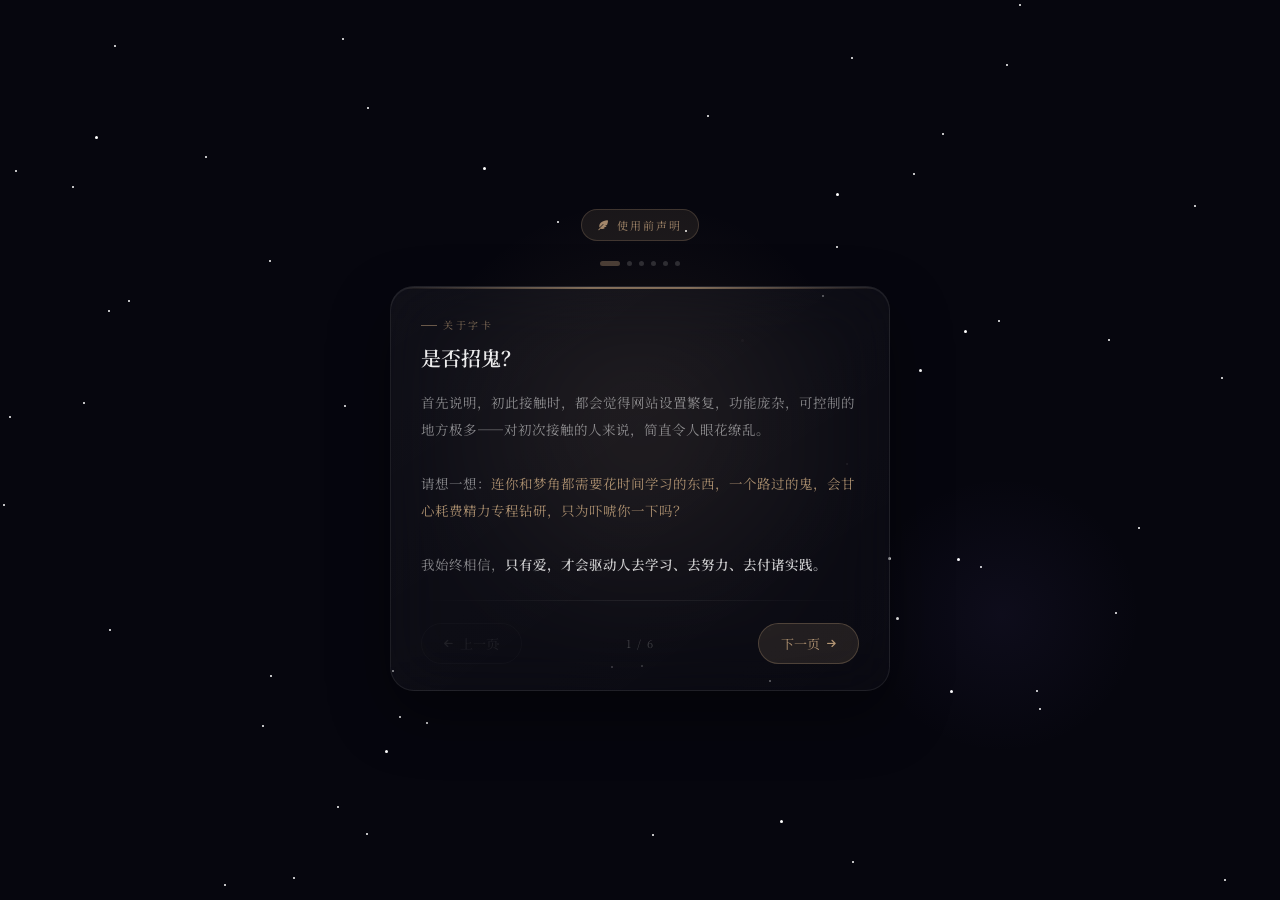
==== commit 4d693040: "fix: 备份导出到Download, WebView后台弹窗, 输入框跟随键盘, 首条消息顶部显示" ====
--- a/source.html
+++ b/source.html
@@ -3615,6 +3615,68 @@
     <script src="js/cloud-media.js"></script>
     <script src="js/cloud-media-migration.js"></script>
     <script src="js/cloud-sync-ui.js"></script>
+    <script>
+    // ── 输入框跟随键盘上移 ──────────────────────────
+    (function() {
+        var inputWrapper = document.querySelector('.input-area-wrapper');
+        var chatContainer = document.querySelector('.chat-container');
+        var mainChatArea = document.querySelector('.main-chat-area');
+        var originalHeight = window.innerHeight;
+
+        function handleKeyboard() {
+            if (!inputWrapper) return;
+            // 方案1：使用 visualViewport API（现代浏览器推荐）
+            if (window.visualViewport) {
+                var onResize = function() {
+                    var vh = window.visualViewport.height;
+                    var offsetTop = window.visualViewport.offsetTop;
+                    var keyboardHeight = originalHeight - vh - offsetTop;
+                    if (keyboardHeight > 50) {
+                        // 键盘弹出
+                        inputWrapper.style.transform = 'translateY(' + (-keyboardHeight) + 'px)';
+                        inputWrapper.classList.add('keyboard-up');
+                        if (mainChatArea) {
+                            mainChatArea.style.paddingBottom = (70 + keyboardHeight) + 'px';
+                        }
+                    } else {
+                        // 键盘收起
+                        inputWrapper.style.transform = '';
+                        inputWrapper.classList.remove('keyboard-up');
+                        if (mainChatArea) {
+                            mainChatArea.style.paddingBottom = '';
+                        }
+                    }
+                };
+                window.visualViewport.addEventListener('resize', onResize);
+                window.visualViewport.addEventListener('scroll', onResize);
+                return;
+            }
+            // 方案2：使用 window resize 事件（旧浏览器/WebView 回退）
+            window.addEventListener('resize', function() {
+                var newHeight = window.innerHeight;
+                var diff = originalHeight - newHeight;
+                if (diff > 50) {
+                    inputWrapper.style.transform = 'translateY(' + (-diff) + 'px)';
+                    inputWrapper.classList.add('keyboard-up');
+                    if (mainChatArea) {
+                        mainChatArea.style.paddingBottom = (70 + diff) + 'px';
+                    }
+                } else {
+                    inputWrapper.style.transform = '';
+                    inputWrapper.classList.remove('keyboard-up');
+                    if (mainChatArea) {
+                        mainChatArea.style.paddingBottom = '';
+                    }
+                }
+            });
+        }
+        if (document.readyState === 'loading') {
+            document.addEventListener('DOMContentLoaded', handleKeyboard);
+        } else {
+            handleKeyboard();
+        }
+    })();
+    </script>
     <script src="js/app.js"></script>
     <script src="js/features/cinema.js"></script>
 
--- a/css/styles.css
+++ b/css/styles.css
@@ -1101,7 +1101,7 @@
         .input-area-wrapper {
             flex-shrink: 0;
             background-color: var(--input-area-bg);
-            transition: background-color 0.5s ease;
+            transition: transform 0.25s ease, bottom 0.25s ease, background-color 0.5s ease;
             position: fixed;
             bottom: 0;
             left: 0;
@@ -1110,6 +1110,16 @@
             padding-bottom: env(safe-area-inset-bottom, 0px);
             padding-left: env(safe-area-inset-left, 0px);
             padding-right: env(safe-area-inset-right, 0px);
+        }
+        /* 键盘弹出时输入框上移 */
+        .input-area-wrapper.keyboard-up {
+            transform: translateY(var(--keyboard-height, 0px));
+        }
+        /* 使用 visualViewport 的现代方案 */
+        @supports (height: 100dvh) {
+            .main-chat-area {
+                padding-bottom: calc(70px + env(safe-area-inset-bottom, 0px));
+            }
         }
 
         body.immersive-mode .input-area-wrapper {
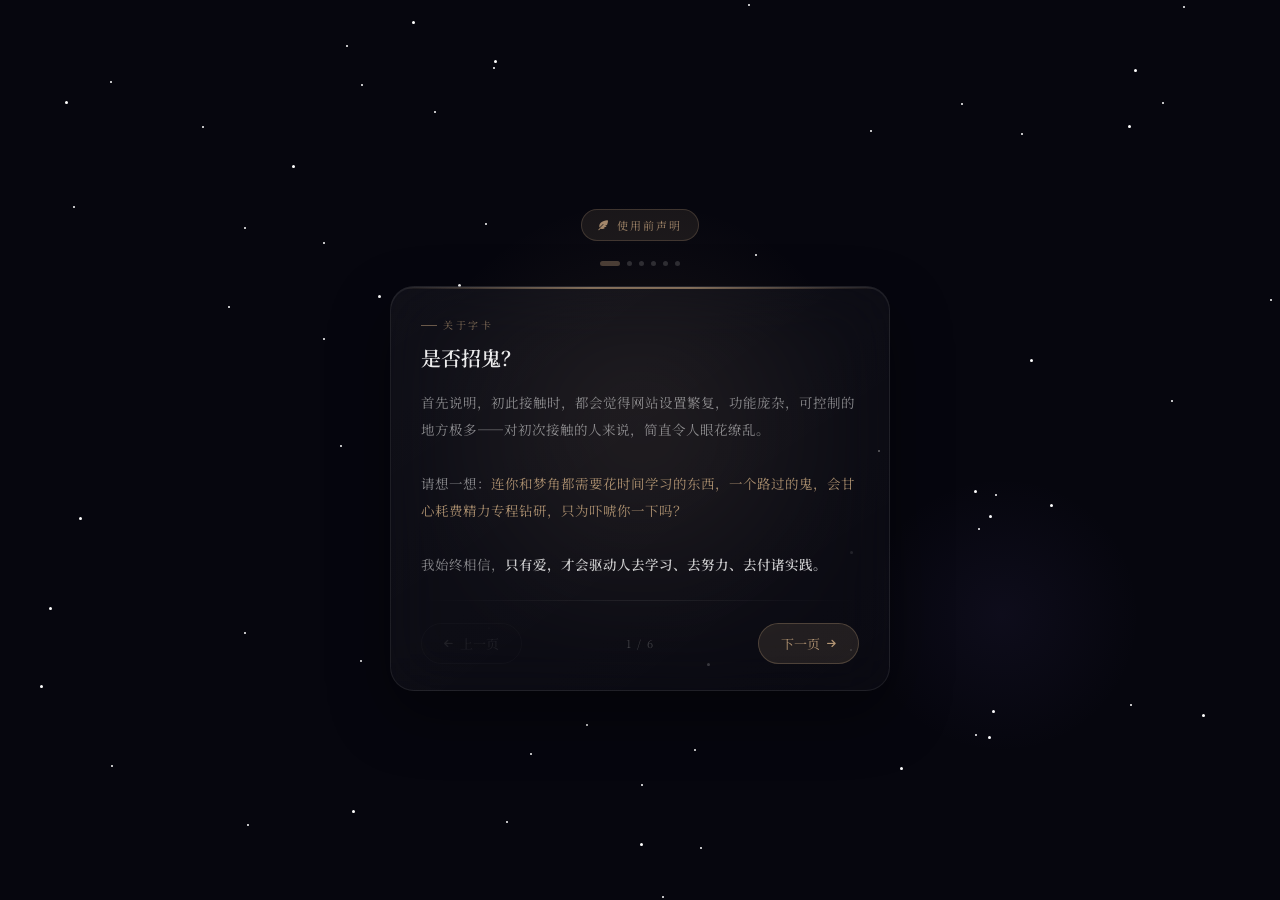
==== commit a5e88d55: "修复备份下载、聊天滚动定位、键盘跟随、后台弹窗四个问题 1. 备份下载：通过Service Worker代理创建虚拟HTTP URL，绕过WebView只支持http/https下载的限制 2. 聊天" ====
--- a/source.html
+++ b/source.html
@@ -3616,64 +3616,168 @@
     <script src="js/cloud-media-migration.js"></script>
     <script src="js/cloud-sync-ui.js"></script>
     <script>
-    // ── 输入框跟随键盘上移 ──────────────────────────
+    // ── 输入框跟随键盘上移（覆盖主页聊天、发动态、评论） ──
     (function() {
-        var inputWrapper = document.querySelector('.input-area-wrapper');
-        var chatContainer = document.querySelector('.chat-container');
-        var mainChatArea = document.querySelector('.main-chat-area');
         var originalHeight = window.innerHeight;
-
-        function handleKeyboard() {
-            if (!inputWrapper) return;
-            // 方案1：使用 visualViewport API（现代浏览器推荐）
+        var currentKeyboardHeight = 0;
+
+        function getActiveInputContainer() {
+            // 检查哪个输入框当前有焦点
+            var activeEl = document.activeElement;
+            if (!activeEl) return null;
+
+            // 主页聊天输入框
+            if (activeEl.id === 'message-input' || activeEl.closest('.input-area-wrapper')) {
+                return document.querySelector('.input-area-wrapper');
+            }
+            // 发动态输入框
+            if (activeEl.id === 'cs-compose-text' || activeEl.closest('#cs-compose-sheet')) {
+                return document.getElementById('cs-compose-sheet');
+            }
+            // 评论输入框
+            if (activeEl.id === 'cs-comment-input' || activeEl.closest('#cs-detail-sheet')) {
+                return document.getElementById('cs-detail-sheet');
+            }
+            // 其他 textarea/input（信箱、心情记录等）- 找最近的 .cs-sheet 或 .modal
+            var sheet = activeEl.closest('.cs-sheet');
+            if (sheet) return sheet;
+            var modal = activeEl.closest('.modal');
+            if (modal && modal.classList.contains('active')) return modal;
+
+            // 如果没有特定焦点，检查哪个 sheet 是可见的
+            var sheets = document.querySelectorAll('.cs-sheet');
+            for (var i = 0; i < sheets.length; i++) {
+                var s = sheets[i];
+                var transform = window.getComputedStyle(s).transform;
+                if (transform && transform !== 'none' && transform.indexOf('matrix') !== -1) {
+                    // 检查是否不是 translateY(100%)（即可见）
+                    // 如果 sheet 可见且包含聚焦的元素
+                    if (s.contains(activeEl)) return s;
+                }
+            }
+
+            return null;
+        }
+
+        function handleKeyboardChange(keyboardHeight) {
+            currentKeyboardHeight = keyboardHeight;
+            var activeContainer = getActiveInputContainer();
+            var mainChatArea = document.querySelector('.main-chat-area');
+            var inputWrapper = document.querySelector('.input-area-wrapper');
+
+            if (keyboardHeight > 50) {
+                // ── 键盘弹出 ──
+                if (activeContainer && activeContainer !== inputWrapper) {
+                    // 发动态 sheet / 评论 sheet / 其他 sheet
+                    // 这些是 position:fixed; bottom:0 的元素
+                    // 用 transform 上移
+                    activeContainer.style.transform = 'translateY(' + (-keyboardHeight) + 'px)';
+                    activeContainer.classList.add('keyboard-up');
+                }
+                // 主页聊天输入框始终处理
+                if (inputWrapper) {
+                    inputWrapper.style.transform = 'translateY(' + (-keyboardHeight) + 'px)';
+                    inputWrapper.classList.add('keyboard-up');
+                }
+                if (mainChatArea) {
+                    mainChatArea.style.paddingBottom = (70 + keyboardHeight) + 'px';
+                }
+            } else {
+                // ── 键盘收起 ──
+                // 重置所有可能被修改的元素
+                var allContainers = document.querySelectorAll('.input-area-wrapper, .cs-sheet, .modal.active');
+                allContainers.forEach(function(el) {
+                    if (el.classList.contains('keyboard-up')) {
+                        el.style.transform = '';
+                        el.classList.remove('keyboard-up');
+                    }
+                });
+                if (inputWrapper) {
+                    inputWrapper.style.transform = '';
+                    inputWrapper.classList.remove('keyboard-up');
+                }
+                if (mainChatArea) {
+                    mainChatArea.style.paddingBottom = '';
+                }
+            }
+        }
+
+        function setupKeyboardHandling() {
             if (window.visualViewport) {
                 var onResize = function() {
                     var vh = window.visualViewport.height;
                     var offsetTop = window.visualViewport.offsetTop;
                     var keyboardHeight = originalHeight - vh - offsetTop;
-                    if (keyboardHeight > 50) {
-                        // 键盘弹出
-                        inputWrapper.style.transform = 'translateY(' + (-keyboardHeight) + 'px)';
-                        inputWrapper.classList.add('keyboard-up');
-                        if (mainChatArea) {
-                            mainChatArea.style.paddingBottom = (70 + keyboardHeight) + 'px';
-                        }
-                    } else {
-                        // 键盘收起
-                        inputWrapper.style.transform = '';
-                        inputWrapper.classList.remove('keyboard-up');
-                        if (mainChatArea) {
-                            mainChatArea.style.paddingBottom = '';
-                        }
-                    }
+                    handleKeyboardChange(keyboardHeight);
                 };
                 window.visualViewport.addEventListener('resize', onResize);
                 window.visualViewport.addEventListener('scroll', onResize);
-                return;
+
+                // 额外：监听 focusin/focusout 确保在焦点变化时也更新
+                document.addEventListener('focusin', function(e) {
+                    // 延迟检查，等待 visualViewport 更新
+                    setTimeout(function() {
+                        var vh = window.visualViewport.height;
+                        var offsetTop = window.visualViewport.offsetTop;
+                        var keyboardHeight = originalHeight - vh - offsetTop;
+                        if (keyboardHeight > 50) {
+                            handleKeyboardChange(keyboardHeight);
+                        }
+                    }, 300);
+                });
+                document.addEventListener('focusout', function(e) {
+                    setTimeout(function() {
+                        var vh = window.visualViewport.height;
+                        var offsetTop = window.visualViewport.offsetTop;
+                        var keyboardHeight = originalHeight - vh - offsetTop;
+                        if (keyboardHeight <= 50) {
+                            handleKeyboardChange(0);
+                        }
+                    }, 300);
+                });
+            } else {
+                // 回退：window resize
+                window.addEventListener('resize', function() {
+                    var newHeight = window.innerHeight;
+                    var diff = originalHeight - newHeight;
+                    handleKeyboardChange(diff > 50 ? diff : 0);
+                });
             }
-            // 方案2：使用 window resize 事件（旧浏览器/WebView 回退）
-            window.addEventListener('resize', function() {
-                var newHeight = window.innerHeight;
-                var diff = originalHeight - newHeight;
-                if (diff > 50) {
-                    inputWrapper.style.transform = 'translateY(' + (-diff) + 'px)';
-                    inputWrapper.classList.add('keyboard-up');
-                    if (mainChatArea) {
-                        mainChatArea.style.paddingBottom = (70 + diff) + 'px';
-                    }
-                } else {
-                    inputWrapper.style.transform = '';
-                    inputWrapper.classList.remove('keyboard-up');
-                    if (mainChatArea) {
-                        mainChatArea.style.paddingBottom = '';
-                    }
-                }
+
+            // 处理 visualViewport 不可用但 resize 也不可靠的情况
+            // 额外监听 focus 事件来辅助检测
+            var inputs = document.querySelectorAll('textarea, input[type="text"]');
+            inputs.forEach(function(input) {
+                input.addEventListener('focus', function() {
+                    // 延迟检测键盘高度
+                    setTimeout(function() {
+                        if (window.visualViewport) {
+                            var vh = window.visualViewport.height;
+                            var keyboardHeight = originalHeight - vh - window.visualViewport.offsetTop;
+                            if (keyboardHeight > 50) {
+                                handleKeyboardChange(keyboardHeight);
+                            }
+                        } else {
+                            var newHeight = window.innerHeight;
+                            var diff = originalHeight - newHeight;
+                            if (diff > 50) {
+                                handleKeyboardChange(diff);
+                            }
+                        }
+                    }, 500);
+                });
+                input.addEventListener('blur', function() {
+                    setTimeout(function() {
+                        handleKeyboardChange(0);
+                    }, 300);
+                });
             });
         }
+
         if (document.readyState === 'loading') {
-            document.addEventListener('DOMContentLoaded', handleKeyboard);
+            document.addEventListener('DOMContentLoaded', setupKeyboardHandling);
         } else {
-            handleKeyboard();
+            setupKeyboardHandling();
         }
     })();
     </script>
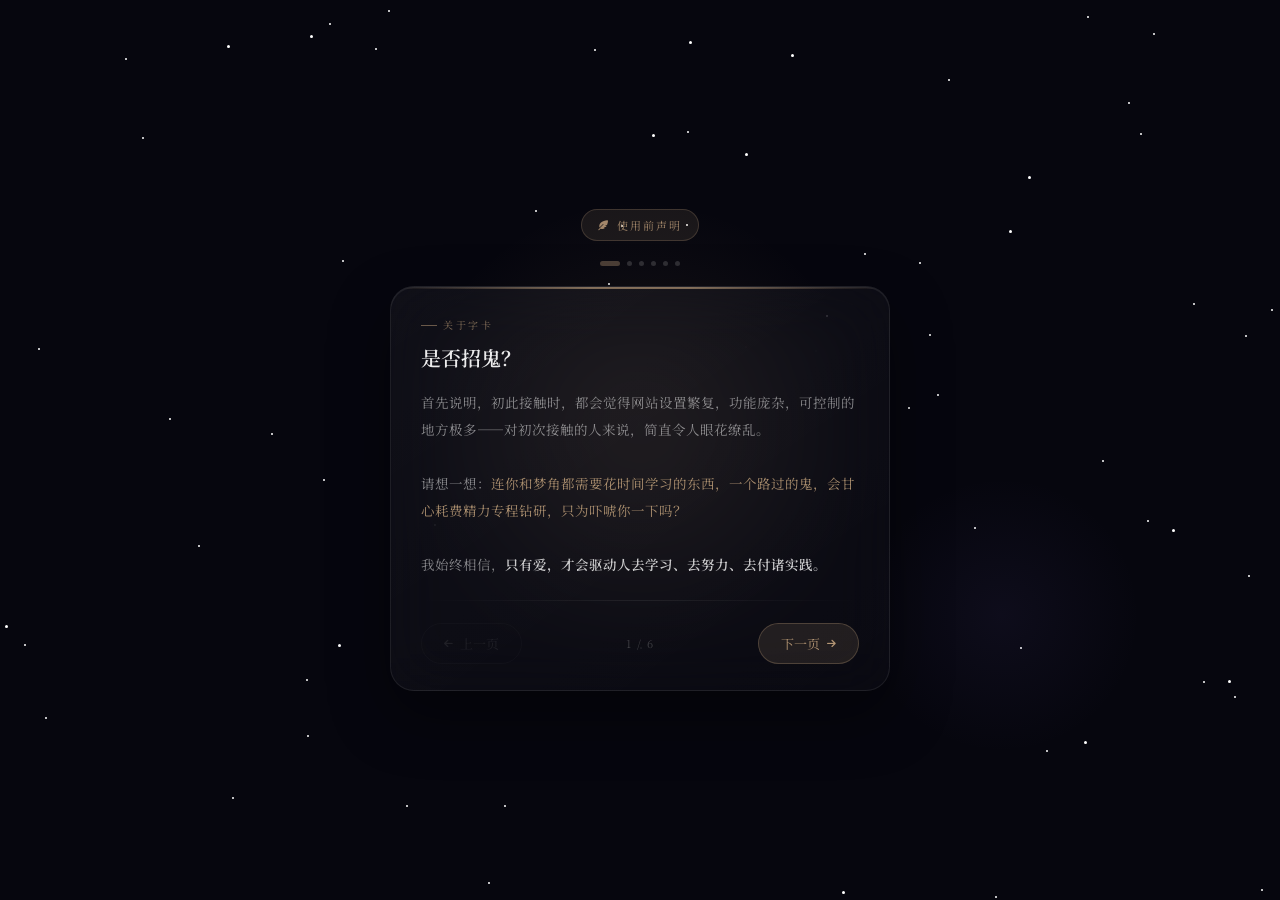
==== commit 9c378cc1: "修复键盘跟随：改用bottom属性避免与sheet动画transform冲突 1. 更新viewport meta: 添加interactive-widget=resizes-content和view" ====
--- a/source.html
+++ b/source.html
@@ -2,7 +2,7 @@
 <html lang="zh-CN" data-theme="light" data-color-theme="black-white">
 <head>
     <meta charset="UTF-8">
-    <meta name="viewport" content="width=device-width, initial-scale=1.0, maximum-scale=1.0, user-scalable=no">
+    <meta name="viewport" content="width=device-width, initial-scale=1.0, maximum-scale=1.0, user-scalable=no, interactive-widget=resizes-content, viewport-fit=cover">
     <meta name="mobile-web-app-capable" content="yes">
     <meta name="apple-mobile-web-app-capable" content="yes">
     <meta name="apple-mobile-web-app-status-bar-style" content="black-translucent">
@@ -3616,15 +3616,37 @@
     <script src="js/cloud-media-migration.js"></script>
     <script src="js/cloud-sync-ui.js"></script>
     <script>
-    // ── 输入框跟随键盘上移（覆盖主页聊天、发动态、评论） ──
+    // ── 输入框跟随键盘起伏（使用 bottom 属性，避免与 transform 动画冲突） ──
     (function() {
         var originalHeight = window.innerHeight;
         var currentKeyboardHeight = 0;
-
+        var pollTimer = null;
+        var pollCount = 0;
+
+        // 记录初始高度（页面加载后的完整可视高度）
+        function getBaseHeight() {
+            if (window.visualViewport) {
+                return window.visualViewport.height;
+            }
+            return window.innerHeight;
+        }
+        // 重新校准基准高度（横竖屏切换、地址栏隐藏时调用）
+        function recalibrate() {
+            // 当没有键盘时重新校准
+            if (currentKeyboardHeight < 50) {
+                originalHeight = getBaseHeight();
+            }
+        }
+        window.addEventListener('orientationchange', function() {
+            setTimeout(recalibrate, 500);
+        });
+
+        // 获取当前应该跟随键盘的容器
         function getActiveInputContainer() {
-            // 检查哪个输入框当前有焦点
             var activeEl = document.activeElement;
             if (!activeEl) return null;
+            var tagName = activeEl.tagName;
+            if (tagName !== 'TEXTAREA' && tagName !== 'INPUT') return null;
 
             // 主页聊天输入框
             if (activeEl.id === 'message-input' || activeEl.closest('.input-area-wrapper')) {
@@ -3638,140 +3660,195 @@
             if (activeEl.id === 'cs-comment-input' || activeEl.closest('#cs-detail-sheet')) {
                 return document.getElementById('cs-detail-sheet');
             }
-            // 其他 textarea/input（信箱、心情记录等）- 找最近的 .cs-sheet 或 .modal
+            // 其他 sheet 内的输入框
             var sheet = activeEl.closest('.cs-sheet');
             if (sheet) return sheet;
+            // modal 内的输入框
             var modal = activeEl.closest('.modal');
             if (modal && modal.classList.contains('active')) return modal;
 
-            // 如果没有特定焦点，检查哪个 sheet 是可见的
-            var sheets = document.querySelectorAll('.cs-sheet');
-            for (var i = 0; i < sheets.length; i++) {
-                var s = sheets[i];
-                var transform = window.getComputedStyle(s).transform;
-                if (transform && transform !== 'none' && transform.indexOf('matrix') !== -1) {
-                    // 检查是否不是 translateY(100%)（即可见）
-                    // 如果 sheet 可见且包含聚焦的元素
-                    if (s.contains(activeEl)) return s;
-                }
-            }
-
             return null;
         }
 
-        function handleKeyboardChange(keyboardHeight) {
+        // 核心处理函数：用 bottom 属性上移，不动 transform
+        function applyKeyboardOffset(keyboardHeight) {
             currentKeyboardHeight = keyboardHeight;
             var activeContainer = getActiveInputContainer();
+            var inputWrapper = document.querySelector('.input-area-wrapper');
             var mainChatArea = document.querySelector('.main-chat-area');
-            var inputWrapper = document.querySelector('.input-area-wrapper');
 
             if (keyboardHeight > 50) {
-                // ── 键盘弹出 ──
+                // ── 键盘弹出：用 bottom 上移 ──
+                // 主页聊天底部栏
+                if (inputWrapper) {
+                    inputWrapper.style.bottom = keyboardHeight + 'px';
+                }
+                // 发动态/评论/其他 sheet
                 if (activeContainer && activeContainer !== inputWrapper) {
-                    // 发动态 sheet / 评论 sheet / 其他 sheet
-                    // 这些是 position:fixed; bottom:0 的元素
-                    // 用 transform 上移
-                    activeContainer.style.transform = 'translateY(' + (-keyboardHeight) + 'px)';
-                    activeContainer.classList.add('keyboard-up');
+                    activeContainer.style.bottom = keyboardHeight + 'px';
                 }
-                // 主页聊天输入框始终处理
-                if (inputWrapper) {
-                    inputWrapper.style.transform = 'translateY(' + (-keyboardHeight) + 'px)';
-                    inputWrapper.classList.add('keyboard-up');
-                }
+                // 主聊天区域增加底部间距
                 if (mainChatArea) {
                     mainChatArea.style.paddingBottom = (70 + keyboardHeight) + 'px';
                 }
             } else {
-                // ── 键盘收起 ──
-                // 重置所有可能被修改的元素
-                var allContainers = document.querySelectorAll('.input-area-wrapper, .cs-sheet, .modal.active');
-                allContainers.forEach(function(el) {
-                    if (el.classList.contains('keyboard-up')) {
-                        el.style.transform = '';
-                        el.classList.remove('keyboard-up');
-                    }
+                // ── 键盘收起：重置 bottom ──
+                if (inputWrapper) {
+                    inputWrapper.style.bottom = '';
+                }
+                // 重置所有可能被修改的 sheet/modal
+                var allFixed = document.querySelectorAll('.cs-sheet, .modal.active, .input-area-wrapper');
+                allFixed.forEach(function(el) {
+                    el.style.bottom = '';
                 });
-                if (inputWrapper) {
-                    inputWrapper.style.transform = '';
-                    inputWrapper.classList.remove('keyboard-up');
-                }
                 if (mainChatArea) {
                     mainChatArea.style.paddingBottom = '';
                 }
             }
         }
 
+        // 计算键盘高度（多策略）
+        function detectKeyboardHeight() {
+            var h = 0;
+            // 策略1：visualViewport
+            if (window.visualViewport) {
+                var vh = window.visualViewport.height;
+                var offsetTop = window.visualViewport.offsetTop;
+                h = originalHeight - vh - offsetTop;
+            }
+            // 策略2：window.innerHeight 变化
+            if (h < 50) {
+                var diff = originalHeight - window.innerHeight;
+                if (diff > 50) h = diff;
+            }
+            return h > 0 ? h : 0;
+        }
+
+        // 轮询检测键盘高度（处理 WebView 事件不触发的情况）
+        function startPolling() {
+            stopPolling();
+            pollCount = 0;
+            pollTimer = setInterval(function() {
+                pollCount++;
+                var h = detectKeyboardHeight();
+                // 高度有变化才更新
+                if (Math.abs(h - currentKeyboardHeight) > 10) {
+                    applyKeyboardOffset(h);
+                }
+                // 同时确保焦点元素可见
+                var activeEl = document.activeElement;
+                if (activeEl && (activeEl.tagName === 'TEXTAREA' || activeEl.tagName === 'INPUT')) {
+                    try {
+                        activeEl.scrollIntoView({ block: 'center', behavior: 'instant' });
+                    } catch(e) {}
+                }
+                // 最多轮询 10 秒（100 次 * 100ms）
+                if (pollCount > 100) stopPolling();
+            }, 100);
+        }
+        function stopPolling() {
+            if (pollTimer) {
+                clearInterval(pollTimer);
+                pollTimer = null;
+            }
+        }
+
         function setupKeyboardHandling() {
+            // ── 主策略：visualViewport 事件 ──
             if (window.visualViewport) {
-                var onResize = function() {
-                    var vh = window.visualViewport.height;
-                    var offsetTop = window.visualViewport.offsetTop;
-                    var keyboardHeight = originalHeight - vh - offsetTop;
-                    handleKeyboardChange(keyboardHeight);
+                var onVPResize = function() {
+                    var h = detectKeyboardHeight();
+                    applyKeyboardOffset(h);
                 };
-                window.visualViewport.addEventListener('resize', onResize);
-                window.visualViewport.addEventListener('scroll', onResize);
-
-                // 额外：监听 focusin/focusout 确保在焦点变化时也更新
-                document.addEventListener('focusin', function(e) {
-                    // 延迟检查，等待 visualViewport 更新
+                window.visualViewport.addEventListener('resize', onVPResize);
+                window.visualViewport.addEventListener('scroll', onVPResize);
+            }
+
+            // ── 备用策略：window resize ──
+            window.addEventListener('resize', function() {
+                var h = detectKeyboardHeight();
+                applyKeyboardOffset(h);
+            });
+
+            // ── 事件委托：focusin / focusout（覆盖动态创建的输入框）──
+            document.addEventListener('focusin', function(e) {
+                var el = e.target;
+                if (el.tagName === 'TEXTAREA' || el.tagName === 'INPUT') {
+                    // 延迟启动轮询，等待键盘动画
                     setTimeout(function() {
-                        var vh = window.visualViewport.height;
-                        var offsetTop = window.visualViewport.offsetTop;
-                        var keyboardHeight = originalHeight - vh - offsetTop;
-                        if (keyboardHeight > 50) {
-                            handleKeyboardChange(keyboardHeight);
+                        startPolling();
+                        var h = detectKeyboardHeight();
+                        if (h > 50) {
+                            applyKeyboardOffset(h);
                         }
-                    }, 300);
-                });
-                document.addEventListener('focusout', function(e) {
+                    }, 200);
+                    // 二次检查
                     setTimeout(function() {
-                        var vh = window.visualViewport.height;
-                        var offsetTop = window.visualViewport.offsetTop;
-                        var keyboardHeight = originalHeight - vh - offsetTop;
-                        if (keyboardHeight <= 50) {
-                            handleKeyboardChange(0);
+                        var h2 = detectKeyboardHeight();
+                        if (h2 > 50) {
+                            applyKeyboardOffset(h2);
                         }
-                    }, 300);
-                });
-            } else {
-                // 回退：window resize
-                window.addEventListener('resize', function() {
-                    var newHeight = window.innerHeight;
-                    var diff = originalHeight - newHeight;
-                    handleKeyboardChange(diff > 50 ? diff : 0);
+                    }, 600);
+                    // 三次检查
+                    setTimeout(function() {
+                        var h3 = detectKeyboardHeight();
+                        if (h3 > 50) {
+                            applyKeyboardOffset(h3);
+                        }
+                    }, 1200);
+                }
+            });
+
+            document.addEventListener('focusout', function(e) {
+                // 延迟检查，防止焦点切换时误判
+                setTimeout(function() {
+                    var newActive = document.activeElement;
+                    if (!newActive || (newActive.tagName !== 'TEXTAREA' && newActive.tagName !== 'INPUT')) {
+                        stopPolling();
+                        applyKeyboardOffset(0);
+                    }
+                }, 150);
+            });
+
+            // ── 终极兜底：对特定关键输入框绑定 focus ──
+            function bindKeyInputs() {
+                var keyInputs = [
+                    document.getElementById('message-input'),
+                    document.getElementById('cs-compose-text'),
+                    document.getElementById('cs-comment-input')
+                ];
+                keyInputs.forEach(function(input) {
+                    if (!input) return;
+                    // 避免重复绑定
+                    if (input._kbdBound) return;
+                    input._kbdBound = true;
+                    input.addEventListener('focus', function() {
+                        setTimeout(function() {
+                            var h = detectKeyboardHeight();
+                            if (h > 50) {
+                                applyKeyboardOffset(h);
+                            }
+                            startPolling();
+                        }, 300);
+                    });
+                    input.addEventListener('blur', function() {
+                        setTimeout(function() {
+                            stopPolling();
+                            applyKeyboardOffset(0);
+                        }, 300);
+                    });
                 });
             }
-
-            // 处理 visualViewport 不可用但 resize 也不可靠的情况
-            // 额外监听 focus 事件来辅助检测
-            var inputs = document.querySelectorAll('textarea, input[type="text"]');
-            inputs.forEach(function(input) {
-                input.addEventListener('focus', function() {
-                    // 延迟检测键盘高度
-                    setTimeout(function() {
-                        if (window.visualViewport) {
-                            var vh = window.visualViewport.height;
-                            var keyboardHeight = originalHeight - vh - window.visualViewport.offsetTop;
-                            if (keyboardHeight > 50) {
-                                handleKeyboardChange(keyboardHeight);
-                            }
-                        } else {
-                            var newHeight = window.innerHeight;
-                            var diff = originalHeight - newHeight;
-                            if (diff > 50) {
-                                handleKeyboardChange(diff);
-                            }
-                        }
-                    }, 500);
-                });
-                input.addEventListener('blur', function() {
-                    setTimeout(function() {
-                        handleKeyboardChange(0);
-                    }, 300);
-                });
+            if (document.readyState === 'loading') {
+                document.addEventListener('DOMContentLoaded', bindKeyInputs);
+            } else {
+                bindKeyInputs();
+            }
+            // 动态内容加载后重新绑定
+            var observer = new MutationObserver(function() {
+                bindKeyInputs();
             });
+            observer.observe(document.body, { childList: true, subtree: true });
         }
 
         if (document.readyState === 'loading') {
--- a/css/styles.css
+++ b/css/styles.css
@@ -11910,7 +11910,7 @@
     background: var(--secondary-bg); border-radius: 20px 20px 0 0;
     display: flex; flex-direction: column;
     transform: translateY(100%);
-    transition: transform 0.35s cubic-bezier(0.32,0.72,0,1);
+    transition: transform 0.35s cubic-bezier(0.32,0.72,0,1), bottom 0.2s ease;
     max-height: 85vh; overflow: hidden;
     padding-bottom: env(safe-area-inset-bottom, 0);
 }
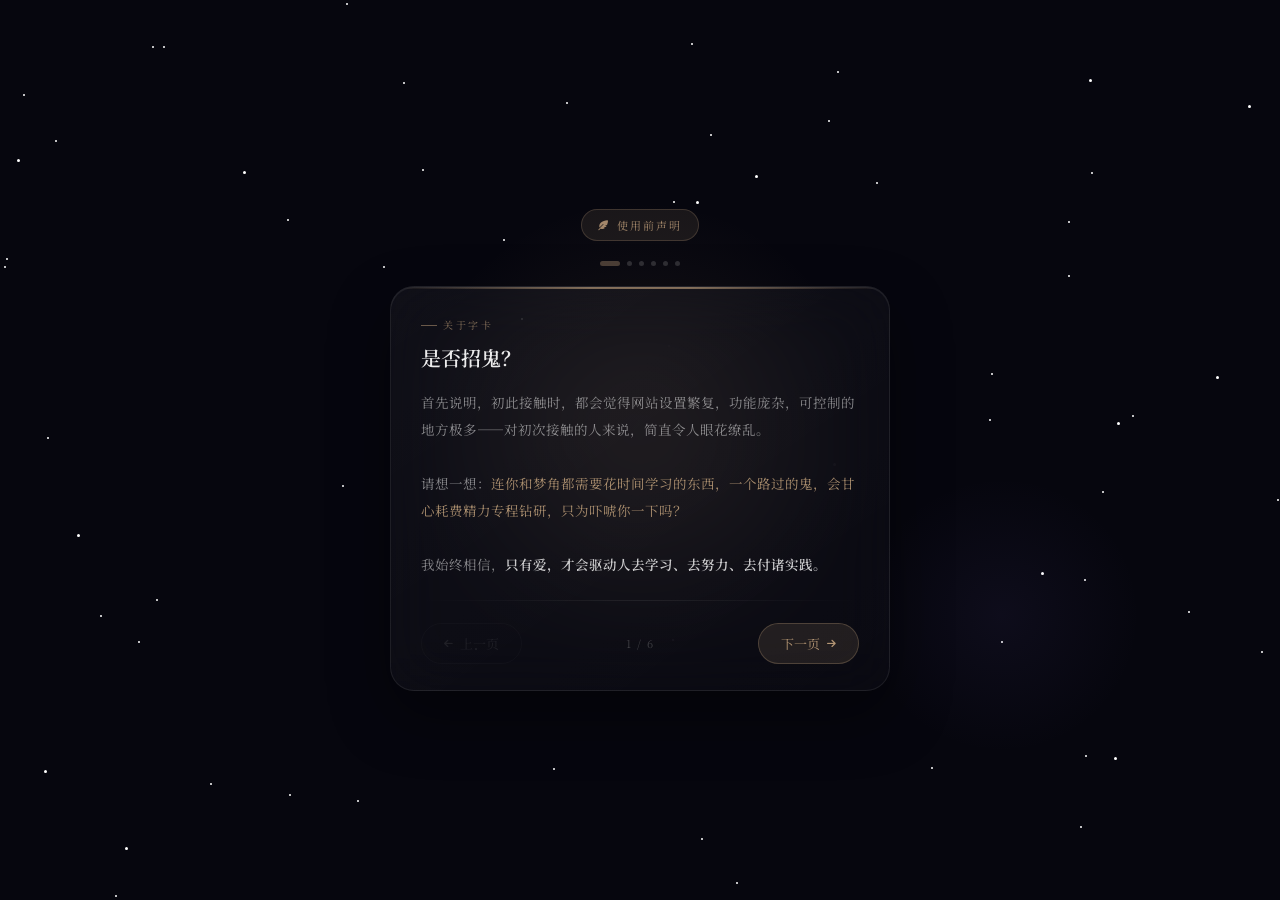
==== commit 33958cfd: "修复键盘跟随浮动过高：移除interactive-widget避免双重计算 1. 移除viewport中的interactive-widget=resizes-content（它已自动缩小视口，与JS" ====
--- a/source.html
+++ b/source.html
@@ -2,7 +2,7 @@
 <html lang="zh-CN" data-theme="light" data-color-theme="black-white">
 <head>
     <meta charset="UTF-8">
-    <meta name="viewport" content="width=device-width, initial-scale=1.0, maximum-scale=1.0, user-scalable=no, interactive-widget=resizes-content, viewport-fit=cover">
+    <meta name="viewport" content="width=device-width, initial-scale=1.0, maximum-scale=1.0, user-scalable=no, viewport-fit=cover">
     <meta name="mobile-web-app-capable" content="yes">
     <meta name="apple-mobile-web-app-capable" content="yes">
     <meta name="apple-mobile-web-app-status-bar-style" content="black-translucent">
@@ -3623,6 +3623,10 @@
         var pollTimer = null;
         var pollCount = 0;
 
+        // 初始化基准高度：优先用 screen.height（不受地址栏影响）
+        if (window.screen && window.screen.height) {
+            originalHeight = window.screen.height;
+        }
         // 记录初始高度（页面加载后的完整可视高度）
         function getBaseHeight() {
             if (window.visualViewport) {
@@ -3630,11 +3634,16 @@
             }
             return window.innerHeight;
         }
-        // 重新校准基准高度（横竖屏切换、地址栏隐藏时调用）
+        // 重新校准基准高度（键盘收起后、横竖屏切换时调用）
         function recalibrate() {
             // 当没有键盘时重新校准
             if (currentKeyboardHeight < 50) {
-                originalHeight = getBaseHeight();
+                // 优先用 screen.height（不受地址栏影响）
+                if (window.screen && window.screen.height) {
+                    originalHeight = window.screen.height;
+                } else {
+                    originalHeight = getBaseHeight();
+                }
             }
         }
         window.addEventListener('orientationchange', function() {
@@ -3704,23 +3713,30 @@
                 if (mainChatArea) {
                     mainChatArea.style.paddingBottom = '';
                 }
+                // 键盘收起后重新校准基准高度
+                recalibrate();
             }
         }
 
-        // 计算键盘高度（多策略）
+        // 计算键盘高度（多策略，精确到键盘顶部）
         function detectKeyboardHeight() {
             var h = 0;
-            // 策略1：visualViewport
+            // 策略1：visualViewport（最精确）
             if (window.visualViewport) {
                 var vh = window.visualViewport.height;
                 var offsetTop = window.visualViewport.offsetTop;
-                h = originalHeight - vh - offsetTop;
+                // 可视区域底部位置 = vh + offsetTop
+                // 键盘高度 = 屏幕总高 - 可视区域底部
+                h = originalHeight - (vh + offsetTop);
             }
             // 策略2：window.innerHeight 变化
             if (h < 50) {
                 var diff = originalHeight - window.innerHeight;
                 if (diff > 50) h = diff;
             }
+            // 安全限制：键盘高度不超过屏幕高度的 60%
+            var maxH = Math.floor(originalHeight * 0.6);
+            if (h > maxH) h = maxH;
             return h > 0 ? h : 0;
         }
 
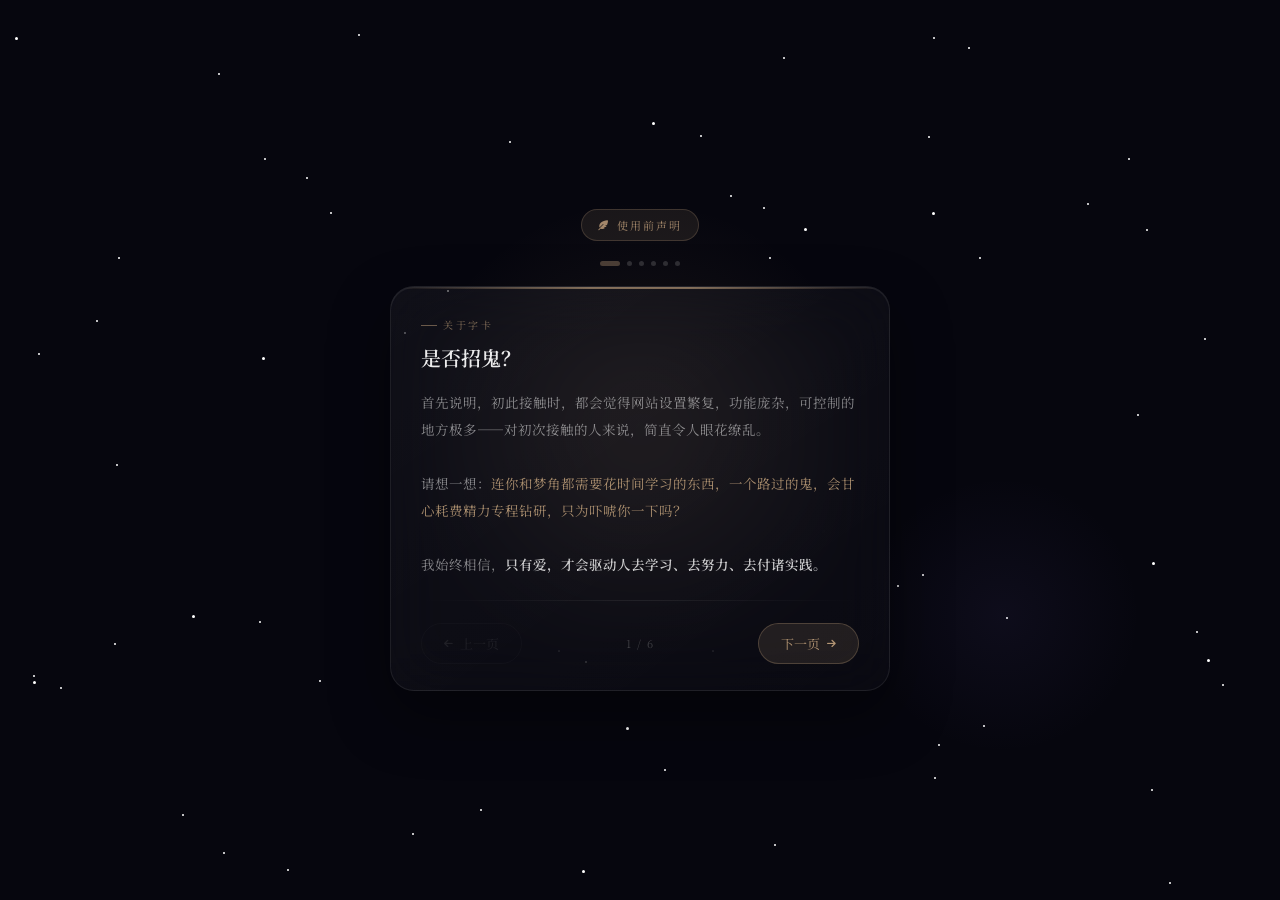
==== commit 229a55e7: "将键盘浮动改为与WorkBuddy一致的浏览器原生行为 移除所有自定义键盘处理JS和CSS，完全依赖浏览器原生键盘处理： 1. viewport恢复为原始版本（无viewport-fit=cover等" ====
--- a/source.html
+++ b/source.html
@@ -2,7 +2,7 @@
 <html lang="zh-CN" data-theme="light" data-color-theme="black-white">
 <head>
     <meta charset="UTF-8">
-    <meta name="viewport" content="width=device-width, initial-scale=1.0, maximum-scale=1.0, user-scalable=no, viewport-fit=cover">
+    <meta name="viewport" content="width=device-width, initial-scale=1.0, maximum-scale=1.0, user-scalable=no">
     <meta name="mobile-web-app-capable" content="yes">
     <meta name="apple-mobile-web-app-capable" content="yes">
     <meta name="apple-mobile-web-app-status-bar-style" content="black-translucent">
@@ -3615,265 +3615,6 @@
     <script src="js/cloud-media.js"></script>
     <script src="js/cloud-media-migration.js"></script>
     <script src="js/cloud-sync-ui.js"></script>
-    <script>
-    // ── 输入框跟随键盘起伏（使用 bottom 属性，避免与 transform 动画冲突） ──
-    (function() {
-        var originalHeight = window.innerHeight;
-        var currentKeyboardHeight = 0;
-        var pollTimer = null;
-        var pollCount = 0;
-
-        // 初始化基准高度：优先用 screen.height（不受地址栏影响）
-        if (window.screen && window.screen.height) {
-            originalHeight = window.screen.height;
-        }
-        // 记录初始高度（页面加载后的完整可视高度）
-        function getBaseHeight() {
-            if (window.visualViewport) {
-                return window.visualViewport.height;
-            }
-            return window.innerHeight;
-        }
-        // 重新校准基准高度（键盘收起后、横竖屏切换时调用）
-        function recalibrate() {
-            // 当没有键盘时重新校准
-            if (currentKeyboardHeight < 50) {
-                // 优先用 screen.height（不受地址栏影响）
-                if (window.screen && window.screen.height) {
-                    originalHeight = window.screen.height;
-                } else {
-                    originalHeight = getBaseHeight();
-                }
-            }
-        }
-        window.addEventListener('orientationchange', function() {
-            setTimeout(recalibrate, 500);
-        });
-
-        // 获取当前应该跟随键盘的容器
-        function getActiveInputContainer() {
-            var activeEl = document.activeElement;
-            if (!activeEl) return null;
-            var tagName = activeEl.tagName;
-            if (tagName !== 'TEXTAREA' && tagName !== 'INPUT') return null;
-
-            // 主页聊天输入框
-            if (activeEl.id === 'message-input' || activeEl.closest('.input-area-wrapper')) {
-                return document.querySelector('.input-area-wrapper');
-            }
-            // 发动态输入框
-            if (activeEl.id === 'cs-compose-text' || activeEl.closest('#cs-compose-sheet')) {
-                return document.getElementById('cs-compose-sheet');
-            }
-            // 评论输入框
-            if (activeEl.id === 'cs-comment-input' || activeEl.closest('#cs-detail-sheet')) {
-                return document.getElementById('cs-detail-sheet');
-            }
-            // 其他 sheet 内的输入框
-            var sheet = activeEl.closest('.cs-sheet');
-            if (sheet) return sheet;
-            // modal 内的输入框
-            var modal = activeEl.closest('.modal');
-            if (modal && modal.classList.contains('active')) return modal;
-
-            return null;
-        }
-
-        // 核心处理函数：用 bottom 属性上移，不动 transform
-        function applyKeyboardOffset(keyboardHeight) {
-            currentKeyboardHeight = keyboardHeight;
-            var activeContainer = getActiveInputContainer();
-            var inputWrapper = document.querySelector('.input-area-wrapper');
-            var mainChatArea = document.querySelector('.main-chat-area');
-
-            if (keyboardHeight > 50) {
-                // ── 键盘弹出：用 bottom 上移 ──
-                // 主页聊天底部栏
-                if (inputWrapper) {
-                    inputWrapper.style.bottom = keyboardHeight + 'px';
-                }
-                // 发动态/评论/其他 sheet
-                if (activeContainer && activeContainer !== inputWrapper) {
-                    activeContainer.style.bottom = keyboardHeight + 'px';
-                }
-                // 主聊天区域增加底部间距
-                if (mainChatArea) {
-                    mainChatArea.style.paddingBottom = (70 + keyboardHeight) + 'px';
-                }
-            } else {
-                // ── 键盘收起：重置 bottom ──
-                if (inputWrapper) {
-                    inputWrapper.style.bottom = '';
-                }
-                // 重置所有可能被修改的 sheet/modal
-                var allFixed = document.querySelectorAll('.cs-sheet, .modal.active, .input-area-wrapper');
-                allFixed.forEach(function(el) {
-                    el.style.bottom = '';
-                });
-                if (mainChatArea) {
-                    mainChatArea.style.paddingBottom = '';
-                }
-                // 键盘收起后重新校准基准高度
-                recalibrate();
-            }
-        }
-
-        // 计算键盘高度（多策略，精确到键盘顶部）
-        function detectKeyboardHeight() {
-            var h = 0;
-            // 策略1：visualViewport（最精确）
-            if (window.visualViewport) {
-                var vh = window.visualViewport.height;
-                var offsetTop = window.visualViewport.offsetTop;
-                // 可视区域底部位置 = vh + offsetTop
-                // 键盘高度 = 屏幕总高 - 可视区域底部
-                h = originalHeight - (vh + offsetTop);
-            }
-            // 策略2：window.innerHeight 变化
-            if (h < 50) {
-                var diff = originalHeight - window.innerHeight;
-                if (diff > 50) h = diff;
-            }
-            // 安全限制：键盘高度不超过屏幕高度的 60%
-            var maxH = Math.floor(originalHeight * 0.6);
-            if (h > maxH) h = maxH;
-            return h > 0 ? h : 0;
-        }
-
-        // 轮询检测键盘高度（处理 WebView 事件不触发的情况）
-        function startPolling() {
-            stopPolling();
-            pollCount = 0;
-            pollTimer = setInterval(function() {
-                pollCount++;
-                var h = detectKeyboardHeight();
-                // 高度有变化才更新
-                if (Math.abs(h - currentKeyboardHeight) > 10) {
-                    applyKeyboardOffset(h);
-                }
-                // 同时确保焦点元素可见
-                var activeEl = document.activeElement;
-                if (activeEl && (activeEl.tagName === 'TEXTAREA' || activeEl.tagName === 'INPUT')) {
-                    try {
-                        activeEl.scrollIntoView({ block: 'center', behavior: 'instant' });
-                    } catch(e) {}
-                }
-                // 最多轮询 10 秒（100 次 * 100ms）
-                if (pollCount > 100) stopPolling();
-            }, 100);
-        }
-        function stopPolling() {
-            if (pollTimer) {
-                clearInterval(pollTimer);
-                pollTimer = null;
-            }
-        }
-
-        function setupKeyboardHandling() {
-            // ── 主策略：visualViewport 事件 ──
-            if (window.visualViewport) {
-                var onVPResize = function() {
-                    var h = detectKeyboardHeight();
-                    applyKeyboardOffset(h);
-                };
-                window.visualViewport.addEventListener('resize', onVPResize);
-                window.visualViewport.addEventListener('scroll', onVPResize);
-            }
-
-            // ── 备用策略：window resize ──
-            window.addEventListener('resize', function() {
-                var h = detectKeyboardHeight();
-                applyKeyboardOffset(h);
-            });
-
-            // ── 事件委托：focusin / focusout（覆盖动态创建的输入框）──
-            document.addEventListener('focusin', function(e) {
-                var el = e.target;
-                if (el.tagName === 'TEXTAREA' || el.tagName === 'INPUT') {
-                    // 延迟启动轮询，等待键盘动画
-                    setTimeout(function() {
-                        startPolling();
-                        var h = detectKeyboardHeight();
-                        if (h > 50) {
-                            applyKeyboardOffset(h);
-                        }
-                    }, 200);
-                    // 二次检查
-                    setTimeout(function() {
-                        var h2 = detectKeyboardHeight();
-                        if (h2 > 50) {
-                            applyKeyboardOffset(h2);
-                        }
-                    }, 600);
-                    // 三次检查
-                    setTimeout(function() {
-                        var h3 = detectKeyboardHeight();
-                        if (h3 > 50) {
-                            applyKeyboardOffset(h3);
-                        }
-                    }, 1200);
-                }
-            });
-
-            document.addEventListener('focusout', function(e) {
-                // 延迟检查，防止焦点切换时误判
-                setTimeout(function() {
-                    var newActive = document.activeElement;
-                    if (!newActive || (newActive.tagName !== 'TEXTAREA' && newActive.tagName !== 'INPUT')) {
-                        stopPolling();
-                        applyKeyboardOffset(0);
-                    }
-                }, 150);
-            });
-
-            // ── 终极兜底：对特定关键输入框绑定 focus ──
-            function bindKeyInputs() {
-                var keyInputs = [
-                    document.getElementById('message-input'),
-                    document.getElementById('cs-compose-text'),
-                    document.getElementById('cs-comment-input')
-                ];
-                keyInputs.forEach(function(input) {
-                    if (!input) return;
-                    // 避免重复绑定
-                    if (input._kbdBound) return;
-                    input._kbdBound = true;
-                    input.addEventListener('focus', function() {
-                        setTimeout(function() {
-                            var h = detectKeyboardHeight();
-                            if (h > 50) {
-                                applyKeyboardOffset(h);
-                            }
-                            startPolling();
-                        }, 300);
-                    });
-                    input.addEventListener('blur', function() {
-                        setTimeout(function() {
-                            stopPolling();
-                            applyKeyboardOffset(0);
-                        }, 300);
-                    });
-                });
-            }
-            if (document.readyState === 'loading') {
-                document.addEventListener('DOMContentLoaded', bindKeyInputs);
-            } else {
-                bindKeyInputs();
-            }
-            // 动态内容加载后重新绑定
-            var observer = new MutationObserver(function() {
-                bindKeyInputs();
-            });
-            observer.observe(document.body, { childList: true, subtree: true });
-        }
-
-        if (document.readyState === 'loading') {
-            document.addEventListener('DOMContentLoaded', setupKeyboardHandling);
-        } else {
-            setupKeyboardHandling();
-        }
-    })();
-    </script>
     <script src="js/app.js"></script>
     <script src="js/features/cinema.js"></script>
 
--- a/css/styles.css
+++ b/css/styles.css
@@ -1101,7 +1101,7 @@
         .input-area-wrapper {
             flex-shrink: 0;
             background-color: var(--input-area-bg);
-            transition: transform 0.25s ease, bottom 0.25s ease, background-color 0.5s ease;
+            transition: background-color 0.5s ease;
             position: fixed;
             bottom: 0;
             left: 0;
@@ -11910,7 +11910,7 @@
     background: var(--secondary-bg); border-radius: 20px 20px 0 0;
     display: flex; flex-direction: column;
     transform: translateY(100%);
-    transition: transform 0.35s cubic-bezier(0.32,0.72,0,1), bottom 0.2s ease;
+    transition: transform 0.35s cubic-bezier(0.32,0.72,0,1);
     max-height: 85vh; overflow: hidden;
     padding-bottom: env(safe-area-inset-bottom, 0);
 }
